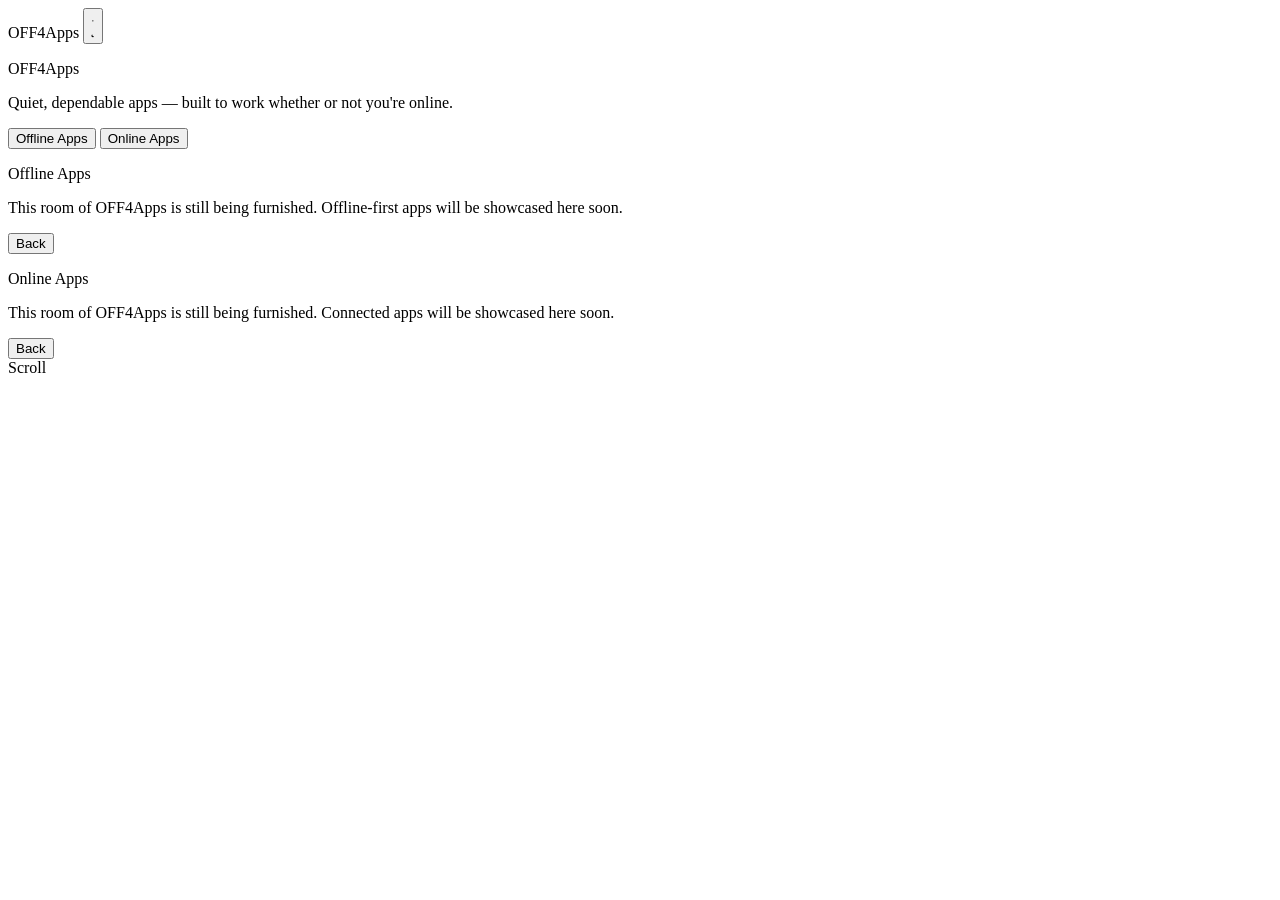
==== index.html @ ea591c7d "Claude 1 Updated HTML structure and styles for OFF4Apps, including theme toggle and cinematic scroll" ====
<!DOCTYPE html>
<html lang="en" data-theme="day">
<head>
<meta charset="UTF-8">
<meta name="viewport" content="width=device-width, initial-scale=1, viewport-fit=cover">
<title>OFF4Apps</title>
<meta name="description" content="OFF4Apps — a calm home for offline-first and online applications.">
<link rel="stylesheet" href="styles.css">
</head>
<body>

  <!-- Persistent minimal chrome: brand mark + day/night toggle -->
  <div class="chrome" aria-hidden="false">
    <span class="chrome-mark">OFF4Apps</span>
    <button id="theme-toggle" class="theme-toggle" type="button" aria-pressed="false" aria-label="Switch to night mode">
      <svg class="icon icon-sun" viewBox="0 0 24 24" aria-hidden="true">
        <circle cx="12" cy="12" r="4.2"></circle>
        <g class="sun-rays">
          <line x1="12" y1="1.5" x2="12" y2="4.2"></line>
          <line x1="12" y1="19.8" x2="12" y2="22.5"></line>
          <line x1="1.5" y1="12" x2="4.2" y2="12"></line>
          <line x1="19.8" y1="12" x2="22.5" y2="12"></line>
          <line x1="4.3" y1="4.3" x2="6.2" y2="6.2"></line>
          <line x1="17.8" y1="17.8" x2="19.7" y2="19.7"></line>
          <line x1="4.3" y1="19.7" x2="6.2" y2="17.8"></line>
          <line x1="17.8" y1="6.2" x2="19.7" y2="4.3"></line>
        </g>
      </svg>
      <svg class="icon icon-moon" viewBox="0 0 24 24" aria-hidden="true">
        <path d="M20.2 14.6A8.6 8.6 0 0 1 9.4 3.8a8.8 8.8 0 1 0 10.8 10.8Z"></path>
      </svg>
    </button>
  </div>

  <!-- The scroll track that drives the cinematic camera-move-in effect -->
  <section class="hero-track" id="hero-track">
    <div class="hero-stage">

      <div class="ambient-layer" aria-hidden="true">
        <span class="blob blob-blue"></span>
        <span class="blob blob-pink"></span>
        <span class="floor-glow"></span>
      </div>

      <div class="laptop-scene">
        <div class="laptop-rig" id="laptop-rig">

          <div class="laptop">
            <div class="laptop-lid">
              <span class="camera-dot" aria-hidden="true"></span>

              <div class="screen-inner" id="screen-inner">

                <div class="screen-panel is-active" id="panel-choices">
                  <p class="wordmark">OFF4Apps</p>
                  <p class="tagline">Quiet, dependable apps &mdash; built to work whether or not you're online.</p>
                  <div class="choice-row">
                    <button class="choice-btn" type="button" data-target="offline">Offline Apps</button>
                    <button class="choice-btn" type="button" data-target="online">Online Apps</button>
                  </div>
                </div>

                <div class="screen-panel" id="panel-offline">
                  <p class="panel-eyebrow">Offline Apps</p>
                  <p class="panel-copy">This room of OFF4Apps is still being furnished. Offline-first apps will be showcased here soon.</p>
                  <button class="back-btn" type="button" data-target="choices">Back</button>
                </div>

                <div class="screen-panel" id="panel-online">
                  <p class="panel-eyebrow">Online Apps</p>
                  <p class="panel-copy">This room of OFF4Apps is still being furnished. Connected apps will be showcased here soon.</p>
                  <button class="back-btn" type="button" data-target="choices">Back</button>
                </div>

              </div>

              <span class="screen-glow" aria-hidden="true"></span>
            </div>

            <div class="laptop-hinge" aria-hidden="true"></div>

            <div class="laptop-base" aria-hidden="true">
              <span class="trackpad"></span>
            </div>
          </div>

          <div class="laptop-shadow" id="laptop-shadow" aria-hidden="true"></div>
        </div>
      </div>

      <div class="scroll-cue" id="scroll-cue" aria-hidden="true">
        <span>Scroll</span>
        <span class="scroll-cue-track"><span class="scroll-cue-dot"></span></span>
      </div>

    </div>
  </section>

  <!-- Placeholder so the page has a natural resting point after the cinematic entry -->
  <section class="rest-note" aria-hidden="true"></section>

  <script src="script.js"></script>
</body>
</html>
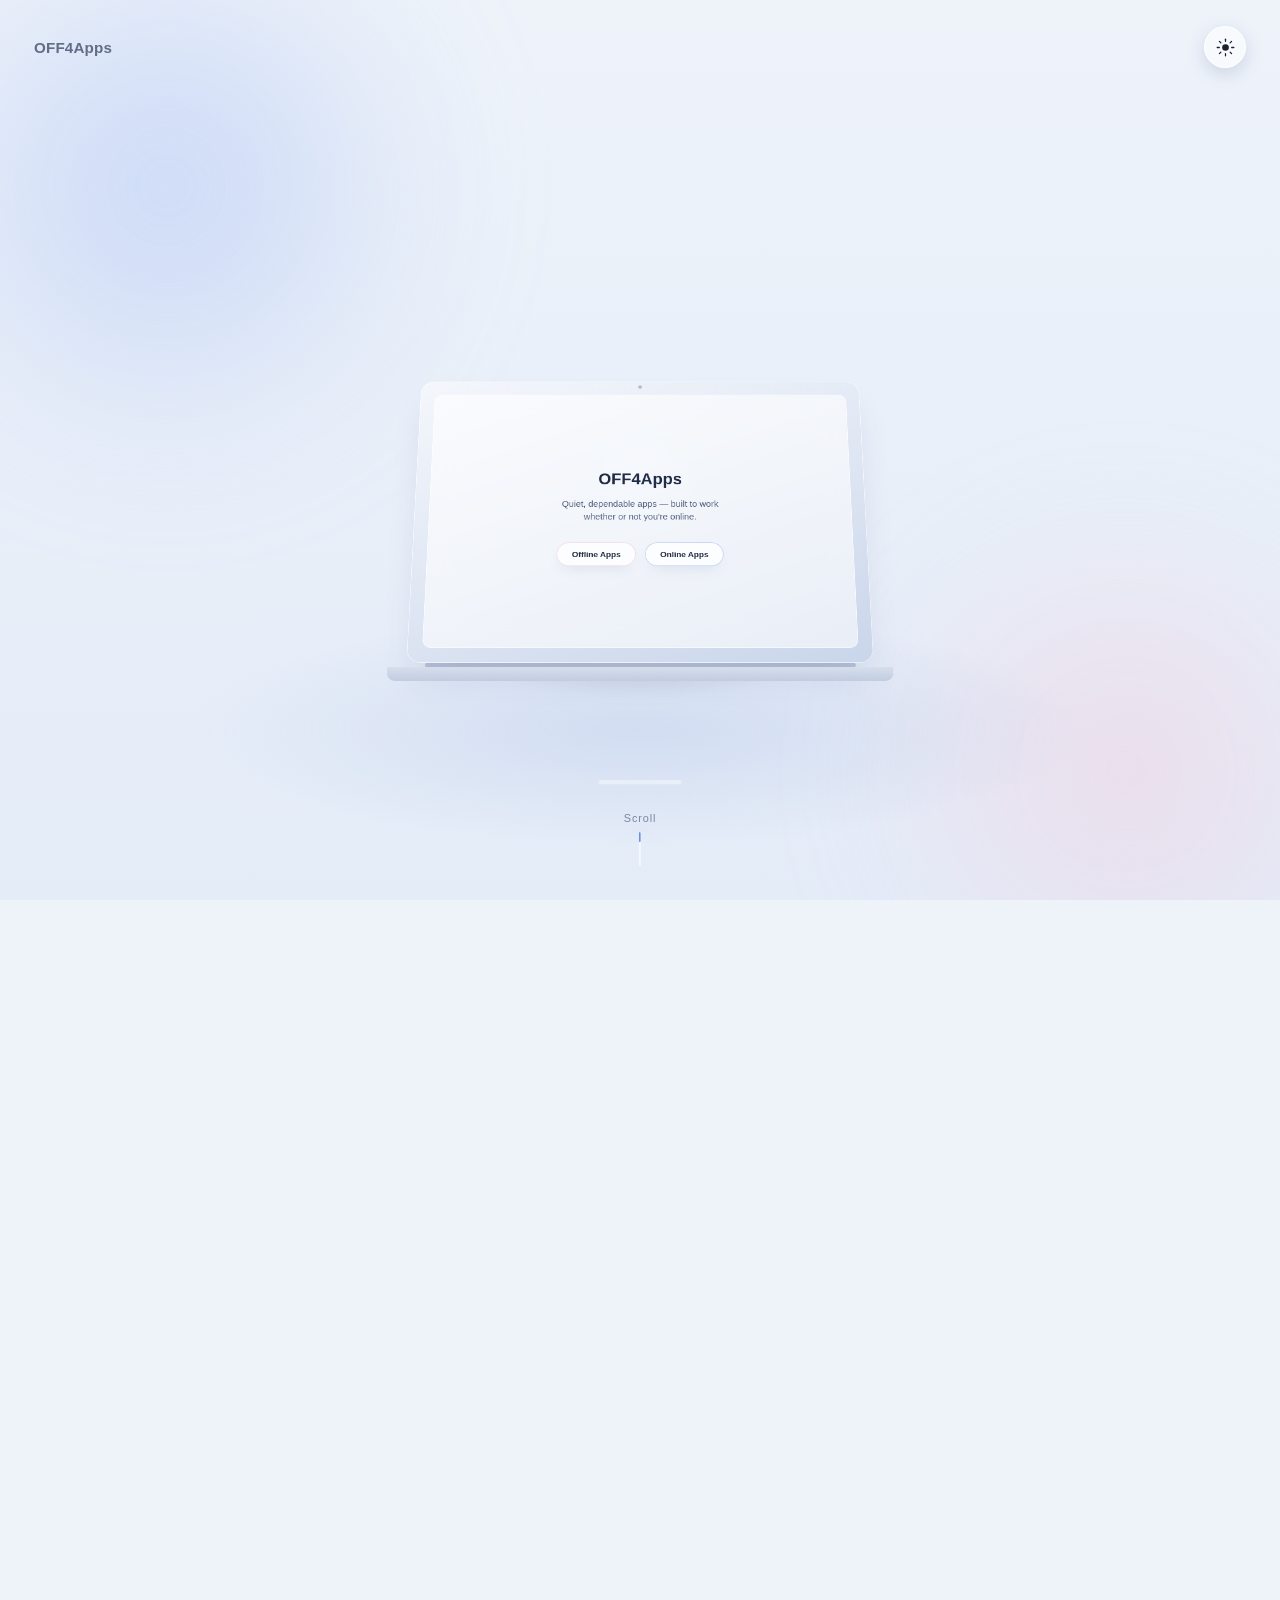
==== commit f1daa294: "claude 2 index Updated HTML structure with new IDs for elements and improved comments." ====
--- a/index.html
+++ b/index.html
@@ -10,7 +10,7 @@
 <body>
 
   <!-- Persistent minimal chrome: brand mark + day/night toggle -->
-  <div class="chrome" aria-hidden="false">
+  <div class="chrome">
     <span class="chrome-mark">OFF4Apps</span>
     <button id="theme-toggle" class="theme-toggle" type="button" aria-pressed="false" aria-label="Switch to night mode">
       <svg class="icon icon-sun" viewBox="0 0 24 24" aria-hidden="true">
@@ -32,17 +32,23 @@
     </button>
   </div>
 
-  <!-- The scroll track that drives the cinematic camera-move-in effect -->
+  <!-- The scroll track that drives the cinematic camera-move-in effect.
+       Its height determines how much physical scrolling maps to the
+       full 0 -> 1 camera journey. Everything visual is a function of
+       scroll position, computed and applied in script.js. -->
   <section class="hero-track" id="hero-track">
-    <div class="hero-stage">
+    <div class="hero-stage" id="hero-stage">
+
+      <!-- Darkens toward the edges as the camera pushes in, to sell depth -->
+      <div class="depth-vignette" id="depth-vignette" aria-hidden="true"></div>
 
       <div class="ambient-layer" aria-hidden="true">
-        <span class="blob blob-blue"></span>
-        <span class="blob blob-pink"></span>
+        <span class="blob blob-blue" id="blob-blue"></span>
+        <span class="blob blob-pink" id="blob-pink"></span>
         <span class="floor-glow"></span>
       </div>
 
-      <div class="laptop-scene">
+      <div class="laptop-scene" id="laptop-scene">
         <div class="laptop-rig" id="laptop-rig">
 
           <div class="laptop">
@@ -74,7 +80,7 @@
 
               </div>
 
-              <span class="screen-glow" aria-hidden="true"></span>
+              <span class="screen-glow" id="screen-glow" aria-hidden="true"></span>
             </div>
 
             <div class="laptop-hinge" aria-hidden="true"></div>
@@ -96,7 +102,7 @@
     </div>
   </section>
 
-  <!-- Placeholder so the page has a natural resting point after the cinematic entry -->
+  <!-- Natural resting point after the cinematic entry; content lands here in a later phase -->
   <section class="rest-note" aria-hidden="true"></section>
 
   <script src="script.js"></script>
--- a/styles.css
+++ b/styles.css
@@ -0,0 +1,452 @@
+/* ============================================================
+   OFF4Apps — Core cinematic landing experience
+   Plain CSS, no build step. Animations use transform/opacity only.
+   ============================================================ */
+
+:root{
+  --ease: cubic-bezier(.22,.61,.36,1);
+  --track-length: 260vh;
+
+  --font: -apple-system, BlinkMacSystemFont, "Segoe UI", Roboto, "Helvetica Neue", Arial, sans-serif;
+
+  --radius-lg: 22px;
+  --radius-md: 14px;
+  --radius-sm: 9px;
+}
+
+/* ---------- Day theme (default) ---------- */
+:root,
+html[data-theme="day"]{
+  --bg-0: #EEF3FA;
+  --bg-1: #E4ECF8;
+  --ink-1: #1B2333;
+  --ink-2: #4C5872;
+  --ink-3: #7A879E;
+
+  --glass-fill: rgba(255,255,255,.58);
+  --glass-fill-strong: rgba(255,255,255,.78);
+  --glass-border: rgba(255,255,255,.65);
+  --glass-shadow: rgba(60,80,130,.18);
+
+  --blue: #6E8FE8;
+  --blue-soft: #A9C0F4;
+  --pink: #E7A8C4;
+  --pink-soft: #F3CBDD;
+
+  --lid-fill: linear-gradient(160deg, #F4F7FC 0%, #DCE4F2 60%, #C9D5EA 100%);
+  --base-fill: linear-gradient(180deg, #D6DEEC 0%, #C2CCE0 100%);
+  --hinge-fill: #B7C2D9;
+
+  --floor-glow: radial-gradient(ellipse at center, rgba(140,165,220,.28), rgba(140,165,220,0) 70%);
+}
+
+/* ---------- Night theme ---------- */
+html[data-theme="night"]{
+  --bg-0: #0B0F19;
+  --bg-1: #060911;
+  --ink-1: #EAF0FF;
+  --ink-2: #A9B6D2;
+  --ink-3: #6E7996;
+
+  --glass-fill: rgba(24,30,46,.55);
+  --glass-fill-strong: rgba(24,30,46,.78);
+  --glass-border: rgba(140,160,210,.22);
+  --glass-shadow: rgba(0,0,0,.45);
+
+  --blue: #7FA2FF;
+  --blue-soft: #4A5FA8;
+  --pink: #E39BC0;
+  --pink-soft: #7A4F68;
+
+  --lid-fill: linear-gradient(160deg, #232B3E 0%, #171D2C 60%, #10141F 100%);
+  --base-fill: linear-gradient(180deg, #1B2233 0%, #12172400 100%), #12172233;
+  --base-fill: linear-gradient(180deg, #1B2233 0%, #121724 100%);
+  --hinge-fill: #2A3348;
+
+  --floor-glow: radial-gradient(ellipse at center, rgba(90,120,220,.22), rgba(90,120,220,0) 70%);
+}
+
+*, *::before, *::after{ box-sizing: border-box; }
+
+html, body{
+  margin: 0;
+  height: 100%;
+  overflow-x: hidden;
+  background: var(--bg-0);
+}
+
+body{
+  font-family: var(--font);
+  color: var(--ink-1);
+  background: linear-gradient(180deg, var(--bg-0), var(--bg-1));
+  transition: background .6s var(--ease);
+  -webkit-font-smoothing: antialiased;
+}
+
+button{ font-family: inherit; }
+
+/* ---------- Persistent chrome ---------- */
+.chrome{
+  position: fixed;
+  top: 0; left: 0; right: 0;
+  display: flex;
+  align-items: center;
+  justify-content: space-between;
+  padding: clamp(14px, 2.4vw, 26px) clamp(16px, 3vw, 34px);
+  z-index: 40;
+  pointer-events: none;
+}
+.chrome-mark{
+  font-size: .95rem;
+  font-weight: 600;
+  letter-spacing: .01em;
+  color: var(--ink-2);
+  opacity: .85;
+}
+.theme-toggle{
+  pointer-events: auto;
+  width: 42px;
+  height: 42px;
+  border-radius: 50%;
+  border: 1px solid var(--glass-border);
+  background: var(--glass-fill);
+  backdrop-filter: blur(14px);
+  -webkit-backdrop-filter: blur(14px);
+  box-shadow: 0 6px 18px var(--glass-shadow);
+  display: flex;
+  align-items: center;
+  justify-content: center;
+  cursor: pointer;
+  transition: background .5s var(--ease), border-color .5s var(--ease), transform .2s var(--ease);
+}
+.theme-toggle:hover{ transform: translateY(-1px); }
+.theme-toggle:focus-visible{ outline: 2px solid var(--blue); outline-offset: 2px; }
+.icon{ width: 19px; height: 19px; fill: none; stroke: var(--ink-1); stroke-width: 1.6; stroke-linecap: round; }
+.icon-sun circle{ fill: var(--ink-1); stroke: none; }
+.icon-moon{ fill: var(--ink-1); stroke: none; }
+.icon-moon{ display: none; }
+html[data-theme="night"] .icon-sun{ display: none; }
+html[data-theme="night"] .icon-moon{ display: block; }
+
+/* ---------- Scroll track ---------- */
+.hero-track{
+  position: relative;
+  height: var(--track-length);
+}
+.hero-stage{
+  position: sticky;
+  top: 0;
+  height: 100svh;
+  overflow: hidden;
+  display: flex;
+  align-items: center;
+  justify-content: center;
+}
+
+/* ---------- Ambient background ---------- */
+.ambient-layer{
+  position: absolute;
+  inset: 0;
+  pointer-events: none;
+  z-index: 0;
+}
+.blob{
+  position: absolute;
+  border-radius: 50%;
+  filter: blur(70px);
+  opacity: .55;
+  will-change: transform;
+}
+.blob-blue{
+  width: 46vw; height: 46vw;
+  max-width: 620px; max-height: 620px;
+  background: radial-gradient(circle, var(--blue-soft), transparent 70%);
+  top: -12%; left: -10%;
+}
+.blob-pink{
+  width: 40vw; height: 40vw;
+  max-width: 560px; max-height: 560px;
+  background: radial-gradient(circle, var(--pink-soft), transparent 70%);
+  bottom: -14%; right: -8%;
+}
+.floor-glow{
+  position: absolute;
+  left: 50%; bottom: 6%;
+  width: 70vw; height: 26vh;
+  transform: translateX(-50%);
+  background: var(--floor-glow);
+  opacity: .8;
+}
+
+/* ---------- Laptop scene ---------- */
+.laptop-scene{
+  position: relative;
+  z-index: 1;
+  width: 100%;
+  height: 100%;
+  display: flex;
+  align-items: center;
+  justify-content: center;
+  perspective: 1500px;
+}
+.laptop-rig{
+  transform-origin: 50% 78%;
+  will-change: transform;
+  transform: rotateX(20deg) scale(.62) translateY(30px);
+}
+
+.laptop{
+  position: relative;
+  width: min(58vw, 780px);
+}
+
+.laptop-lid{
+  position: relative;
+  width: 100%;
+  aspect-ratio: 16 / 10.4;
+  border-radius: var(--radius-lg);
+  background: var(--lid-fill);
+  box-shadow:
+    0 30px 60px -20px var(--glass-shadow),
+    inset 0 0 0 1px var(--glass-border);
+  padding: 3.2%;
+  transition: background 1s var(--ease);
+}
+.camera-dot{
+  position: absolute;
+  top: 1.4%;
+  left: 50%;
+  transform: translateX(-50%);
+  width: 6px; height: 6px;
+  border-radius: 50%;
+  background: var(--ink-3);
+  opacity: .5;
+}
+
+.screen-inner{
+  position: relative;
+  width: 100%;
+  height: 100%;
+  border-radius: var(--radius-md);
+  background: var(--glass-fill);
+  border: 1px solid var(--glass-border);
+  backdrop-filter: blur(18px);
+  -webkit-backdrop-filter: blur(18px);
+  overflow: hidden;
+  transition: background .6s var(--ease), border-color .6s var(--ease);
+}
+
+.screen-glow{
+  position: absolute;
+  inset: 6%;
+  border-radius: var(--radius-md);
+  background: radial-gradient(ellipse at 50% 30%, var(--blue-soft), transparent 65%);
+  opacity: .35;
+  pointer-events: none;
+  mix-blend-mode: soft-light;
+  transition: opacity .8s var(--ease);
+}
+#screen-inner.tint-offline ~ .screen-glow{ background: radial-gradient(ellipse at 50% 30%, var(--pink-soft), transparent 65%); }
+
+.screen-panel{
+  position: absolute;
+  inset: 0;
+  display: flex;
+  flex-direction: column;
+  align-items: center;
+  justify-content: center;
+  gap: clamp(.5rem, 1.6vw, 1rem);
+  padding: clamp(1rem, 4vw, 2.4rem);
+  text-align: center;
+  opacity: 0;
+  visibility: hidden;
+  transform: scale(.96);
+  pointer-events: none;
+  transition: opacity .5s var(--ease), transform .5s var(--ease), visibility .5s;
+}
+.screen-panel.is-active{
+  opacity: 1;
+  visibility: visible;
+  transform: scale(1);
+  pointer-events: auto;
+}
+
+.wordmark{
+  margin: 0;
+  font-size: clamp(1.1rem, 2.6vw, 1.7rem);
+  font-weight: 650;
+  letter-spacing: .005em;
+  color: var(--ink-1);
+}
+.tagline{
+  margin: 0;
+  max-width: 34ch;
+  font-size: clamp(.72rem, 1.3vw, .92rem);
+  line-height: 1.5;
+  color: var(--ink-2);
+}
+.choice-row{
+  margin-top: clamp(.6rem, 1.6vw, 1.1rem);
+  display: flex;
+  gap: clamp(.5rem, 1.4vw, .9rem);
+  flex-wrap: wrap;
+  justify-content: center;
+}
+.choice-btn, .back-btn{
+  cursor: pointer;
+  border: 1px solid var(--glass-border);
+  background: var(--glass-fill-strong);
+  color: var(--ink-1);
+  font-size: clamp(.68rem, 1.15vw, .84rem);
+  font-weight: 550;
+  padding: clamp(.5rem, 1.4vw, .7rem) clamp(1rem, 2.6vw, 1.5rem);
+  border-radius: 999px;
+  box-shadow: 0 10px 24px -10px var(--glass-shadow);
+  transition: transform .2s var(--ease), box-shadow .2s var(--ease), background .5s var(--ease);
+}
+.choice-btn:hover, .back-btn:hover{
+  transform: translateY(-2px);
+  box-shadow: 0 14px 28px -10px var(--glass-shadow);
+}
+.choice-btn:focus-visible, .back-btn:focus-visible{
+  outline: 2px solid var(--blue);
+  outline-offset: 2px;
+}
+.choice-btn[data-target="offline"]{ border-color: color-mix(in srgb, var(--pink) 45%, var(--glass-border)); }
+.choice-btn[data-target="online"]{ border-color: color-mix(in srgb, var(--blue) 45%, var(--glass-border)); }
+
+.panel-eyebrow{
+  margin: 0;
+  font-size: clamp(.95rem, 2.2vw, 1.3rem);
+  font-weight: 650;
+  color: var(--ink-1);
+}
+.panel-copy{
+  margin: 0;
+  max-width: 32ch;
+  font-size: clamp(.7rem, 1.2vw, .86rem);
+  line-height: 1.55;
+  color: var(--ink-2);
+}
+.back-btn{ margin-top: .3rem; }
+
+/* ---------- Laptop base ---------- */
+.laptop-hinge{
+  height: clamp(4px, .6vw, 7px);
+  width: 92%;
+  margin: 0 auto;
+  background: var(--hinge-fill);
+  border-radius: 3px;
+  transition: background 1s var(--ease);
+}
+.laptop-base{
+  position: relative;
+  width: 108%;
+  margin-left: -4%;
+  height: clamp(10px, 2.2vw, 22px);
+  background: var(--base-fill);
+  border-radius: 0 0 var(--radius-md) var(--radius-md);
+  box-shadow: 0 18px 30px -12px var(--glass-shadow);
+  display: flex;
+  align-items: flex-start;
+  justify-content: center;
+  transition: background 1s var(--ease);
+}
+.trackpad{
+  margin-top: 22%;
+  width: 16%;
+  height: 30%;
+  border-radius: 3px;
+  background: var(--glass-border);
+  opacity: .6;
+}
+
+.laptop-shadow{
+  position: absolute;
+  left: 50%;
+  bottom: -6%;
+  width: 70%;
+  height: 22%;
+  transform: translateX(-50%);
+  background: radial-gradient(ellipse at center, rgba(20,30,50,.35), transparent 72%);
+  filter: blur(6px);
+  z-index: -1;
+  opacity: .5;
+  transition: opacity .6s var(--ease);
+}
+html[data-theme="night"] .laptop-shadow{
+  background: radial-gradient(ellipse at center, rgba(0,0,0,.6), transparent 72%);
+}
+
+/* ---------- Scroll cue ---------- */
+.scroll-cue{
+  position: absolute;
+  bottom: clamp(18px, 4vh, 34px);
+  left: 50%;
+  transform: translateX(-50%);
+  display: flex;
+  flex-direction: column;
+  align-items: center;
+  gap: .5rem;
+  z-index: 2;
+  transition: opacity .5s var(--ease);
+}
+.scroll-cue span:first-child{
+  font-size: .68rem;
+  letter-spacing: .08em;
+  color: var(--ink-3);
+}
+.scroll-cue-track{
+  position: relative;
+  width: 2px;
+  height: 34px;
+  border-radius: 2px;
+  background: var(--glass-border);
+  overflow: hidden;
+}
+.scroll-cue-dot{
+  position: absolute;
+  left: 0; top: 0;
+  width: 2px;
+  height: 10px;
+  border-radius: 2px;
+  background: var(--blue);
+  animation: cue-drift 1.8s ease-in-out infinite;
+}
+@keyframes cue-drift{
+  0%   { transform: translateY(-2px); opacity: 0; }
+  20%  { opacity: 1; }
+  80%  { opacity: 1; }
+  100% { transform: translateY(26px); opacity: 0; }
+}
+.scroll-cue.is-hidden{ opacity: 0; pointer-events: none; }
+
+.rest-note{ height: 1px; }
+
+/* ---------- Reduced motion ---------- */
+@media (prefers-reduced-motion: reduce){
+  .laptop-rig{ transition: none; }
+  .scroll-cue-dot{ animation: none; opacity: 1; top: 12px; }
+  .choice-btn, .back-btn, .theme-toggle{ transition: none; }
+}
+
+/* ---------- Responsive ---------- */
+@media (max-width: 860px){
+  :root{ --track-length: 230vh; }
+  .laptop{ width: min(84vw, 560px); }
+  .chrome-mark{ font-size: .82rem; }
+}
+
+@media (max-width: 520px){
+  :root{ --track-length: 200vh; }
+  .laptop{ width: 90vw; }
+  .laptop-lid{ padding: 4.4%; border-radius: 18px; }
+  .choice-row{ flex-direction: column; width: 100%; }
+  .choice-btn{ width: 100%; }
+  .tagline{ max-width: 26ch; }
+}
+
+@media (max-height: 560px) and (orientation: landscape){
+  .laptop{ width: min(48vw, 480px); }
+  .chrome{ padding-top: 8px; padding-bottom: 8px; }
+}
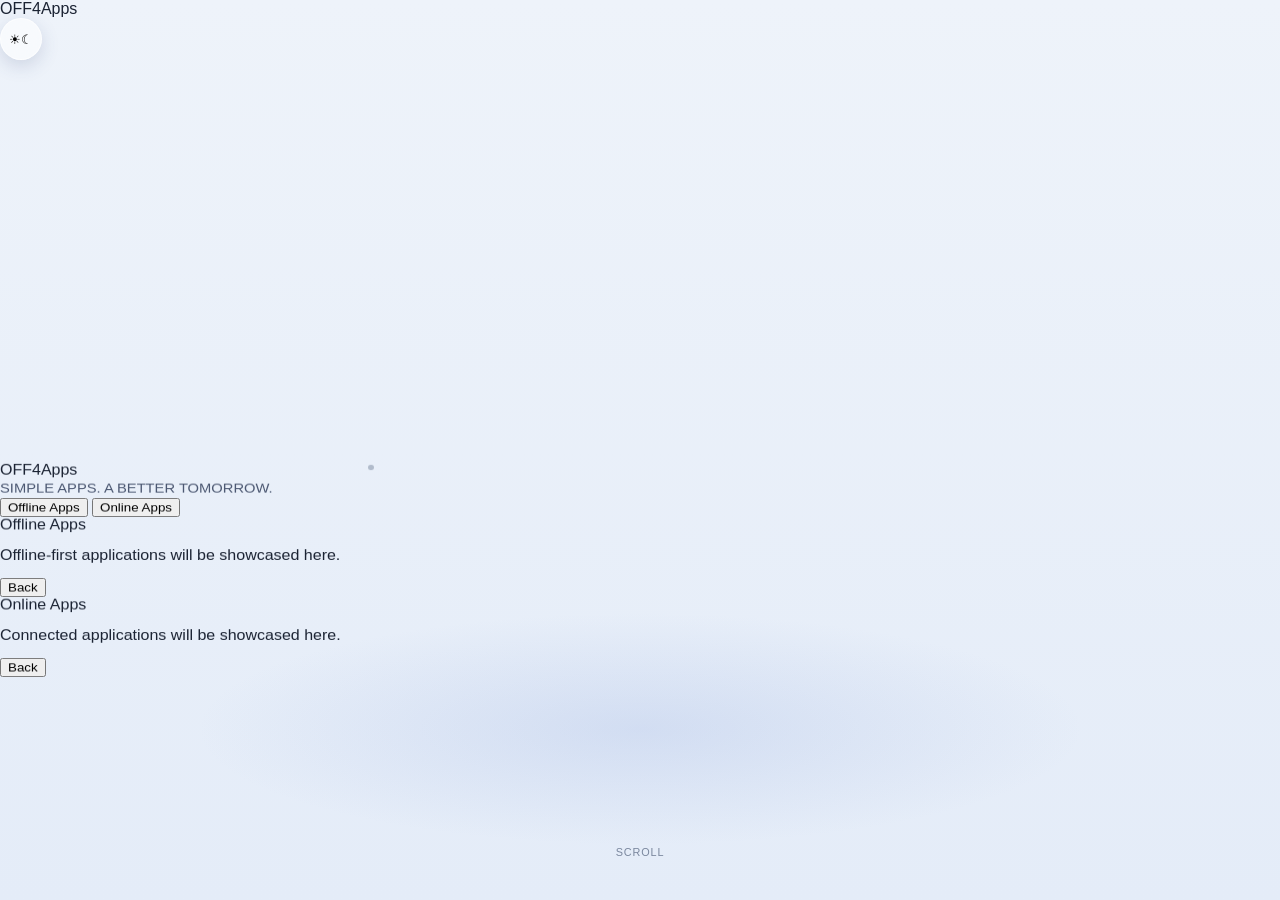
==== commit fd250b7f: "ChatGPT index 1" ====
--- a/index.html
+++ b/index.html
@@ -1,110 +1,74 @@
 <!DOCTYPE html>
 <html lang="en" data-theme="day">
 <head>
-<meta charset="UTF-8">
-<meta name="viewport" content="width=device-width, initial-scale=1, viewport-fit=cover">
-<title>OFF4Apps</title>
-<meta name="description" content="OFF4Apps — a calm home for offline-first and online applications.">
-<link rel="stylesheet" href="styles.css">
+  <meta charset="UTF-8">
+  <meta name="viewport" content="width=device-width, initial-scale=1, viewport-fit=cover">
+  <meta name="description" content="OFF4Apps — simple apps for a better tomorrow.">
+  <title>OFF4Apps</title>
+  <link rel="stylesheet" href="styles.css">
 </head>
 <body>
+<header class="topbar">
+  <div class="brand">OFF4Apps</div>
+  <button id="themeToggle" class="theme-toggle" type="button" aria-label="Switch to night mode">
+    <span class="sun">☀</span><span class="moon">☾</span>
+  </button>
+</header>
 
-  <!-- Persistent minimal chrome: brand mark + day/night toggle -->
-  <div class="chrome">
-    <span class="chrome-mark">OFF4Apps</span>
-    <button id="theme-toggle" class="theme-toggle" type="button" aria-pressed="false" aria-label="Switch to night mode">
-      <svg class="icon icon-sun" viewBox="0 0 24 24" aria-hidden="true">
-        <circle cx="12" cy="12" r="4.2"></circle>
-        <g class="sun-rays">
-          <line x1="12" y1="1.5" x2="12" y2="4.2"></line>
-          <line x1="12" y1="19.8" x2="12" y2="22.5"></line>
-          <line x1="1.5" y1="12" x2="4.2" y2="12"></line>
-          <line x1="19.8" y1="12" x2="22.5" y2="12"></line>
-          <line x1="4.3" y1="4.3" x2="6.2" y2="6.2"></line>
-          <line x1="17.8" y1="17.8" x2="19.7" y2="19.7"></line>
-          <line x1="4.3" y1="19.7" x2="6.2" y2="17.8"></line>
-          <line x1="17.8" y1="6.2" x2="19.7" y2="4.3"></line>
-        </g>
-      </svg>
-      <svg class="icon icon-moon" viewBox="0 0 24 24" aria-hidden="true">
-        <path d="M20.2 14.6A8.6 8.6 0 0 1 9.4 3.8a8.8 8.8 0 1 0 10.8 10.8Z"></path>
-      </svg>
-    </button>
-  </div>
+<main>
+  <section class="cinematic-track" id="cinematicTrack">
+    <div class="cinematic-stage">
+      <div class="ambient ambient-blue"></div>
+      <div class="ambient ambient-pink"></div>
+      <div class="floor-glow"></div>
+      <div class="vignette" id="vignette"></div>
 
-  <!-- The scroll track that drives the cinematic camera-move-in effect.
-       Its height determines how much physical scrolling maps to the
-       full 0 -> 1 camera journey. Everything visual is a function of
-       scroll position, computed and applied in script.js. -->
-  <section class="hero-track" id="hero-track">
-    <div class="hero-stage" id="hero-stage">
+      <div class="camera-space">
+        <div class="laptop-rig" id="laptopRig">
+          <div class="laptop">
+            <div class="lid">
+              <div class="camera-dot"></div>
+              <div class="screen">
+                <div class="screen-content">
+                  <section class="panel active" data-panel="home">
+                    <div class="screen-brand">OFF4Apps</div>
+                    <div class="tagline">SIMPLE APPS. A BETTER TOMORROW.</div>
+                    <div class="choices">
+                      <button class="choice offline" data-open="offline">Offline Apps</button>
+                      <button class="choice online" data-open="online">Online Apps</button>
+                    </div>
+                  </section>
 
-      <!-- Darkens toward the edges as the camera pushes in, to sell depth -->
-      <div class="depth-vignette" id="depth-vignette" aria-hidden="true"></div>
+                  <section class="panel" data-panel="offline">
+                    <div class="panel-title">Offline Apps</div>
+                    <p>Offline-first applications will be showcased here.</p>
+                    <button class="back" data-open="home">Back</button>
+                  </section>
 
-      <div class="ambient-layer" aria-hidden="true">
-        <span class="blob blob-blue" id="blob-blue"></span>
-        <span class="blob blob-pink" id="blob-pink"></span>
-        <span class="floor-glow"></span>
-      </div>
-
-      <div class="laptop-scene" id="laptop-scene">
-        <div class="laptop-rig" id="laptop-rig">
-
-          <div class="laptop">
-            <div class="laptop-lid">
-              <span class="camera-dot" aria-hidden="true"></span>
-
-              <div class="screen-inner" id="screen-inner">
-
-                <div class="screen-panel is-active" id="panel-choices">
-                  <p class="wordmark">OFF4Apps</p>
-                  <p class="tagline">Quiet, dependable apps &mdash; built to work whether or not you're online.</p>
-                  <div class="choice-row">
-                    <button class="choice-btn" type="button" data-target="offline">Offline Apps</button>
-                    <button class="choice-btn" type="button" data-target="online">Online Apps</button>
-                  </div>
+                  <section class="panel" data-panel="online">
+                    <div class="panel-title">Online Apps</div>
+                    <p>Connected applications will be showcased here.</p>
+                    <button class="back" data-open="home">Back</button>
+                  </section>
                 </div>
-
-                <div class="screen-panel" id="panel-offline">
-                  <p class="panel-eyebrow">Offline Apps</p>
-                  <p class="panel-copy">This room of OFF4Apps is still being furnished. Offline-first apps will be showcased here soon.</p>
-                  <button class="back-btn" type="button" data-target="choices">Back</button>
-                </div>
-
-                <div class="screen-panel" id="panel-online">
-                  <p class="panel-eyebrow">Online Apps</p>
-                  <p class="panel-copy">This room of OFF4Apps is still being furnished. Connected apps will be showcased here soon.</p>
-                  <button class="back-btn" type="button" data-target="choices">Back</button>
-                </div>
-
+                <div class="reflection"></div>
               </div>
-
-              <span class="screen-glow" id="screen-glow" aria-hidden="true"></span>
             </div>
-
-            <div class="laptop-hinge" aria-hidden="true"></div>
-
-            <div class="laptop-base" aria-hidden="true">
-              <span class="trackpad"></span>
-            </div>
+            <div class="hinge"></div>
+            <div class="base"><div class="trackpad"></div></div>
           </div>
-
-          <div class="laptop-shadow" id="laptop-shadow" aria-hidden="true"></div>
+          <div class="shadow"></div>
         </div>
       </div>
 
-      <div class="scroll-cue" id="scroll-cue" aria-hidden="true">
-        <span>Scroll</span>
-        <span class="scroll-cue-track"><span class="scroll-cue-dot"></span></span>
+      <div class="scroll-cue" id="scrollCue">
+        <span>SCROLL</span>
+        <i></i>
       </div>
-
     </div>
   </section>
+</main>
 
-  <!-- Natural resting point after the cinematic entry; content lands here in a later phase -->
-  <section class="rest-note" aria-hidden="true"></section>
-
-  <script src="script.js"></script>
+<script src="script.js"></script>
 </body>
 </html>
--- a/styles.css
+++ b/styles.css
@@ -1,11 +1,13 @@
 /* ============================================================
    OFF4Apps — Core cinematic landing experience
-   Plain CSS, no build step. Animations use transform/opacity only.
+   Plain CSS, no build step. All scroll-driven motion is applied
+   as inline styles from script.js (transform / opacity only) —
+   this file defines the resting states and theme tokens.
    ============================================================ */
 
 :root{
   --ease: cubic-bezier(.22,.61,.36,1);
-  --track-length: 260vh;
+  --track-length: 340vh;
 
   --font: -apple-system, BlinkMacSystemFont, "Segoe UI", Roboto, "Helvetica Neue", Arial, sans-serif;
 
@@ -38,6 +40,7 @@
   --hinge-fill: #B7C2D9;
 
   --floor-glow: radial-gradient(ellipse at center, rgba(140,165,220,.28), rgba(140,165,220,0) 70%);
+  --vignette: radial-gradient(ellipse at 50% 45%, rgba(20,30,55,0) 40%, rgba(30,42,72,.5) 100%);
 }
 
 /* ---------- Night theme ---------- */
@@ -59,11 +62,11 @@
   --pink-soft: #7A4F68;
 
   --lid-fill: linear-gradient(160deg, #232B3E 0%, #171D2C 60%, #10141F 100%);
-  --base-fill: linear-gradient(180deg, #1B2233 0%, #12172400 100%), #12172233;
   --base-fill: linear-gradient(180deg, #1B2233 0%, #121724 100%);
   --hinge-fill: #2A3348;
 
   --floor-glow: radial-gradient(ellipse at center, rgba(90,120,220,.22), rgba(90,120,220,0) 70%);
+  --vignette: radial-gradient(ellipse at 50% 45%, rgba(0,0,0,0) 38%, rgba(0,0,0,.72) 100%);
 }
 
 *, *::before, *::after{ box-sizing: border-box; }
@@ -84,6 +87,11 @@
 }
 
 button{ font-family: inherit; }
+
+@keyframes scene-enter{
+  from{ opacity: 0; }
+  to{ opacity: 1; }
+}
 
 /* ---------- Persistent chrome ---------- */
 .chrome{
@@ -129,6 +137,9 @@
 html[data-theme="night"] .icon-moon{ display: block; }
 
 /* ---------- Scroll track ---------- */
+/* The track is tall; the stage inside it is sticky and fills the
+   viewport. Scrolling through the track's extra height is what
+   produces scroll "distance" for script.js to read as progress. */
 .hero-track{
   position: relative;
   height: var(--track-length);
@@ -136,11 +147,24 @@
 .hero-stage{
   position: sticky;
   top: 0;
+  height: 100vh;
   height: 100svh;
   overflow: hidden;
   display: flex;
   align-items: center;
   justify-content: center;
+  animation: scene-enter .8s var(--ease) both;
+}
+
+/* ---------- Depth vignette (lighting cue) ---------- */
+.depth-vignette{
+  position: absolute;
+  inset: 0;
+  z-index: 3;
+  pointer-events: none;
+  background: var(--vignette);
+  opacity: 0;
+  will-change: opacity;
 }
 
 /* ---------- Ambient background ---------- */
@@ -155,7 +179,7 @@
   border-radius: 50%;
   filter: blur(70px);
   opacity: .55;
-  will-change: transform;
+  will-change: transform, opacity;
 }
 .blob-blue{
   width: 46vw; height: 46vw;
@@ -179,6 +203,9 @@
 }
 
 /* ---------- Laptop scene ---------- */
+/* `perspective` here is also nudged by script.js on every frame
+   (a slightly tightening lens as the camera nears), which is why
+   it is not left purely to this fallback value. */
 .laptop-scene{
   position: relative;
   z-index: 1;
@@ -187,12 +214,19 @@
   display: flex;
   align-items: center;
   justify-content: center;
-  perspective: 1500px;
-}
+  perspective: 1600px;
+  perspective-origin: 50% 42%;
+}
+
+/* No CSS transition on transform: the rig's transform is written
+   every animation frame directly from scroll position, so it must
+   track 1:1 with no easing lag, or it would stop "catching up"
+   after the user stops scrolling instead of freezing instantly. */
 .laptop-rig{
-  transform-origin: 50% 78%;
+  transform-origin: 50% 85%;
   will-change: transform;
-  transform: rotateX(20deg) scale(.62) translateY(30px);
+  transform-style: preserve-3d;
+  transform: translateY(22px) rotateX(26deg) translateZ(-820px);
 }
 
 .laptop{
@@ -241,10 +275,10 @@
   inset: 6%;
   border-radius: var(--radius-md);
   background: radial-gradient(ellipse at 50% 30%, var(--blue-soft), transparent 65%);
-  opacity: .35;
+  opacity: .25;
   pointer-events: none;
   mix-blend-mode: soft-light;
-  transition: opacity .8s var(--ease);
+  will-change: opacity;
 }
 #screen-inner.tint-offline ~ .screen-glow{ background: radial-gradient(ellipse at 50% 30%, var(--pink-soft), transparent 65%); }
 
@@ -371,8 +405,8 @@
   background: radial-gradient(ellipse at center, rgba(20,30,50,.35), transparent 72%);
   filter: blur(6px);
   z-index: -1;
-  opacity: .5;
-  transition: opacity .6s var(--ease);
+  opacity: .22;
+  will-change: opacity, transform;
 }
 html[data-theme="night"] .laptop-shadow{
   background: radial-gradient(ellipse at center, rgba(0,0,0,.6), transparent 72%);
@@ -388,7 +422,7 @@
   flex-direction: column;
   align-items: center;
   gap: .5rem;
-  z-index: 2;
+  z-index: 4;
   transition: opacity .5s var(--ease);
 }
 .scroll-cue span:first-child{
@@ -425,20 +459,20 @@
 
 /* ---------- Reduced motion ---------- */
 @media (prefers-reduced-motion: reduce){
-  .laptop-rig{ transition: none; }
+  .hero-stage{ animation: none; }
   .scroll-cue-dot{ animation: none; opacity: 1; top: 12px; }
   .choice-btn, .back-btn, .theme-toggle{ transition: none; }
 }
 
 /* ---------- Responsive ---------- */
 @media (max-width: 860px){
-  :root{ --track-length: 230vh; }
+  :root{ --track-length: 280vh; }
   .laptop{ width: min(84vw, 560px); }
   .chrome-mark{ font-size: .82rem; }
 }
 
 @media (max-width: 520px){
-  :root{ --track-length: 200vh; }
+  :root{ --track-length: 240vh; }
   .laptop{ width: 90vw; }
   .laptop-lid{ padding: 4.4%; border-radius: 18px; }
   .choice-row{ flex-direction: column; width: 100%; }
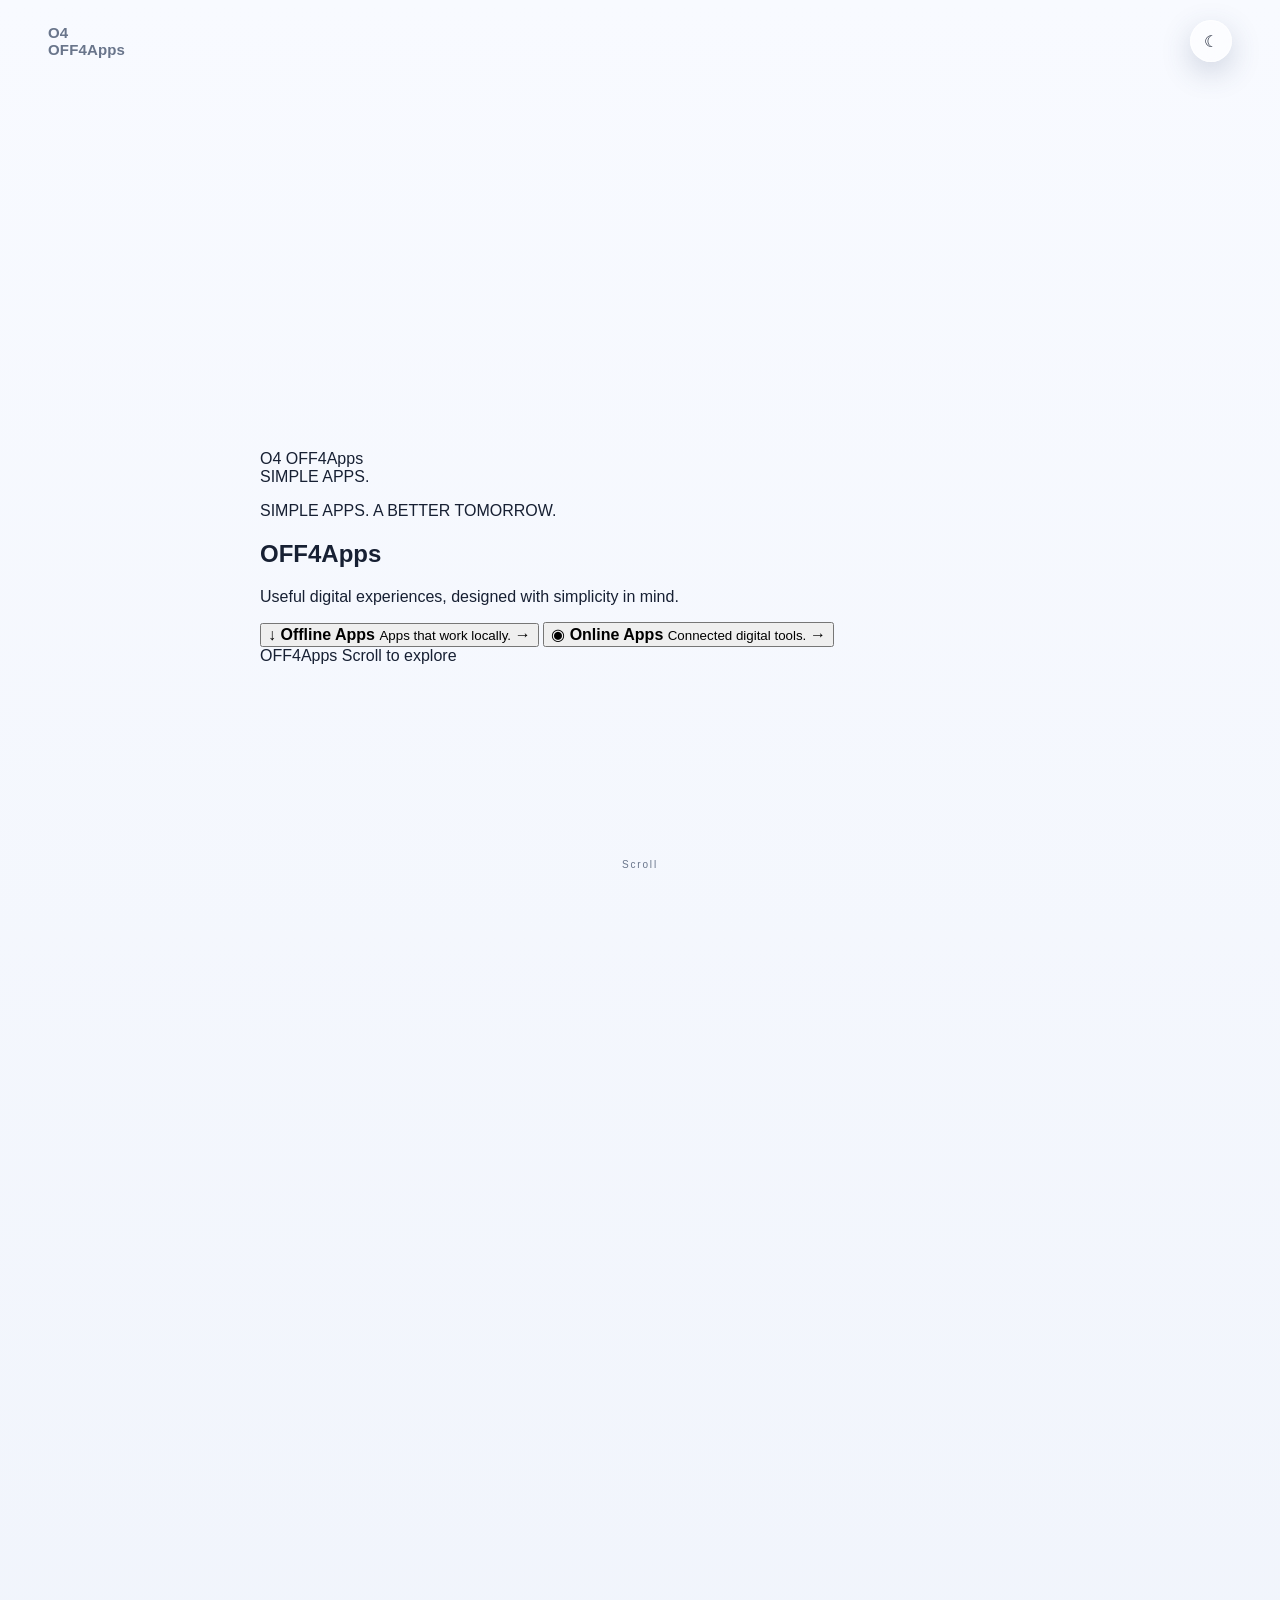
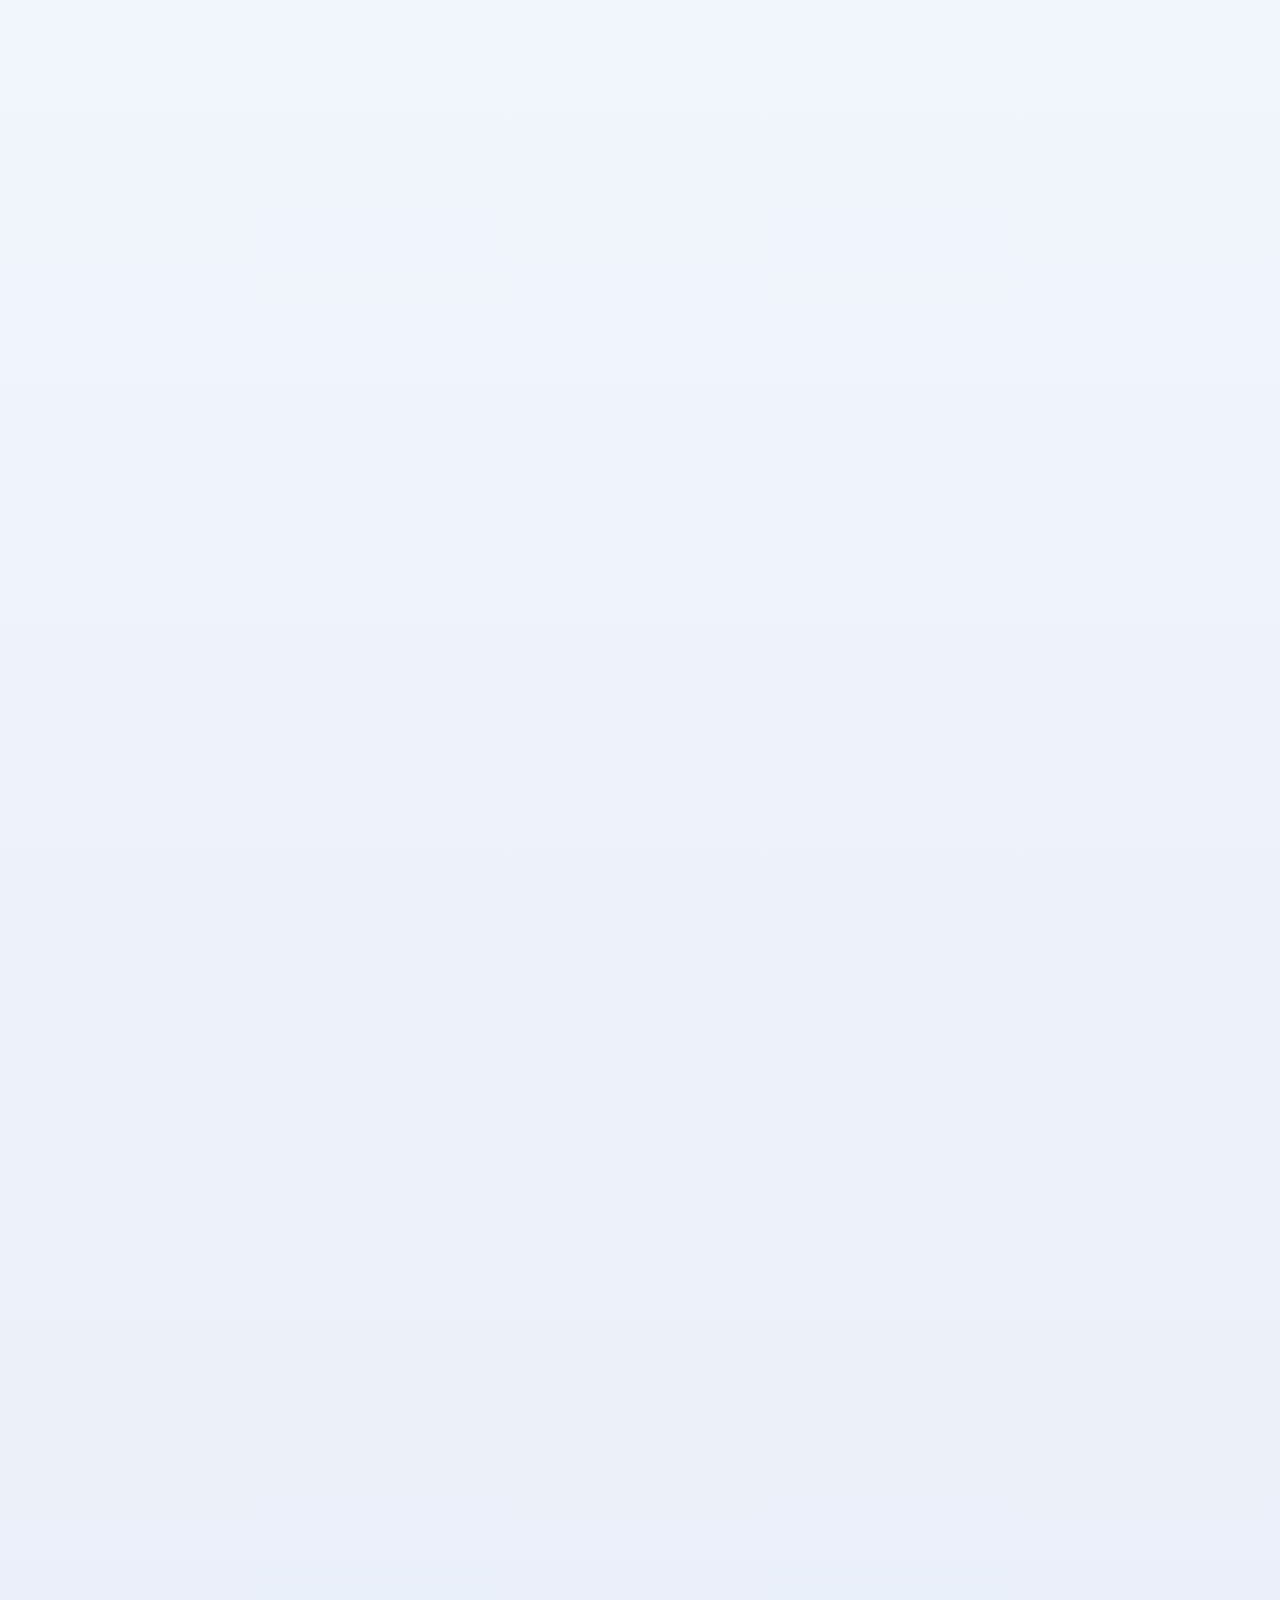
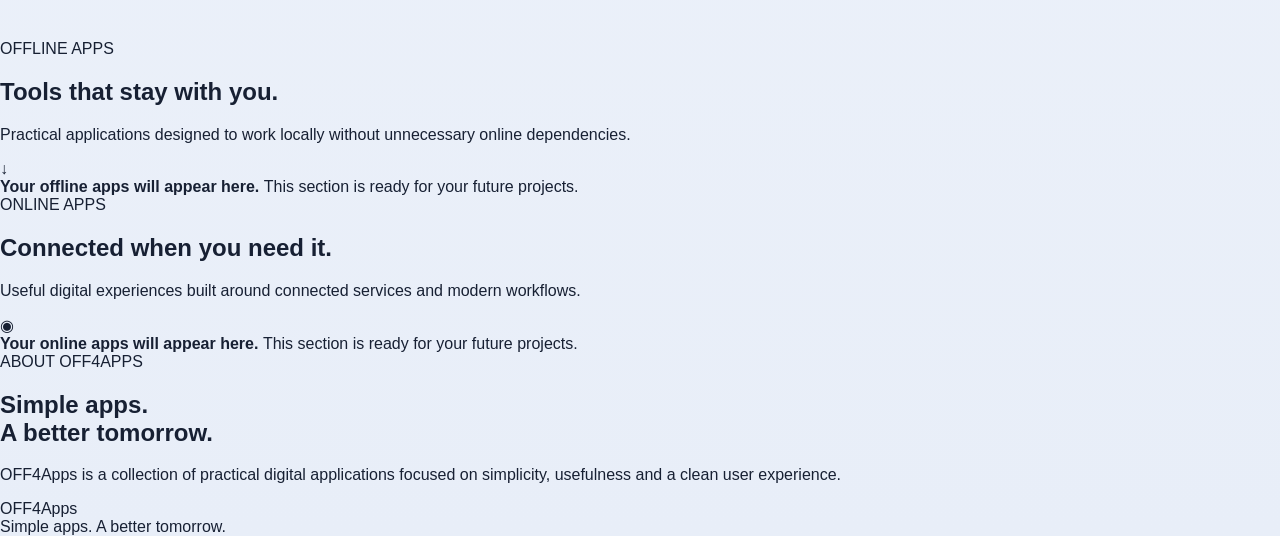
==== commit dbc9dd9b: "ChatGPT index 2" ====
--- a/index.html
+++ b/index.html
@@ -1,74 +1,409 @@
 <!DOCTYPE html>
-<html lang="en" data-theme="day">
+<html lang="en">
 <head>
   <meta charset="UTF-8">
-  <meta name="viewport" content="width=device-width, initial-scale=1, viewport-fit=cover">
-  <meta name="description" content="OFF4Apps — simple apps for a better tomorrow.">
+
+  <meta
+    name="viewport"
+    content="width=device-width, initial-scale=1.0"
+  >
+
+  <meta
+    name="description"
+    content="OFF4Apps — Simple apps. A better tomorrow."
+  >
+
   <title>OFF4Apps</title>
+
   <link rel="stylesheet" href="styles.css">
 </head>
+
 <body>
-<header class="topbar">
-  <div class="brand">OFF4Apps</div>
-  <button id="themeToggle" class="theme-toggle" type="button" aria-label="Switch to night mode">
-    <span class="sun">☀</span><span class="moon">☾</span>
-  </button>
-</header>
-
-<main>
-  <section class="cinematic-track" id="cinematicTrack">
-    <div class="cinematic-stage">
-      <div class="ambient ambient-blue"></div>
-      <div class="ambient ambient-pink"></div>
-      <div class="floor-glow"></div>
-      <div class="vignette" id="vignette"></div>
-
-      <div class="camera-space">
-        <div class="laptop-rig" id="laptopRig">
-          <div class="laptop">
-            <div class="lid">
-              <div class="camera-dot"></div>
-              <div class="screen">
-                <div class="screen-content">
-                  <section class="panel active" data-panel="home">
-                    <div class="screen-brand">OFF4Apps</div>
-                    <div class="tagline">SIMPLE APPS. A BETTER TOMORROW.</div>
-                    <div class="choices">
-                      <button class="choice offline" data-open="offline">Offline Apps</button>
-                      <button class="choice online" data-open="online">Online Apps</button>
+
+  <!-- =========================
+       TOP BAR
+  ========================== -->
+
+  <header class="topbar">
+
+    <div class="brand">
+      <div class="brand-mark">O4</div>
+      <span>OFF4Apps</span>
+    </div>
+
+    <button
+      id="themeToggle"
+      class="theme-toggle"
+      type="button"
+      aria-label="Toggle day and night mode"
+    >
+      <span id="themeIcon">☾</span>
+    </button>
+
+  </header>
+
+
+  <!-- =========================
+       CINEMATIC EXPERIENCE
+  ========================== -->
+
+  <main>
+
+    <section
+      id="cinematicTrack"
+      class="cinematic-track"
+    >
+
+      <div class="cinematic-stage">
+
+        <!-- Ambient background -->
+
+        <div class="ambient ambient-one"></div>
+        <div class="ambient ambient-two"></div>
+        <div class="ambient ambient-three"></div>
+
+        <div class="camera-space">
+
+          <!-- =========================
+               LAPTOP
+          ========================== -->
+
+          <div
+            id="laptopRig"
+            class="laptop-rig"
+          >
+
+            <div class="laptop">
+
+              <div class="laptop-lid">
+
+                <div class="laptop-screen">
+
+                  <div class="screen-content">
+
+                    <div class="screen-top">
+
+                      <div class="mini-brand">
+                        <span class="mini-mark">O4</span>
+                        <span>OFF4Apps</span>
+                      </div>
+
+                      <div class="screen-theme">
+                        SIMPLE APPS.
+                      </div>
+
                     </div>
-                  </section>
-
-                  <section class="panel" data-panel="offline">
-                    <div class="panel-title">Offline Apps</div>
-                    <p>Offline-first applications will be showcased here.</p>
-                    <button class="back" data-open="home">Back</button>
-                  </section>
-
-                  <section class="panel" data-panel="online">
-                    <div class="panel-title">Online Apps</div>
-                    <p>Connected applications will be showcased here.</p>
-                    <button class="back" data-open="home">Back</button>
-                  </section>
+
+
+                    <div class="screen-center">
+
+                      <p class="screen-eyebrow">
+                        SIMPLE APPS. A BETTER TOMORROW.
+                      </p>
+
+                      <h1>
+                        OFF4Apps
+                      </h1>
+
+                      <p class="screen-description">
+                        Useful digital experiences,
+                        designed with simplicity in mind.
+                      </p>
+
+
+                      <div class="choice-grid">
+
+                        <button
+                          class="choice-card"
+                          data-panel="offline"
+                          type="button"
+                        >
+
+                          <span class="choice-icon">
+                            ↓
+                          </span>
+
+                          <span class="choice-text">
+                            <strong>Offline Apps</strong>
+                            <small>
+                              Apps that work locally.
+                            </small>
+                          </span>
+
+                          <span class="choice-arrow">
+                            →
+                          </span>
+
+                        </button>
+
+
+                        <button
+                          class="choice-card"
+                          data-panel="online"
+                          type="button"
+                        >
+
+                          <span class="choice-icon">
+                            ◉
+                          </span>
+
+                          <span class="choice-text">
+                            <strong>Online Apps</strong>
+                            <small>
+                              Connected digital tools.
+                            </small>
+                          </span>
+
+                          <span class="choice-arrow">
+                            →
+                          </span>
+
+                        </button>
+
+                      </div>
+
+                    </div>
+
+
+                    <div class="screen-bottom">
+
+                      <span>
+                        OFF4Apps
+                      </span>
+
+                      <span>
+                        Scroll to explore
+                      </span>
+
+                    </div>
+
+                  </div>
+
                 </div>
-                <div class="reflection"></div>
+
               </div>
+
+
+              <div class="laptop-base">
+
+                <div class="keyboard">
+
+                  <span></span>
+                  <span></span>
+                  <span></span>
+                  <span></span>
+                  <span></span>
+                  <span></span>
+                  <span></span>
+                  <span></span>
+                  <span></span>
+                  <span></span>
+
+                  <span></span>
+                  <span></span>
+                  <span></span>
+                  <span></span>
+                  <span></span>
+                  <span></span>
+                  <span></span>
+                  <span></span>
+                  <span></span>
+                  <span></span>
+
+                  <span></span>
+                  <span></span>
+                  <span></span>
+                  <span></span>
+                  <span></span>
+                  <span></span>
+                  <span></span>
+                  <span></span>
+                  <span></span>
+                  <span></span>
+
+                </div>
+
+                <div class="trackpad"></div>
+
+              </div>
+
             </div>
-            <div class="hinge"></div>
-            <div class="base"><div class="trackpad"></div></div>
+
           </div>
-          <div class="shadow"></div>
+
         </div>
+
+
+        <!-- =========================
+             SCROLL INDICATOR
+        ========================== -->
+
+        <div
+          id="scrollCue"
+          class="scroll-cue"
+        >
+
+          <span class="scroll-line"></span>
+
+          <span>
+            Scroll
+          </span>
+
+        </div>
+
+
+        <!-- =========================
+             VIGNETTE
+        ========================== -->
+
+        <div class="vignette"></div>
+
       </div>
 
-      <div class="scroll-cue" id="scrollCue">
-        <span>SCROLL</span>
-        <i></i>
+    </section>
+
+
+    <!-- =========================
+         APP WORLDS
+    ========================== -->
+
+    <section
+      id="offline"
+      class="app-section offline-section"
+    >
+
+      <div class="section-inner">
+
+        <span class="section-label">
+          OFFLINE APPS
+        </span>
+
+        <h2>
+          Tools that stay with you.
+        </h2>
+
+        <p>
+          Practical applications designed to work locally
+          without unnecessary online dependencies.
+        </p>
+
+
+        <div class="app-placeholder">
+
+          <div class="placeholder-icon">
+            ↓
+          </div>
+
+          <div>
+            <strong>
+              Your offline apps will appear here.
+            </strong>
+
+            <span>
+              This section is ready for your future projects.
+            </span>
+          </div>
+
+        </div>
+
       </div>
+
+    </section>
+
+
+    <section
+      id="online"
+      class="app-section online-section"
+    >
+
+      <div class="section-inner">
+
+        <span class="section-label">
+          ONLINE APPS
+        </span>
+
+        <h2>
+          Connected when you need it.
+        </h2>
+
+        <p>
+          Useful digital experiences built around
+          connected services and modern workflows.
+        </p>
+
+
+        <div class="app-placeholder">
+
+          <div class="placeholder-icon">
+            ◉
+          </div>
+
+          <div>
+            <strong>
+              Your online apps will appear here.
+            </strong>
+
+            <span>
+              This section is ready for your future projects.
+            </span>
+          </div>
+
+        </div>
+
+      </div>
+
+    </section>
+
+
+    <!-- =========================
+         ABOUT
+    ========================== -->
+
+    <section class="about-section">
+
+      <div class="section-inner">
+
+        <span class="section-label">
+          ABOUT OFF4APPS
+        </span>
+
+        <h2>
+          Simple apps.
+          <br>
+          A better tomorrow.
+        </h2>
+
+        <p>
+          OFF4Apps is a collection of practical digital
+          applications focused on simplicity, usefulness
+          and a clean user experience.
+        </p>
+
+      </div>
+
+    </section>
+
+  </main>
+
+
+  <!-- =========================
+       FOOTER
+  ========================== -->
+
+  <footer class="footer">
+
+    <div class="footer-brand">
+      OFF4Apps
     </div>
-  </section>
-</main>
-
-<script src="script.js"></script>
+
+    <span>
+      Simple apps. A better tomorrow.
+    </span>
+
+  </footer>
+
+
+  <script src="script.js"></script>
+
 </body>
 </html>
--- a/styles.css
+++ b/styles.css
@@ -1,486 +1,58 @@
-/* ============================================================
-   OFF4Apps — Core cinematic landing experience
-   Plain CSS, no build step. All scroll-driven motion is applied
-   as inline styles from script.js (transform / opacity only) —
-   this file defines the resting states and theme tokens.
-   ============================================================ */
-
+*{box-sizing:border-box}
 :root{
-  --ease: cubic-bezier(.22,.61,.36,1);
-  --track-length: 340vh;
-
-  --font: -apple-system, BlinkMacSystemFont, "Segoe UI", Roboto, "Helvetica Neue", Arial, sans-serif;
-
-  --radius-lg: 22px;
-  --radius-md: 14px;
-  --radius-sm: 9px;
+  --bg1:#f8faff;--bg2:#e8eef8;--text:#172033;--muted:#69758b;
+  --glass:rgba(255,255,255,.57);--glass2:rgba(255,255,255,.80);
+  --border:rgba(255,255,255,.72);--shadow:rgba(54,72,110,.22);
+  --blue:#91aef0;--pink:#e8b2cb;--track:360vh;
 }
-
-/* ---------- Day theme (default) ---------- */
-:root,
-html[data-theme="day"]{
-  --bg-0: #EEF3FA;
-  --bg-1: #E4ECF8;
-  --ink-1: #1B2333;
-  --ink-2: #4C5872;
-  --ink-3: #7A879E;
-
-  --glass-fill: rgba(255,255,255,.58);
-  --glass-fill-strong: rgba(255,255,255,.78);
-  --glass-border: rgba(255,255,255,.65);
-  --glass-shadow: rgba(60,80,130,.18);
-
-  --blue: #6E8FE8;
-  --blue-soft: #A9C0F4;
-  --pink: #E7A8C4;
-  --pink-soft: #F3CBDD;
-
-  --lid-fill: linear-gradient(160deg, #F4F7FC 0%, #DCE4F2 60%, #C9D5EA 100%);
-  --base-fill: linear-gradient(180deg, #D6DEEC 0%, #C2CCE0 100%);
-  --hinge-fill: #B7C2D9;
-
-  --floor-glow: radial-gradient(ellipse at center, rgba(140,165,220,.28), rgba(140,165,220,0) 70%);
-  --vignette: radial-gradient(ellipse at 50% 45%, rgba(20,30,55,0) 40%, rgba(30,42,72,.5) 100%);
+html[data-theme=night]{
+  --bg1:#0b101a;--bg2:#060912;--text:#edf2ff;--muted:#aab6cf;
+  --glass:rgba(25,31,47,.58);--glass2:rgba(25,31,47,.82);
+  --border:rgba(170,190,235,.21);--shadow:rgba(0,0,0,.50);
+  --blue:#789aff;--pink:#d995bc;
 }
-
-/* ---------- Night theme ---------- */
-html[data-theme="night"]{
-  --bg-0: #0B0F19;
-  --bg-1: #060911;
-  --ink-1: #EAF0FF;
-  --ink-2: #A9B6D2;
-  --ink-3: #6E7996;
-
-  --glass-fill: rgba(24,30,46,.55);
-  --glass-fill-strong: rgba(24,30,46,.78);
-  --glass-border: rgba(140,160,210,.22);
-  --glass-shadow: rgba(0,0,0,.45);
-
-  --blue: #7FA2FF;
-  --blue-soft: #4A5FA8;
-  --pink: #E39BC0;
-  --pink-soft: #7A4F68;
-
-  --lid-fill: linear-gradient(160deg, #232B3E 0%, #171D2C 60%, #10141F 100%);
-  --base-fill: linear-gradient(180deg, #1B2233 0%, #121724 100%);
-  --hinge-fill: #2A3348;
-
-  --floor-glow: radial-gradient(ellipse at center, rgba(90,120,220,.22), rgba(90,120,220,0) 70%);
-  --vignette: radial-gradient(ellipse at 50% 45%, rgba(0,0,0,0) 38%, rgba(0,0,0,.72) 100%);
-}
-
-*, *::before, *::after{ box-sizing: border-box; }
-
-html, body{
-  margin: 0;
-  height: 100%;
-  overflow-x: hidden;
-  background: var(--bg-0);
-}
-
-body{
-  font-family: var(--font);
-  color: var(--ink-1);
-  background: linear-gradient(180deg, var(--bg-0), var(--bg-1));
-  transition: background .6s var(--ease);
-  -webkit-font-smoothing: antialiased;
-}
-
-button{ font-family: inherit; }
-
-@keyframes scene-enter{
-  from{ opacity: 0; }
-  to{ opacity: 1; }
-}
-
-/* ---------- Persistent chrome ---------- */
-.chrome{
-  position: fixed;
-  top: 0; left: 0; right: 0;
-  display: flex;
-  align-items: center;
-  justify-content: space-between;
-  padding: clamp(14px, 2.4vw, 26px) clamp(16px, 3vw, 34px);
-  z-index: 40;
-  pointer-events: none;
-}
-.chrome-mark{
-  font-size: .95rem;
-  font-weight: 600;
-  letter-spacing: .01em;
-  color: var(--ink-2);
-  opacity: .85;
-}
-.theme-toggle{
-  pointer-events: auto;
-  width: 42px;
-  height: 42px;
-  border-radius: 50%;
-  border: 1px solid var(--glass-border);
-  background: var(--glass-fill);
-  backdrop-filter: blur(14px);
-  -webkit-backdrop-filter: blur(14px);
-  box-shadow: 0 6px 18px var(--glass-shadow);
-  display: flex;
-  align-items: center;
-  justify-content: center;
-  cursor: pointer;
-  transition: background .5s var(--ease), border-color .5s var(--ease), transform .2s var(--ease);
-}
-.theme-toggle:hover{ transform: translateY(-1px); }
-.theme-toggle:focus-visible{ outline: 2px solid var(--blue); outline-offset: 2px; }
-.icon{ width: 19px; height: 19px; fill: none; stroke: var(--ink-1); stroke-width: 1.6; stroke-linecap: round; }
-.icon-sun circle{ fill: var(--ink-1); stroke: none; }
-.icon-moon{ fill: var(--ink-1); stroke: none; }
-.icon-moon{ display: none; }
-html[data-theme="night"] .icon-sun{ display: none; }
-html[data-theme="night"] .icon-moon{ display: block; }
-
-/* ---------- Scroll track ---------- */
-/* The track is tall; the stage inside it is sticky and fills the
-   viewport. Scrolling through the track's extra height is what
-   produces scroll "distance" for script.js to read as progress. */
-.hero-track{
-  position: relative;
-  height: var(--track-length);
-}
-.hero-stage{
-  position: sticky;
-  top: 0;
-  height: 100vh;
-  height: 100svh;
-  overflow: hidden;
-  display: flex;
-  align-items: center;
-  justify-content: center;
-  animation: scene-enter .8s var(--ease) both;
-}
-
-/* ---------- Depth vignette (lighting cue) ---------- */
-.depth-vignette{
-  position: absolute;
-  inset: 0;
-  z-index: 3;
-  pointer-events: none;
-  background: var(--vignette);
-  opacity: 0;
-  will-change: opacity;
-}
-
-/* ---------- Ambient background ---------- */
-.ambient-layer{
-  position: absolute;
-  inset: 0;
-  pointer-events: none;
-  z-index: 0;
-}
-.blob{
-  position: absolute;
-  border-radius: 50%;
-  filter: blur(70px);
-  opacity: .55;
-  will-change: transform, opacity;
-}
-.blob-blue{
-  width: 46vw; height: 46vw;
-  max-width: 620px; max-height: 620px;
-  background: radial-gradient(circle, var(--blue-soft), transparent 70%);
-  top: -12%; left: -10%;
-}
-.blob-pink{
-  width: 40vw; height: 40vw;
-  max-width: 560px; max-height: 560px;
-  background: radial-gradient(circle, var(--pink-soft), transparent 70%);
-  bottom: -14%; right: -8%;
-}
-.floor-glow{
-  position: absolute;
-  left: 50%; bottom: 6%;
-  width: 70vw; height: 26vh;
-  transform: translateX(-50%);
-  background: var(--floor-glow);
-  opacity: .8;
-}
-
-/* ---------- Laptop scene ---------- */
-/* `perspective` here is also nudged by script.js on every frame
-   (a slightly tightening lens as the camera nears), which is why
-   it is not left purely to this fallback value. */
-.laptop-scene{
-  position: relative;
-  z-index: 1;
-  width: 100%;
-  height: 100%;
-  display: flex;
-  align-items: center;
-  justify-content: center;
-  perspective: 1600px;
-  perspective-origin: 50% 42%;
-}
-
-/* No CSS transition on transform: the rig's transform is written
-   every animation frame directly from scroll position, so it must
-   track 1:1 with no easing lag, or it would stop "catching up"
-   after the user stops scrolling instead of freezing instantly. */
-.laptop-rig{
-  transform-origin: 50% 85%;
-  will-change: transform;
-  transform-style: preserve-3d;
-  transform: translateY(22px) rotateX(26deg) translateZ(-820px);
-}
-
-.laptop{
-  position: relative;
-  width: min(58vw, 780px);
-}
-
-.laptop-lid{
-  position: relative;
-  width: 100%;
-  aspect-ratio: 16 / 10.4;
-  border-radius: var(--radius-lg);
-  background: var(--lid-fill);
-  box-shadow:
-    0 30px 60px -20px var(--glass-shadow),
-    inset 0 0 0 1px var(--glass-border);
-  padding: 3.2%;
-  transition: background 1s var(--ease);
-}
-.camera-dot{
-  position: absolute;
-  top: 1.4%;
-  left: 50%;
-  transform: translateX(-50%);
-  width: 6px; height: 6px;
-  border-radius: 50%;
-  background: var(--ink-3);
-  opacity: .5;
-}
-
-.screen-inner{
-  position: relative;
-  width: 100%;
-  height: 100%;
-  border-radius: var(--radius-md);
-  background: var(--glass-fill);
-  border: 1px solid var(--glass-border);
-  backdrop-filter: blur(18px);
-  -webkit-backdrop-filter: blur(18px);
-  overflow: hidden;
-  transition: background .6s var(--ease), border-color .6s var(--ease);
-}
-
-.screen-glow{
-  position: absolute;
-  inset: 6%;
-  border-radius: var(--radius-md);
-  background: radial-gradient(ellipse at 50% 30%, var(--blue-soft), transparent 65%);
-  opacity: .25;
-  pointer-events: none;
-  mix-blend-mode: soft-light;
-  will-change: opacity;
-}
-#screen-inner.tint-offline ~ .screen-glow{ background: radial-gradient(ellipse at 50% 30%, var(--pink-soft), transparent 65%); }
-
-.screen-panel{
-  position: absolute;
-  inset: 0;
-  display: flex;
-  flex-direction: column;
-  align-items: center;
-  justify-content: center;
-  gap: clamp(.5rem, 1.6vw, 1rem);
-  padding: clamp(1rem, 4vw, 2.4rem);
-  text-align: center;
-  opacity: 0;
-  visibility: hidden;
-  transform: scale(.96);
-  pointer-events: none;
-  transition: opacity .5s var(--ease), transform .5s var(--ease), visibility .5s;
-}
-.screen-panel.is-active{
-  opacity: 1;
-  visibility: visible;
-  transform: scale(1);
-  pointer-events: auto;
-}
-
-.wordmark{
-  margin: 0;
-  font-size: clamp(1.1rem, 2.6vw, 1.7rem);
-  font-weight: 650;
-  letter-spacing: .005em;
-  color: var(--ink-1);
-}
-.tagline{
-  margin: 0;
-  max-width: 34ch;
-  font-size: clamp(.72rem, 1.3vw, .92rem);
-  line-height: 1.5;
-  color: var(--ink-2);
-}
-.choice-row{
-  margin-top: clamp(.6rem, 1.6vw, 1.1rem);
-  display: flex;
-  gap: clamp(.5rem, 1.4vw, .9rem);
-  flex-wrap: wrap;
-  justify-content: center;
-}
-.choice-btn, .back-btn{
-  cursor: pointer;
-  border: 1px solid var(--glass-border);
-  background: var(--glass-fill-strong);
-  color: var(--ink-1);
-  font-size: clamp(.68rem, 1.15vw, .84rem);
-  font-weight: 550;
-  padding: clamp(.5rem, 1.4vw, .7rem) clamp(1rem, 2.6vw, 1.5rem);
-  border-radius: 999px;
-  box-shadow: 0 10px 24px -10px var(--glass-shadow);
-  transition: transform .2s var(--ease), box-shadow .2s var(--ease), background .5s var(--ease);
-}
-.choice-btn:hover, .back-btn:hover{
-  transform: translateY(-2px);
-  box-shadow: 0 14px 28px -10px var(--glass-shadow);
-}
-.choice-btn:focus-visible, .back-btn:focus-visible{
-  outline: 2px solid var(--blue);
-  outline-offset: 2px;
-}
-.choice-btn[data-target="offline"]{ border-color: color-mix(in srgb, var(--pink) 45%, var(--glass-border)); }
-.choice-btn[data-target="online"]{ border-color: color-mix(in srgb, var(--blue) 45%, var(--glass-border)); }
-
-.panel-eyebrow{
-  margin: 0;
-  font-size: clamp(.95rem, 2.2vw, 1.3rem);
-  font-weight: 650;
-  color: var(--ink-1);
-}
-.panel-copy{
-  margin: 0;
-  max-width: 32ch;
-  font-size: clamp(.7rem, 1.2vw, .86rem);
-  line-height: 1.55;
-  color: var(--ink-2);
-}
-.back-btn{ margin-top: .3rem; }
-
-/* ---------- Laptop base ---------- */
-.laptop-hinge{
-  height: clamp(4px, .6vw, 7px);
-  width: 92%;
-  margin: 0 auto;
-  background: var(--hinge-fill);
-  border-radius: 3px;
-  transition: background 1s var(--ease);
-}
-.laptop-base{
-  position: relative;
-  width: 108%;
-  margin-left: -4%;
-  height: clamp(10px, 2.2vw, 22px);
-  background: var(--base-fill);
-  border-radius: 0 0 var(--radius-md) var(--radius-md);
-  box-shadow: 0 18px 30px -12px var(--glass-shadow);
-  display: flex;
-  align-items: flex-start;
-  justify-content: center;
-  transition: background 1s var(--ease);
-}
-.trackpad{
-  margin-top: 22%;
-  width: 16%;
-  height: 30%;
-  border-radius: 3px;
-  background: var(--glass-border);
-  opacity: .6;
-}
-
-.laptop-shadow{
-  position: absolute;
-  left: 50%;
-  bottom: -6%;
-  width: 70%;
-  height: 22%;
-  transform: translateX(-50%);
-  background: radial-gradient(ellipse at center, rgba(20,30,50,.35), transparent 72%);
-  filter: blur(6px);
-  z-index: -1;
-  opacity: .22;
-  will-change: opacity, transform;
-}
-html[data-theme="night"] .laptop-shadow{
-  background: radial-gradient(ellipse at center, rgba(0,0,0,.6), transparent 72%);
-}
-
-/* ---------- Scroll cue ---------- */
-.scroll-cue{
-  position: absolute;
-  bottom: clamp(18px, 4vh, 34px);
-  left: 50%;
-  transform: translateX(-50%);
-  display: flex;
-  flex-direction: column;
-  align-items: center;
-  gap: .5rem;
-  z-index: 4;
-  transition: opacity .5s var(--ease);
-}
-.scroll-cue span:first-child{
-  font-size: .68rem;
-  letter-spacing: .08em;
-  color: var(--ink-3);
-}
-.scroll-cue-track{
-  position: relative;
-  width: 2px;
-  height: 34px;
-  border-radius: 2px;
-  background: var(--glass-border);
-  overflow: hidden;
-}
-.scroll-cue-dot{
-  position: absolute;
-  left: 0; top: 0;
-  width: 2px;
-  height: 10px;
-  border-radius: 2px;
-  background: var(--blue);
-  animation: cue-drift 1.8s ease-in-out infinite;
-}
-@keyframes cue-drift{
-  0%   { transform: translateY(-2px); opacity: 0; }
-  20%  { opacity: 1; }
-  80%  { opacity: 1; }
-  100% { transform: translateY(26px); opacity: 0; }
-}
-.scroll-cue.is-hidden{ opacity: 0; pointer-events: none; }
-
-.rest-note{ height: 1px; }
-
-/* ---------- Reduced motion ---------- */
-@media (prefers-reduced-motion: reduce){
-  .hero-stage{ animation: none; }
-  .scroll-cue-dot{ animation: none; opacity: 1; top: 12px; }
-  .choice-btn, .back-btn, .theme-toggle{ transition: none; }
-}
-
-/* ---------- Responsive ---------- */
-@media (max-width: 860px){
-  :root{ --track-length: 280vh; }
-  .laptop{ width: min(84vw, 560px); }
-  .chrome-mark{ font-size: .82rem; }
-}
-
-@media (max-width: 520px){
-  :root{ --track-length: 240vh; }
-  .laptop{ width: 90vw; }
-  .laptop-lid{ padding: 4.4%; border-radius: 18px; }
-  .choice-row{ flex-direction: column; width: 100%; }
-  .choice-btn{ width: 100%; }
-  .tagline{ max-width: 26ch; }
-}
-
-@media (max-height: 560px) and (orientation: landscape){
-  .laptop{ width: min(48vw, 480px); }
-  .chrome{ padding-top: 8px; padding-bottom: 8px; }
-}
+html,body{margin:0;min-height:100%;overflow-x:hidden;background:linear-gradient(180deg,var(--bg1),var(--bg2));color:var(--text);font-family:-apple-system,BlinkMacSystemFont,"Segoe UI",Roboto,Arial,sans-serif;-webkit-font-smoothing:antialiased}
+button{font:inherit}
+.topbar{position:fixed;top:0;left:0;right:0;height:82px;padding:0 clamp(18px,4vw,48px);display:flex;align-items:center;justify-content:space-between;z-index:50;pointer-events:none}
+.brand{font-size:15px;font-weight:650;color:var(--muted);letter-spacing:.01em}
+.theme-toggle{pointer-events:auto;width:42px;height:42px;border-radius:50%;border:1px solid var(--border);background:var(--glass);color:var(--text);backdrop-filter:blur(16px);-webkit-backdrop-filter:blur(16px);box-shadow:0 10px 30px var(--shadow);cursor:pointer}
+.moon{display:none}html[data-theme=night] .sun{display:none}html[data-theme=night] .moon{display:inline}
+.cinematic-track{position:relative;height:var(--track)}
+.cinematic-stage{position:sticky;top:0;height:100svh;min-height:500px;overflow:hidden;display:grid;place-items:center;isolation:isolate;perspective:1200px}
+.ambient{position:absolute;width:min(52vw,650px);aspect-ratio:1;border-radius:50%;filter:blur(82px);opacity:.48;pointer-events:none;z-index:-3;will-change:transform,opacity}
+.ambient-blue{left:-15vw;top:-18vh;background:radial-gradient(circle,var(--blue),transparent 68%)}
+.ambient-pink{right:-13vw;bottom:-18vh;background:radial-gradient(circle,var(--pink),transparent 68%)}
+.floor-glow{position:absolute;width:76vw;height:30vh;bottom:-7vh;border-radius:50%;background:radial-gradient(ellipse,rgba(125,155,220,.24),transparent 70%);filter:blur(12px);z-index:-2}
+.vignette{position:absolute;inset:0;background:radial-gradient(ellipse at center,transparent 30%,rgba(8,16,32,.64) 100%);opacity:0;pointer-events:none;z-index:10;will-change:opacity}
+.camera-space{position:absolute;inset:0;display:grid;place-items:center;transform-style:preserve-3d}
+.laptop-rig{position:relative;width:min(760px,60vw);transform-origin:50% 55%;transform-style:preserve-3d;will-change:transform}
+.laptop{position:relative;width:100%;transform-style:preserve-3d}
+.lid{position:relative;width:100%;aspect-ratio:16/10.25;padding:3.1%;border-radius:24px 24px 12px 12px;background:linear-gradient(145deg,#f8faff,#dce5f4 62%,#c8d4e8);box-shadow:0 35px 70px -25px var(--shadow),inset 0 0 0 1px rgba(255,255,255,.78)}
+html[data-theme=night] .lid{background:linear-gradient(145deg,#293247,#171e2d 62%,#101521)}
+.camera-dot{position:absolute;left:50%;top:1.4%;width:6px;height:6px;border-radius:50%;transform:translateX(-50%);background:#5d6677;opacity:.45}
+.screen{position:relative;width:100%;height:100%;overflow:hidden;border-radius:14px;border:1px solid var(--border);background:var(--glass);backdrop-filter:blur(18px);-webkit-backdrop-filter:blur(18px);box-shadow:inset 0 0 50px rgba(255,255,255,.10)}
+.screen-content{position:absolute;inset:0}
+.panel{position:absolute;inset:0;display:flex;flex-direction:column;align-items:center;justify-content:center;padding:8%;text-align:center;opacity:0;visibility:hidden;transform:scale(.97);transition:opacity .35s ease,transform .35s ease;pointer-events:none}
+.panel.active{opacity:1;visibility:visible;transform:scale(1);pointer-events:auto}
+.screen-brand{font-size:clamp(20px,3vw,34px);font-weight:650;letter-spacing:-.025em}
+.tagline{margin-top:10px;max-width:430px;font-size:clamp(9px,1.2vw,14px);letter-spacing:.12em;color:var(--muted)}
+.choices{display:flex;gap:14px;margin-top:28px}
+.choice,.back{border:1px solid var(--border);background:var(--glass2);color:var(--text);padding:12px 22px;border-radius:999px;cursor:pointer;box-shadow:0 12px 28px -14px var(--shadow);transition:transform .2s ease,box-shadow .2s ease}
+.choice:hover,.back:hover{transform:translateY(-2px);box-shadow:0 16px 32px -14px var(--shadow)}
+.offline{border-color:color-mix(in srgb,var(--pink) 55%,var(--border))}
+.online{border-color:color-mix(in srgb,var(--blue) 55%,var(--border))}
+.panel-title{font-size:clamp(22px,3vw,38px);font-weight:650}.panel p{max-width:420px;line-height:1.6;color:var(--muted)}
+.reflection{position:absolute;inset:0;pointer-events:none;background:linear-gradient(115deg,rgba(255,255,255,.23),transparent 28%,transparent 70%,rgba(255,255,255,.08)),radial-gradient(circle at 50% 15%,rgba(150,180,255,.20),transparent 55%);mix-blend-mode:screen}
+.hinge{width:92%;height:clamp(5px,.65vw,8px);margin:0 auto;border-radius:0 0 5px 5px;background:#aebbd0}
+html[data-theme=night] .hinge{background:#293348}
+.base{position:relative;width:108%;margin-left:-4%;height:clamp(14px,2.3vw,25px);border-radius:0 0 18px 18px;background:linear-gradient(180deg,#d8e1ef,#bdc9dd);box-shadow:0 22px 35px -14px var(--shadow)}
+html[data-theme=night] .base{background:linear-gradient(180deg,#1e2738,#111723)}
+.trackpad{position:absolute;left:50%;top:18%;width:15%;height:48%;transform:translateX(-50%);border-radius:4px;background:rgba(255,255,255,.28)}
+.shadow{position:absolute;left:50%;bottom:-13%;width:75%;height:18%;transform:translateX(-50%);border-radius:50%;background:rgba(20,30,50,.34);filter:blur(12px);opacity:.25;z-index:-1;will-change:opacity,transform}
+.scroll-cue{position:absolute;left:50%;bottom:30px;transform:translateX(-50%);display:flex;flex-direction:column;align-items:center;gap:9px;color:var(--muted);font-size:10px;letter-spacing:.18em;transition:opacity .25s ease}
+.scroll-cue i{width:2px;height:34px;border-radius:2px;background:linear-gradient(var(--blue),transparent);animation:cue 1.4s ease-in-out infinite}
+.scroll-cue.hidden{opacity:0}
+@keyframes cue{from{transform:translateY(-5px);opacity:0}25%{opacity:1}80%{opacity:1}to{transform:translateY(13px);opacity:0}}
+@media(max-width:800px){:root{--track:300vh}.laptop-rig{width:82vw}.screen-choices{gap:9px;margin-top:18px}.choice,.back{padding:10px 16px;font-size:12px}}
+@media(max-width:520px){:root{--track:270vh}.laptop-rig{width:92vw}.lid{border-radius:18px 18px 10px 10px;padding:4%}.screen{border-radius:11px}.choices{flex-direction:column;width:min(230px,80%)}.choice{width:100%}.tagline{max-width:270px;line-height:1.5}.scroll-cue{bottom:20px}}
+@media(prefers-reduced-motion:reduce){.scroll-cue i{animation:none}.choice,.back{transition:none}}
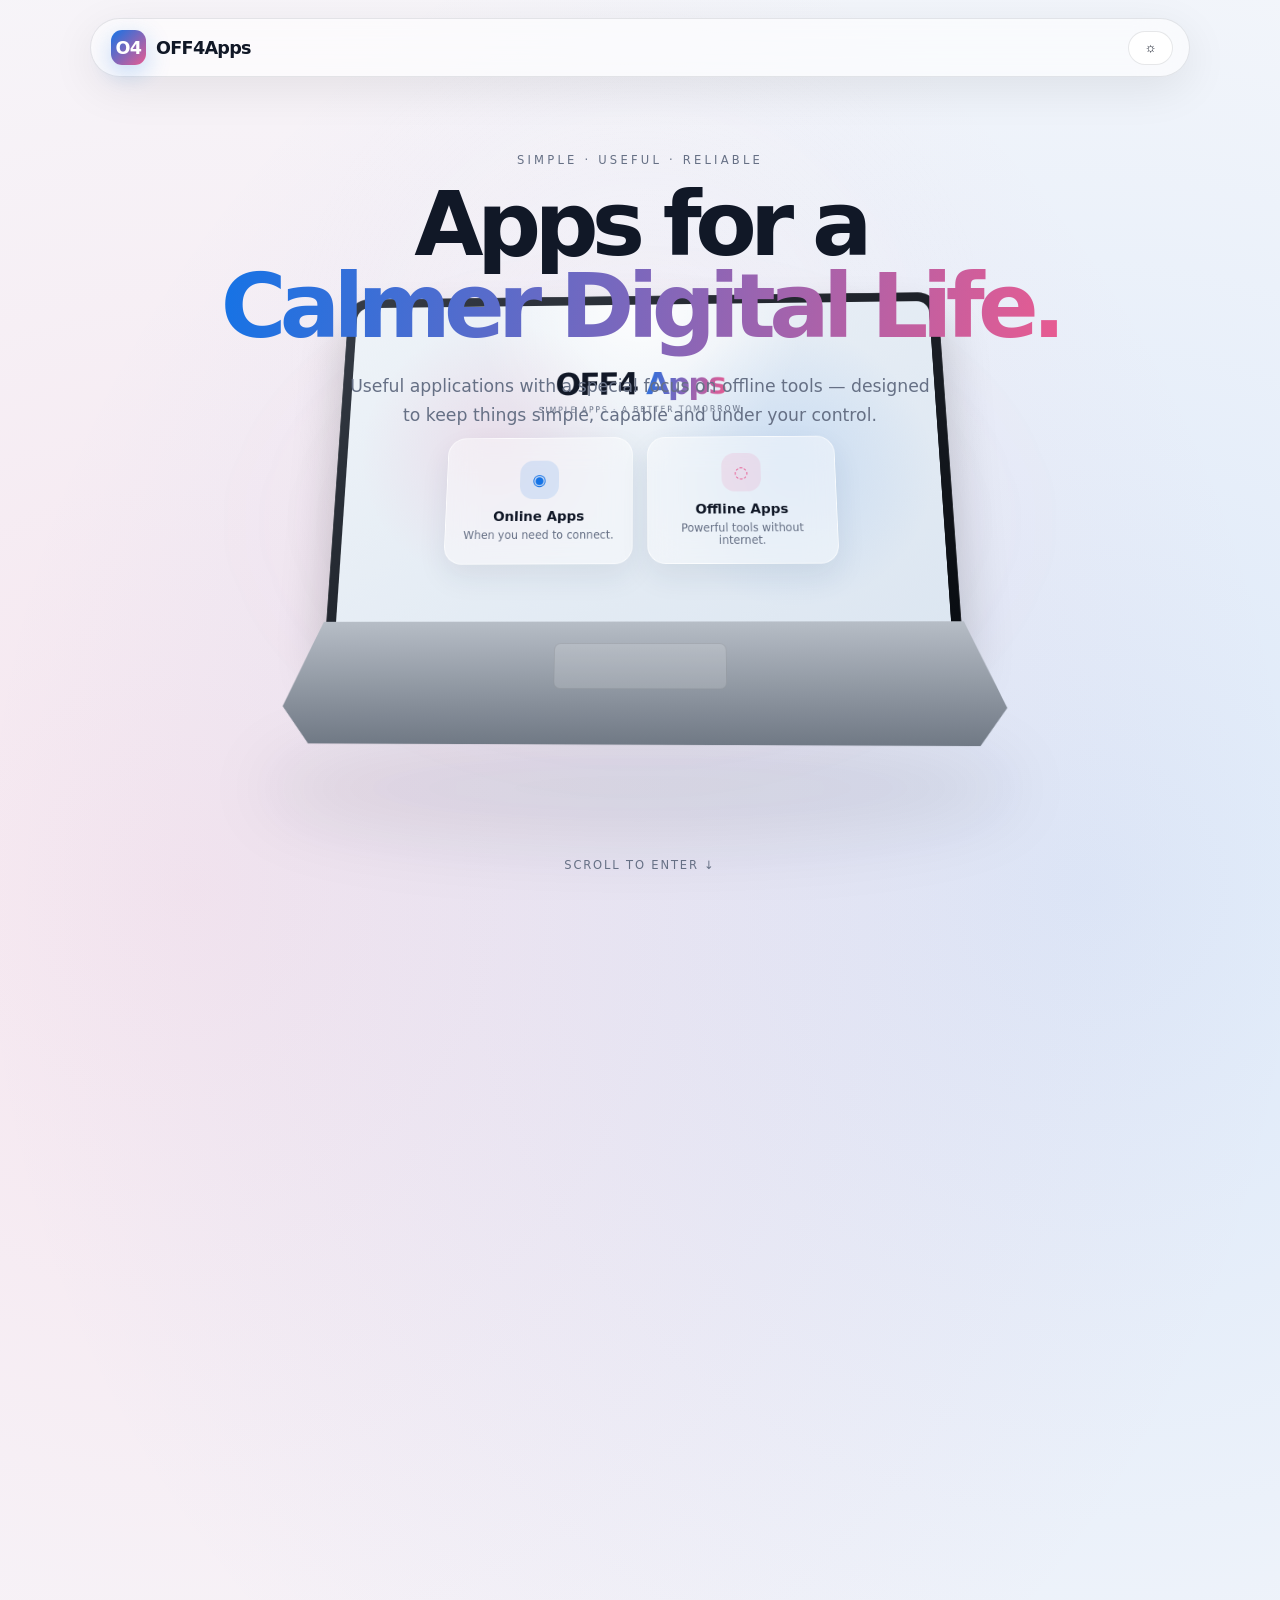
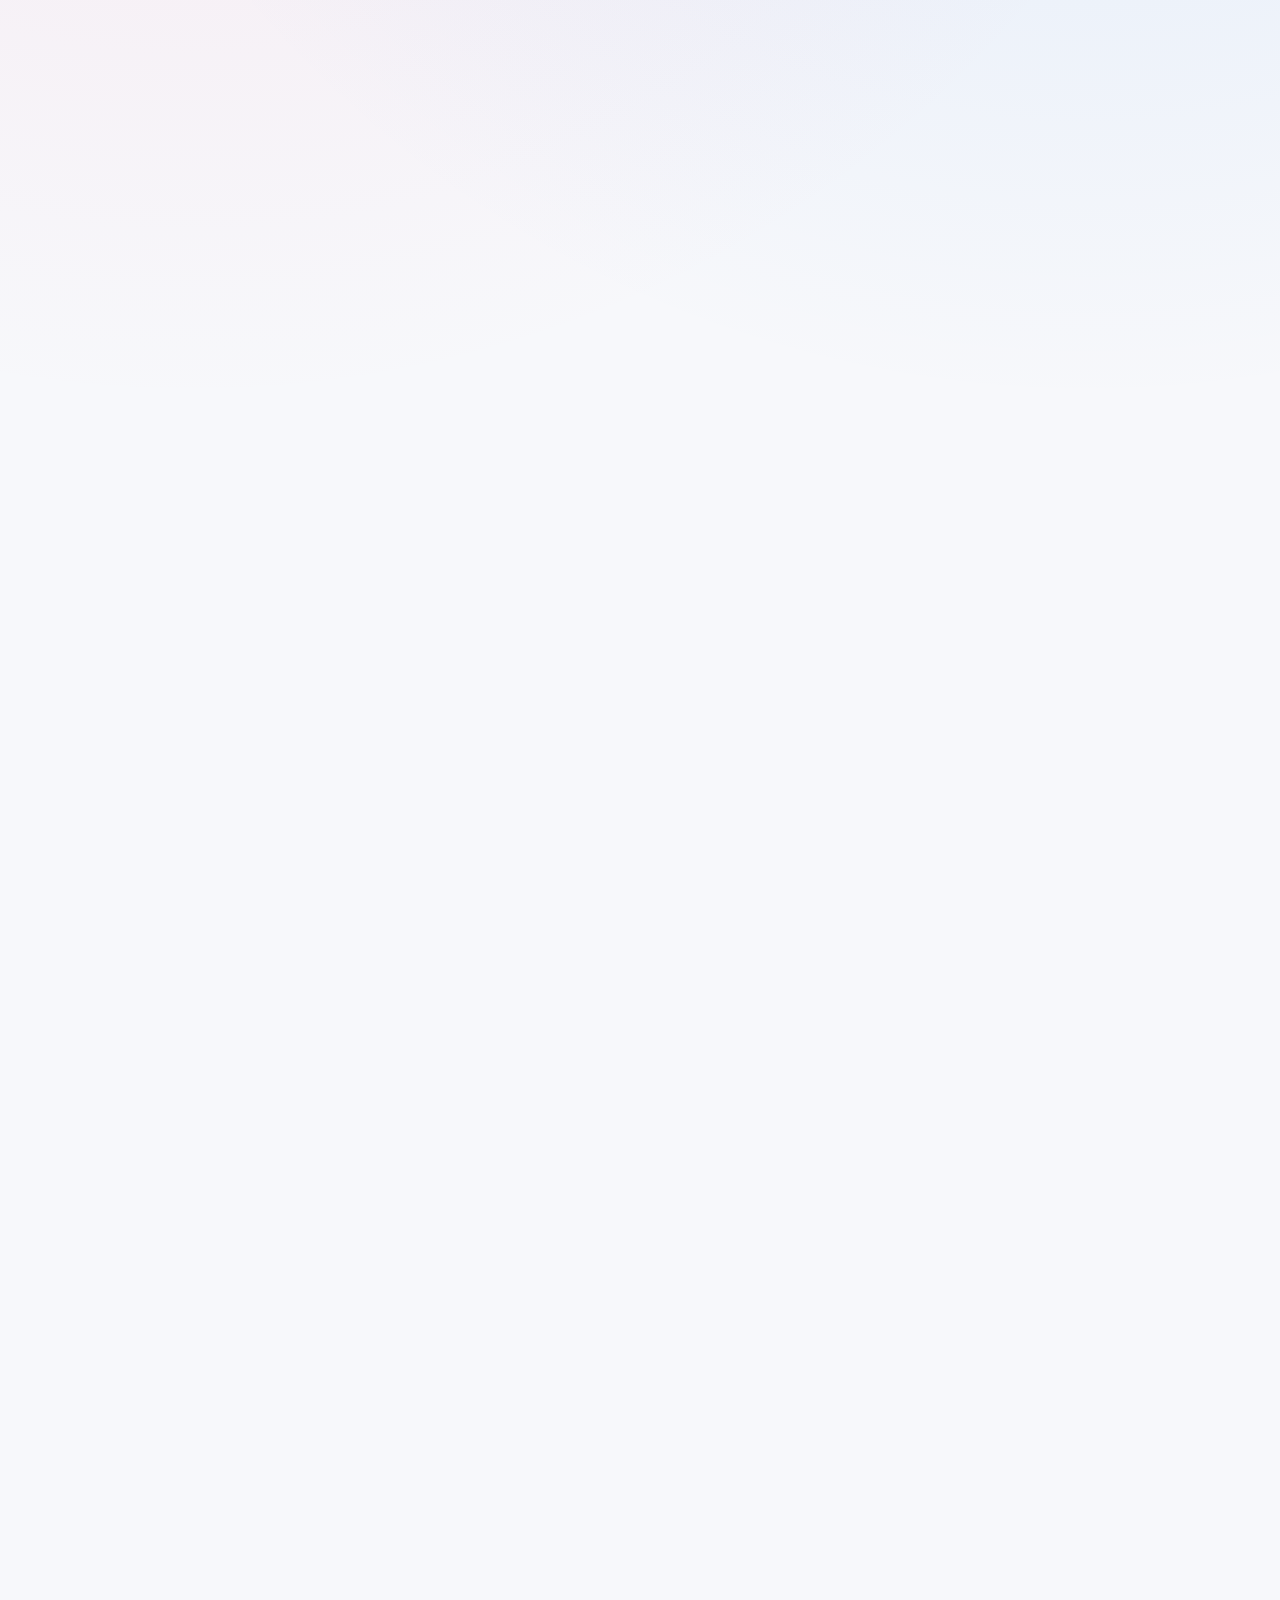
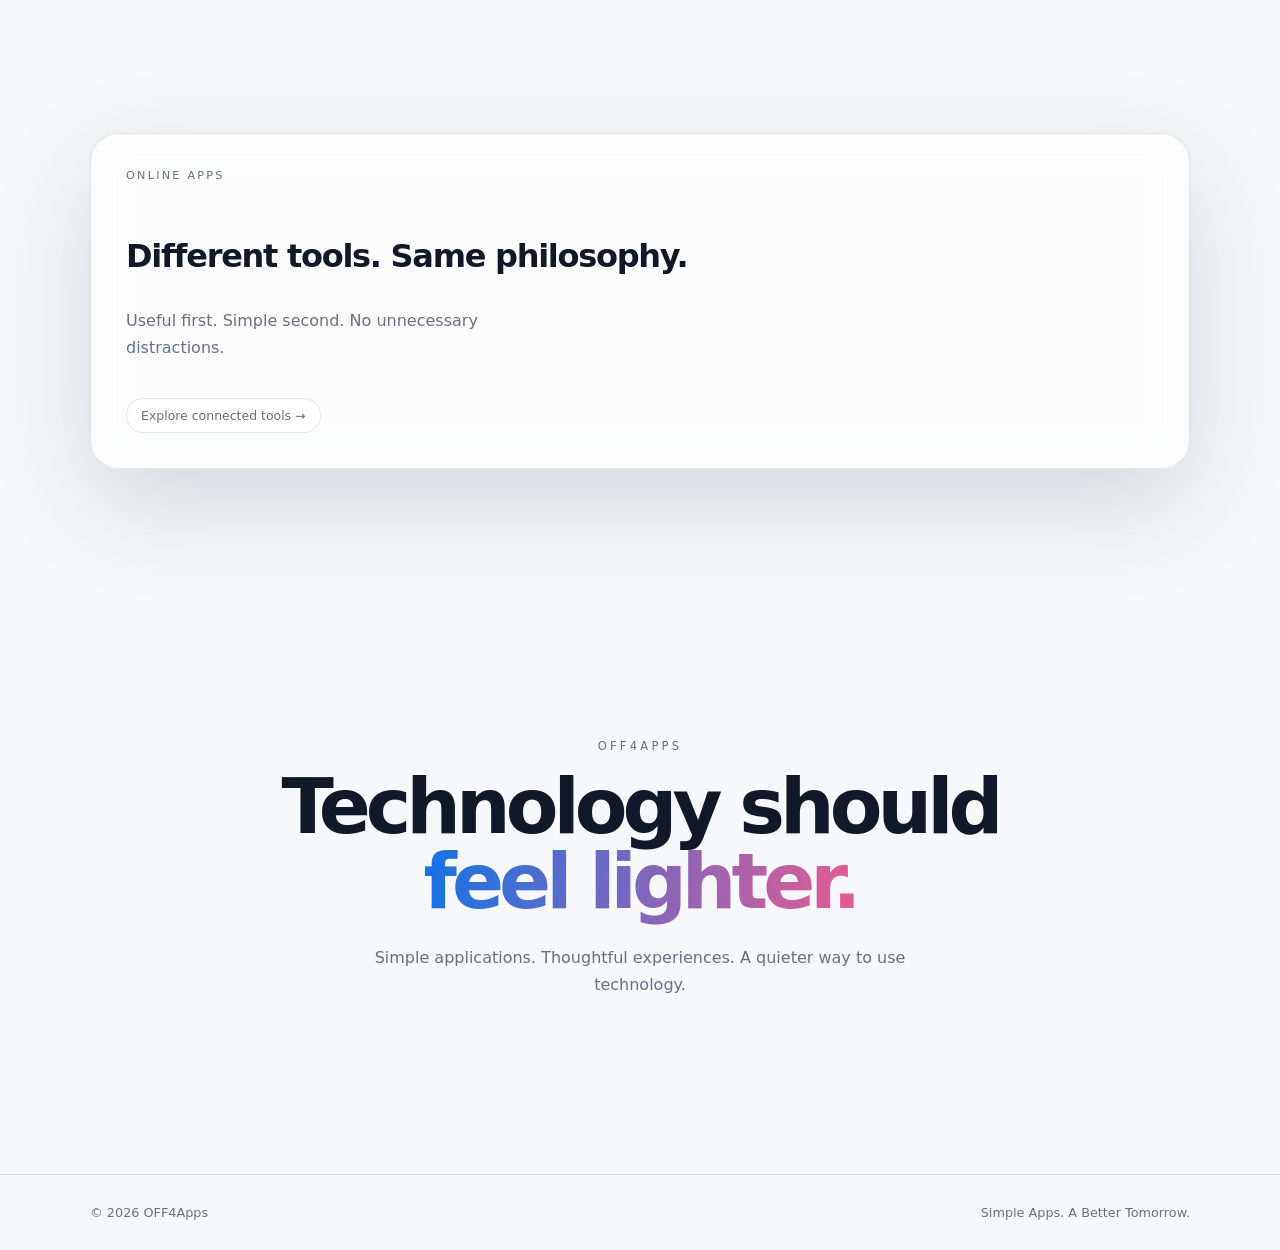
==== commit 96b471c1: "ChatGPT Index 1" ====
--- a/index.html
+++ b/index.html
@@ -1,409 +1,2748 @@
 <!DOCTYPE html>
 <html lang="en">
 <head>
-  <meta charset="UTF-8">
-
-  <meta
-    name="viewport"
-    content="width=device-width, initial-scale=1.0"
-  >
-
-  <meta
-    name="description"
-    content="OFF4Apps — Simple apps. A better tomorrow."
-  >
-
-  <title>OFF4Apps</title>
-
-  <link rel="stylesheet" href="styles.css">
+<meta charset="UTF-8">
+
+<meta name="viewport" content="width=device-width, initial-scale=1.0">
+
+<meta name="description"
+content="OFF4Apps — Simple applications with a focus on useful offline tools.">
+
+<meta name="theme-color" content="#f7f8fb">
+
+<title>OFF4Apps — Simple Apps. A Better Tomorrow.</title>
+
+<style>
+
+/* =========================================================
+   OFF4Apps — PHASE 2.1
+   Cinematic Landing Experience
+========================================================= */
+
+:root {
+
+    --bg: #f7f8fb;
+
+    --surface:
+        rgba(255,255,255,.58);
+
+    --surface-solid:
+        rgba(255,255,255,.90);
+
+    --text:
+        #111827;
+
+    --muted:
+        #667085;
+
+    --border:
+        rgba(17,24,39,.10);
+
+    --blue:
+        #1473e6;
+
+    --pink:
+        #e85b91;
+
+    --blue-soft:
+        rgba(20,115,230,.12);
+
+    --pink-soft:
+        rgba(232,91,145,.12);
+
+    --shadow:
+        0 35px 100px rgba(20,30,50,.15);
+
+    --cinematic-ease:
+        cubic-bezier(.16,1,.3,1);
+}
+
+
+body.dark {
+
+    --bg: #0b1017;
+
+    --surface:
+        rgba(20,27,38,.60);
+
+    --surface-solid:
+        rgba(20,27,38,.92);
+
+    --text:
+        #f4f7fb;
+
+    --muted:
+        #9ba8ba;
+
+    --border:
+        rgba(255,255,255,.10);
+
+    --blue:
+        #62a8ff;
+
+    --pink:
+        #ff78aa;
+
+    --blue-soft:
+        rgba(98,168,255,.12);
+
+    --pink-soft:
+        rgba(255,120,170,.12);
+
+    --shadow:
+        0 35px 100px rgba(0,0,0,.40);
+}
+
+
+/* =========================================================
+   RESET
+========================================================= */
+
+* {
+    box-sizing: border-box;
+}
+
+
+html {
+    scroll-behavior: smooth;
+}
+
+
+body {
+
+    margin: 0;
+
+    color:
+        var(--text);
+
+    font-family:
+        Inter,
+        system-ui,
+        -apple-system,
+        BlinkMacSystemFont,
+        "Segoe UI",
+        sans-serif;
+
+    background:
+
+        radial-gradient(
+            circle at 15% 20%,
+            var(--pink-soft),
+            transparent 30%
+        ),
+
+        radial-gradient(
+            circle at 85% 20%,
+            var(--blue-soft),
+            transparent 30%
+        ),
+
+        var(--bg);
+
+    overflow-x: hidden;
+
+    transition:
+        background .6s ease,
+        color .6s ease;
+}
+
+
+body::before {
+
+    content: "";
+
+    position: fixed;
+
+    inset: 0;
+
+    pointer-events: none;
+
+    z-index: -1;
+
+    background:
+
+        radial-gradient(
+            circle at 50% 40%,
+            rgba(255,255,255,.30),
+            transparent 42%
+        );
+
+    opacity: .8;
+}
+
+
+body.dark::before {
+
+    background:
+
+        radial-gradient(
+            circle at 50% 40%,
+            rgba(100,150,255,.07),
+            transparent 45%
+        );
+}
+
+
+a {
+
+    color: inherit;
+
+    text-decoration: none;
+}
+
+
+/* =========================================================
+   NAVIGATION
+========================================================= */
+
+.nav {
+
+    position: fixed;
+
+    z-index: 100;
+
+    top: 18px;
+
+    left: 50%;
+
+    transform:
+        translateX(-50%);
+
+    width:
+        min(1100px, calc(100% - 32px));
+
+    padding:
+        11px 16px 11px 20px;
+
+    display: flex;
+
+    align-items: center;
+
+    justify-content: space-between;
+
+    border:
+        1px solid
+        var(--border);
+
+    border-radius:
+        999px;
+
+    background:
+        var(--surface);
+
+    backdrop-filter:
+        blur(24px);
+
+    -webkit-backdrop-filter:
+        blur(24px);
+
+    box-shadow:
+        0 12px 45px
+        rgba(0,0,0,.08);
+}
+
+
+.logo {
+
+    display: flex;
+
+    align-items: center;
+
+    gap: 10px;
+
+    font-size:
+        1.1rem;
+
+    font-weight:
+        800;
+
+    letter-spacing:
+        -.04em;
+}
+
+
+.logo-box {
+
+    width: 35px;
+
+    height: 35px;
+
+    display: grid;
+
+    place-items: center;
+
+    border-radius:
+        11px;
+
+    color:
+        white;
+
+    background:
+
+        linear-gradient(
+            135deg,
+            var(--blue),
+            var(--pink)
+        );
+
+    box-shadow:
+
+        0 8px 25px
+        rgba(20,115,230,.25);
+}
+
+
+.theme {
+
+    width: 45px;
+
+    height: 34px;
+
+    border:
+        1px solid
+        var(--border);
+
+    border-radius:
+        999px;
+
+    background:
+        var(--surface-solid);
+
+    color:
+        var(--text);
+
+    cursor:
+        pointer;
+
+    transition:
+        transform .25s ease;
+}
+
+
+.theme:hover {
+
+    transform:
+        translateY(-2px);
+}
+
+
+/* =========================================================
+   CINEMATIC HERO
+========================================================= */
+
+.cinematic {
+
+    height:
+        230vh;
+
+    position:
+        relative;
+}
+
+
+.cinematic-sticky {
+
+    position:
+        sticky;
+
+    top:
+        0;
+
+    height:
+        100svh;
+
+    overflow:
+        hidden;
+
+    display:
+        flex;
+
+    align-items:
+        center;
+
+    justify-content:
+        center;
+
+    perspective:
+        1800px;
+}
+
+
+/* =========================================================
+   HERO TEXT
+========================================================= */
+
+.hero-content {
+
+    position:
+        absolute;
+
+    z-index:
+        5;
+
+    top:
+        17%;
+
+    left:
+        50%;
+
+    transform:
+        translateX(-50%);
+
+    width:
+        min(900px,90%);
+
+    text-align:
+        center;
+
+    pointer-events:
+        none;
+
+    will-change:
+        opacity,
+        transform,
+        filter;
+}
+
+
+.eyebrow {
+
+    margin-bottom:
+        16px;
+
+    color:
+        var(--muted);
+
+    font-size:
+        .72rem;
+
+    letter-spacing:
+        .28em;
+
+    text-transform:
+        uppercase;
+}
+
+
+.hero-content h1 {
+
+    margin:
+        0;
+
+    font-size:
+        clamp(3rem,7vw,6.5rem);
+
+    line-height:
+        .92;
+
+    letter-spacing:
+        -.075em;
+
+    font-weight:
+        850;
+}
+
+
+.gradient {
+
+    background:
+
+        linear-gradient(
+            100deg,
+            var(--blue),
+            var(--pink)
+        );
+
+    -webkit-background-clip:
+        text;
+
+    background-clip:
+        text;
+
+    color:
+        transparent;
+}
+
+
+.hero-text {
+
+    max-width:
+        600px;
+
+    margin:
+        24px auto;
+
+    color:
+        var(--muted);
+
+    line-height:
+        1.7;
+
+    font-size:
+        clamp(.95rem,2vw,1.08rem);
+}
+
+
+/* =========================================================
+   LAPTOP WORLD
+========================================================= */
+
+.laptop-world {
+
+    position:
+        absolute;
+
+    inset:
+        0;
+
+    display:
+        flex;
+
+    align-items:
+        center;
+
+    justify-content:
+        center;
+
+    perspective:
+        1800px;
+
+    transform-style:
+        preserve-3d;
+}
+
+
+/* =========================================================
+   AMBIENT GLOW
+========================================================= */
+
+.ambient-glow {
+
+    position:
+        absolute;
+
+    width:
+        70vw;
+
+    height:
+        45vw;
+
+    max-width:
+        1100px;
+
+    max-height:
+        650px;
+
+    border-radius:
+        50%;
+
+    background:
+
+        radial-gradient(
+            ellipse,
+            var(--pink-soft),
+            transparent 68%
+        );
+
+    filter:
+        blur(35px);
+
+    transform:
+        translateY(8vh)
+        scale(1);
+
+    opacity:
+        .65;
+
+    transition:
+        transform .12s linear,
+        opacity .12s linear;
+
+    pointer-events:
+        none;
+}
+
+
+/* =========================================================
+   FLOOR SHADOW
+========================================================= */
+
+.laptop-world::after {
+
+    content:
+        "";
+
+    position:
+        absolute;
+
+    width:
+        min(760px,70vw);
+
+    height:
+        120px;
+
+    left:
+        50%;
+
+    bottom:
+        8%;
+
+    transform:
+        translateX(-50%)
+        translateY(20px)
+        scaleX(1);
+
+    border-radius:
+        50%;
+
+    background:
+        rgba(20,30,50,.15);
+
+    filter:
+        blur(35px);
+
+    opacity:
+        .55;
+
+    pointer-events:
+        none;
+
+    transition:
+        transform .12s linear,
+        opacity .12s linear;
+}
+
+
+body.dark .laptop-world::after {
+
+    background:
+        rgba(0,0,0,.55);
+}
+
+
+/* =========================================================
+   LAPTOP
+========================================================= */
+
+.laptop {
+
+    position:
+        relative;
+
+    width:
+        min(900px,92vw);
+
+    aspect-ratio:
+        16 / 10;
+
+    transform-style:
+        preserve-3d;
+
+    transform:
+
+        translate3d(
+            0,
+            var(--moveY,6vh),
+            var(--depth,0px)
+        )
+
+        rotateX(var(--rx,0deg))
+
+        rotateY(var(--ry,0deg))
+
+        scale(var(--scale,1));
+
+    will-change:
+        transform;
+
+    transition:
+        transform .06s linear;
+}
+
+
+/* =========================================================
+   SCREEN SHELL
+========================================================= */
+
+.screen-shell {
+
+    position:
+        absolute;
+
+    top:
+        0;
+
+    left:
+        8%;
+
+    right:
+        8%;
+
+    height:
+        78%;
+
+    padding:
+        12px;
+
+    border-radius:
+        25px 25px 10px 10px;
+
+    background:
+
+        linear-gradient(
+            145deg,
+            #363c46,
+            #080b10
+        );
+
+    box-shadow:
+
+        inset
+        0 0 0 1px
+        rgba(255,255,255,.13),
+
+        0 35px 60px
+        rgba(0,0,0,.20);
+
+    transform:
+        translateZ(0);
+
+    transform-style:
+        preserve-3d;
+}
+
+
+/* =========================================================
+   SCREEN
+========================================================= */
+
+.screen {
+
+    position:
+        relative;
+
+    height:
+        100%;
+
+    overflow:
+        hidden;
+
+    border-radius:
+        15px 15px 5px 5px;
+
+    background:
+
+        radial-gradient(
+            circle at 50% 0%,
+            rgba(255,255,255,.95),
+            transparent 38%
+        ),
+
+        linear-gradient(
+            145deg,
+            #eef3f8,
+            #dce6f1
+        );
+}
+
+
+body.dark .screen {
+
+    background:
+
+        radial-gradient(
+            circle at 50% 0%,
+            rgba(98,168,255,.15),
+            transparent 38%
+        ),
+
+        linear-gradient(
+            145deg,
+            #151c27,
+            #090e15
+        );
+}
+
+
+.screen::after {
+
+    content:
+        "";
+
+    position:
+        absolute;
+
+    inset:
+        0;
+
+    pointer-events:
+        none;
+
+    background:
+
+        radial-gradient(
+            circle at 25% 45%,
+            var(--pink-soft),
+            transparent 28%
+        ),
+
+        radial-gradient(
+            circle at 75% 50%,
+            var(--blue-soft),
+            transparent 30%
+        );
+}
+
+
+/* =========================================================
+   SCREEN CONTENT
+========================================================= */
+
+.screen-content {
+
+    position:
+        relative;
+
+    z-index:
+        2;
+
+    height:
+        100%;
+
+    display:
+        flex;
+
+    flex-direction:
+        column;
+
+    align-items:
+        center;
+
+    justify-content:
+        center;
+}
+
+
+.screen-logo {
+
+    font-size:
+        clamp(1.4rem,3vw,2.5rem);
+
+    font-weight:
+        850;
+
+    letter-spacing:
+        -.055em;
+}
+
+
+.tagline {
+
+    margin-top:
+        5px;
+
+    margin-bottom:
+        30px;
+
+    color:
+        var(--muted);
+
+    font-size:
+        .6rem;
+
+    letter-spacing:
+        .25em;
+
+    text-transform:
+        uppercase;
+}
+
+
+/* =========================================================
+   CHOICES
+========================================================= */
+
+.choices {
+
+    display:
+        grid;
+
+    grid-template-columns:
+        repeat(2,minmax(170px,230px));
+
+    gap:
+        18px;
+}
+
+
+.choice {
+
+    min-height:
+        150px;
+
+    padding:
+        20px;
+
+    display:
+        flex;
+
+    flex-direction:
+        column;
+
+    align-items:
+        center;
+
+    justify-content:
+        center;
+
+    border:
+        1px solid
+        rgba(255,255,255,.72);
+
+    border-radius:
+        22px;
+
+    background:
+        rgba(255,255,255,.45);
+
+    backdrop-filter:
+        blur(18px);
+
+    -webkit-backdrop-filter:
+        blur(18px);
+
+    box-shadow:
+        0 15px 35px
+        rgba(30,50,80,.08);
+
+    transition:
+        transform .4s var(--cinematic-ease),
+        box-shadow .4s ease,
+        border-color .4s ease;
+}
+
+
+body.dark .choice {
+
+    background:
+        rgba(20,27,38,.48);
+
+    border-color:
+        rgba(255,255,255,.10);
+}
+
+
+.choice:hover {
+
+    transform:
+        translateY(-12px)
+        scale(1.035);
+
+    box-shadow:
+        0 28px 55px
+        rgba(20,30,50,.18);
+}
+
+
+.choice-icon {
+
+    width:
+        48px;
+
+    height:
+        48px;
+
+    margin-bottom:
+        12px;
+
+    display:
+        grid;
+
+    place-items:
+        center;
+
+    border-radius:
+        16px;
+
+    font-size:
+        1.25rem;
+}
+
+
+.online .choice-icon {
+
+    color:
+        var(--blue);
+
+    background:
+        var(--blue-soft);
+}
+
+
+.offline .choice-icon {
+
+    color:
+        var(--pink);
+
+    background:
+        var(--pink-soft);
+}
+
+
+.choice strong {
+
+    font-size:
+        1.03rem;
+}
+
+
+.choice small {
+
+    margin-top:
+        6px;
+
+    color:
+        var(--muted);
+
+    text-align:
+        center;
+}
+
+
+/* =========================================================
+   LAPTOP BASE
+========================================================= */
+
+.base {
+
+    position:
+        absolute;
+
+    left:
+        3%;
+
+    right:
+        3%;
+
+    bottom:
+        2%;
+
+    height:
+        25%;
+
+    background:
+
+        linear-gradient(
+            180deg,
+            #b6bdc6,
+            #707985
+        );
+
+    clip-path:
+
+        polygon(
+            5% 0,
+            95% 0,
+            100% 70%,
+            96% 100%,
+            4% 100%,
+            0 70%
+        );
+
+    border-radius:
+        5px 5px 28px 28px;
+
+    box-shadow:
+        0 25px 25px
+        rgba(0,0,0,.18);
+}
+
+
+.trackpad {
+
+    position:
+        absolute;
+
+    width:
+        24%;
+
+    height:
+        38%;
+
+    left:
+        38%;
+
+    top:
+        18%;
+
+    border-radius:
+        8px;
+
+    background:
+        rgba(255,255,255,.15);
+
+    border:
+        1px solid
+        rgba(0,0,0,.10);
+}
+
+
+/* =========================================================
+   CINEMATIC OVERLAY
+========================================================= */
+
+.cinematic-overlay {
+
+    position:
+        absolute;
+
+    inset:
+        0;
+
+    z-index:
+        4;
+
+    pointer-events:
+        none;
+
+    background:
+
+        radial-gradient(
+            circle at center,
+            transparent 18%,
+            rgba(0,0,0,.16)
+        );
+
+    opacity:
+        var(--vignette,0);
+
+    transition:
+        opacity .1s linear;
+}
+
+
+/* =========================================================
+   SCROLL INDICATOR
+========================================================= */
+
+.scroll-indicator {
+
+    position:
+        absolute;
+
+    z-index:
+        8;
+
+    bottom:
+        28px;
+
+    left:
+        50%;
+
+    transform:
+        translateX(-50%);
+
+    color:
+        var(--muted);
+
+    font-size:
+        .72rem;
+
+    letter-spacing:
+        .16em;
+
+    text-transform:
+        uppercase;
+
+    transition:
+        opacity .15s linear;
+}
+
+
+/* =========================================================
+   NORMAL SECTIONS
+========================================================= */
+
+.section {
+
+    min-height:
+        80svh;
+
+    padding:
+        120px 24px;
+
+    display:
+        grid;
+
+    place-items:
+        center;
+}
+
+
+.section-inner {
+
+    width:
+        min(1100px,100%);
+}
+
+
+.reveal {
+
+    opacity:
+        0;
+
+    transform:
+        translateY(55px)
+        scale(.97);
+
+    transition:
+        opacity .8s ease,
+        transform .8s ease;
+}
+
+
+.reveal.visible {
+
+    opacity:
+        1;
+
+    transform:
+        translateY(0)
+        scale(1);
+}
+
+
+.section h2 {
+
+    margin:
+        0;
+
+    font-size:
+        clamp(2.5rem,6vw,5rem);
+
+    line-height:
+        .98;
+
+    letter-spacing:
+        -.065em;
+}
+
+
+.section-description {
+
+    max-width:
+        620px;
+
+    color:
+        var(--muted);
+
+    line-height:
+        1.7;
+}
+
+
+.cards {
+
+    display:
+        grid;
+
+    grid-template-columns:
+        repeat(2,1fr);
+
+    gap:
+        24px;
+
+    margin-top:
+        50px;
+}
+
+
+.card {
+
+    min-height:
+        300px;
+
+    padding:
+        35px;
+
+    border:
+        1px solid
+        var(--border);
+
+    border-radius:
+        28px;
+
+    background:
+        var(--surface);
+
+    backdrop-filter:
+        blur(20px);
+
+    -webkit-backdrop-filter:
+        blur(20px);
+
+    box-shadow:
+        var(--shadow);
+
+    transition:
+        transform .45s ease,
+        border-color .45s ease;
+}
+
+
+.card:hover {
+
+    transform:
+        translateY(-8px);
+}
+
+
+.card-number {
+
+    color:
+        var(--muted);
+
+    font-size:
+        .7rem;
+
+    letter-spacing:
+        .2em;
+
+    text-transform:
+        uppercase;
+}
+
+
+.card h3 {
+
+    margin-top:
+        55px;
+
+    font-size:
+        2rem;
+
+    letter-spacing:
+        -.04em;
+}
+
+
+.card p {
+
+    max-width:
+        430px;
+
+    color:
+        var(--muted);
+
+    line-height:
+        1.7;
+}
+
+
+.pill {
+
+    display:
+        inline-block;
+
+    margin-top:
+        20px;
+
+    padding:
+        9px 14px;
+
+    border:
+        1px solid
+        var(--border);
+
+    border-radius:
+        999px;
+
+    background:
+        var(--surface-solid);
+
+    color:
+        var(--muted);
+
+    font-size:
+        .78rem;
+}
+
+
+/* =========================================================
+   FINAL
+========================================================= */
+
+.final {
+
+    min-height:
+        65svh;
+
+    text-align:
+        center;
+}
+
+
+.final p {
+
+    max-width:
+        550px;
+
+    margin:
+        25px auto;
+
+    color:
+        var(--muted);
+
+    line-height:
+        1.7;
+}
+
+
+/* =========================================================
+   FOOTER
+========================================================= */
+
+footer {
+
+    padding:
+        30px 24px;
+
+    border-top:
+        1px solid
+        var(--border);
+
+    color:
+        var(--muted);
+
+    font-size:
+        .8rem;
+}
+
+
+.footer-inner {
+
+    width:
+        min(1100px,100%);
+
+    margin:
+        auto;
+
+    display:
+        flex;
+
+    justify-content:
+        space-between;
+}
+
+
+/* =========================================================
+   MOBILE
+========================================================= */
+
+@media(max-width:760px) {
+
+    .nav {
+
+        top:
+            10px;
+
+        width:
+            calc(100% - 20px);
+    }
+
+
+    .cinematic {
+
+        height:
+            180vh;
+    }
+
+
+    .cinematic-sticky {
+
+        perspective:
+            1100px;
+    }
+
+
+    .hero-content {
+
+        top:
+            14%;
+    }
+
+
+    .hero-content h1 {
+
+        font-size:
+            clamp(3rem,14vw,5rem);
+    }
+
+
+    .hero-text {
+
+        font-size:
+            .92rem;
+
+        max-width:
+            500px;
+    }
+
+
+    .laptop {
+
+        width:
+            105vw;
+
+        transform:
+
+            translate3d(
+                0,
+                var(--moveY,5vh),
+                0
+            )
+
+            scale(var(--scale,1)) !important;
+    }
+
+
+    .screen-shell {
+
+        left:
+            2%;
+
+        right:
+            2%;
+
+        padding:
+            8px;
+
+        border-radius:
+            16px 16px 7px 7px;
+    }
+
+
+    .screen {
+
+        border-radius:
+            10px 10px 4px 4px;
+    }
+
+
+    .screen-logo {
+
+        font-size:
+            1.25rem;
+    }
+
+
+    .tagline {
+
+        font-size:
+            .42rem;
+
+        margin-bottom:
+            14px;
+    }
+
+
+    .choices {
+
+        width:
+            90%;
+
+        grid-template-columns:
+            repeat(2,1fr);
+
+        gap:
+            9px;
+    }
+
+
+    .choice {
+
+        min-height:
+            112px;
+
+        padding:
+            10px;
+
+        border-radius:
+            15px;
+    }
+
+
+    .choice-icon {
+
+        width:
+            34px;
+
+        height:
+            34px;
+
+        margin-bottom:
+            7px;
+
+        border-radius:
+            11px;
+
+        font-size:
+            .9rem;
+    }
+
+
+    .choice strong {
+
+        font-size:
+            .76rem;
+    }
+
+
+    .choice small {
+
+        font-size:
+            .55rem;
+    }
+
+
+    .section {
+
+        padding:
+            90px 20px;
+    }
+
+
+    .cards {
+
+        grid-template-columns:
+            1fr;
+    }
+
+
+    .card {
+
+        min-height:
+            260px;
+
+        padding:
+            28px;
+    }
+
+
+    .footer-inner {
+
+        flex-direction:
+            column;
+
+        gap:
+            10px;
+    }
+
+}
+
+
+/* =========================================================
+   ACCESSIBILITY
+========================================================= */
+
+@media(prefers-reduced-motion:reduce) {
+
+    html {
+
+        scroll-behavior:
+            auto;
+    }
+
+    *,
+    *::before,
+    *::after {
+
+        animation-duration:
+            .01ms !important;
+
+        transition-duration:
+            .01ms !important;
+    }
+}
+
+</style>
 </head>
 
+
 <body>
 
-  <!-- =========================
-       TOP BAR
-  ========================== -->
-
-  <header class="topbar">
-
-    <div class="brand">
-      <div class="brand-mark">O4</div>
-      <span>OFF4Apps</span>
+
+<!-- =======================================================
+     NAVIGATION
+======================================================= -->
+
+<header class="nav">
+
+    <a
+        href="#"
+        class="logo"
+        aria-label="OFF4Apps home">
+
+        <span class="logo-box">
+            O4
+        </span>
+
+        <span>
+            OFF4Apps
+        </span>
+
+    </a>
+
+
+    <button
+        class="theme"
+        id="themeButton"
+        type="button"
+        aria-label="Switch between light and dark mode">
+
+        ☼
+
+    </button>
+
+</header>
+
+
+
+<!-- =======================================================
+     CINEMATIC HERO
+======================================================= -->
+
+<section
+    class="cinematic"
+    id="home">
+
+
+    <div class="cinematic-sticky">
+
+
+        <!-- Ambient background -->
+
+        <div
+            class="ambient-glow"
+            id="ambientGlow">
+        </div>
+
+
+        <!-- Hero text -->
+
+        <div
+            class="hero-content"
+            id="heroContent">
+
+            <div class="eyebrow">
+
+                Simple · Useful · Reliable
+
+            </div>
+
+
+            <h1>
+
+                Apps for a<br>
+
+                <span class="gradient">
+                    Calmer Digital Life.
+                </span>
+
+            </h1>
+
+
+            <p class="hero-text">
+
+                Useful applications with a special focus
+                on offline tools — designed to keep things
+                simple, capable and under your control.
+
+            </p>
+
+        </div>
+
+
+
+        <!-- Laptop -->
+
+        <div
+            class="laptop-world"
+            id="laptopWorld">
+
+
+            <div
+                class="laptop"
+                id="laptop">
+
+
+                <!-- Laptop screen -->
+
+                <div class="screen-shell">
+
+                    <div class="screen">
+
+
+                        <div class="screen-content">
+
+
+                            <div class="screen-logo">
+
+                                OFF4<span class="gradient">
+                                    Apps
+                                </span>
+
+                            </div>
+
+
+                            <div class="tagline">
+
+                                Simple Apps · A Better Tomorrow
+
+                            </div>
+
+
+                            <!-- Choices -->
+
+                            <div class="choices">
+
+
+                                <a
+                                    href="#online"
+                                    class="choice online">
+
+                                    <div class="choice-icon">
+                                        ◉
+                                    </div>
+
+                                    <strong>
+                                        Online Apps
+                                    </strong>
+
+                                    <small>
+                                        When you need to connect.
+                                    </small>
+
+                                </a>
+
+
+                                <a
+                                    href="#offline"
+                                    class="choice offline">
+
+                                    <div class="choice-icon">
+                                        ◌
+                                    </div>
+
+                                    <strong>
+                                        Offline Apps
+                                    </strong>
+
+                                    <small>
+                                        Powerful tools without internet.
+                                    </small>
+
+                                </a>
+
+
+                            </div>
+
+                        </div>
+
+                    </div>
+
+                </div>
+
+
+
+                <!-- Laptop base -->
+
+                <div class="base">
+
+                    <div class="trackpad"></div>
+
+                </div>
+
+
+            </div>
+
+        </div>
+
+
+
+        <!-- Cinematic overlay -->
+
+        <div
+            class="cinematic-overlay"
+            id="cinematicOverlay">
+        </div>
+
+
+        <div
+            class="scroll-indicator"
+            id="scrollIndicator">
+
+            Scroll to enter ↓
+
+        </div>
+
+
     </div>
 
-    <button
-      id="themeToggle"
-      class="theme-toggle"
-      type="button"
-      aria-label="Toggle day and night mode"
-    >
-      <span id="themeIcon">☾</span>
-    </button>
-
-  </header>
-
-
-  <!-- =========================
-       CINEMATIC EXPERIENCE
-  ========================== -->
-
-  <main>
-
-    <section
-      id="cinematicTrack"
-      class="cinematic-track"
-    >
-
-      <div class="cinematic-stage">
-
-        <!-- Ambient background -->
-
-        <div class="ambient ambient-one"></div>
-        <div class="ambient ambient-two"></div>
-        <div class="ambient ambient-three"></div>
-
-        <div class="camera-space">
-
-          <!-- =========================
-               LAPTOP
-          ========================== -->
-
-          <div
-            id="laptopRig"
-            class="laptop-rig"
-          >
-
-            <div class="laptop">
-
-              <div class="laptop-lid">
-
-                <div class="laptop-screen">
-
-                  <div class="screen-content">
-
-                    <div class="screen-top">
-
-                      <div class="mini-brand">
-                        <span class="mini-mark">O4</span>
-                        <span>OFF4Apps</span>
-                      </div>
-
-                      <div class="screen-theme">
-                        SIMPLE APPS.
-                      </div>
-
-                    </div>
-
-
-                    <div class="screen-center">
-
-                      <p class="screen-eyebrow">
-                        SIMPLE APPS. A BETTER TOMORROW.
-                      </p>
-
-                      <h1>
-                        OFF4Apps
-                      </h1>
-
-                      <p class="screen-description">
-                        Useful digital experiences,
-                        designed with simplicity in mind.
-                      </p>
-
-
-                      <div class="choice-grid">
-
-                        <button
-                          class="choice-card"
-                          data-panel="offline"
-                          type="button"
-                        >
-
-                          <span class="choice-icon">
-                            ↓
-                          </span>
-
-                          <span class="choice-text">
-                            <strong>Offline Apps</strong>
-                            <small>
-                              Apps that work locally.
-                            </small>
-                          </span>
-
-                          <span class="choice-arrow">
-                            →
-                          </span>
-
-                        </button>
-
-
-                        <button
-                          class="choice-card"
-                          data-panel="online"
-                          type="button"
-                        >
-
-                          <span class="choice-icon">
-                            ◉
-                          </span>
-
-                          <span class="choice-text">
-                            <strong>Online Apps</strong>
-                            <small>
-                              Connected digital tools.
-                            </small>
-                          </span>
-
-                          <span class="choice-arrow">
-                            →
-                          </span>
-
-                        </button>
-
-                      </div>
-
-                    </div>
-
-
-                    <div class="screen-bottom">
-
-                      <span>
-                        OFF4Apps
-                      </span>
-
-                      <span>
-                        Scroll to explore
-                      </span>
-
-                    </div>
-
-                  </div>
-
+</section>
+
+
+
+<!-- =======================================================
+     OFFLINE
+======================================================= -->
+
+<section
+    class="section"
+    id="offline">
+
+
+    <div class="section-inner">
+
+
+        <div class="reveal">
+
+            <div class="eyebrow">
+                01 · Offline First
+            </div>
+
+
+            <h2>
+
+                More control.<br>
+
+                <span class="gradient">
+                    Less dependency.
+                </span>
+
+            </h2>
+
+
+            <p class="section-description">
+
+                Applications designed to remain useful
+                when you're disconnected, travelling,
+                conserving data or simply choosing to
+                work without the internet.
+
+            </p>
+
+        </div>
+
+
+
+        <div class="cards">
+
+
+            <article class="card reveal">
+
+                <div class="card-number">
+                    Offline Apps
                 </div>
 
-              </div>
-
-
-              <div class="laptop-base">
-
-                <div class="keyboard">
-
-                  <span></span>
-                  <span></span>
-                  <span></span>
-                  <span></span>
-                  <span></span>
-                  <span></span>
-                  <span></span>
-                  <span></span>
-                  <span></span>
-                  <span></span>
-
-                  <span></span>
-                  <span></span>
-                  <span></span>
-                  <span></span>
-                  <span></span>
-                  <span></span>
-                  <span></span>
-                  <span></span>
-                  <span></span>
-                  <span></span>
-
-                  <span></span>
-                  <span></span>
-                  <span></span>
-                  <span></span>
-                  <span></span>
-                  <span></span>
-                  <span></span>
-                  <span></span>
-                  <span></span>
-                  <span></span>
-
+
+                <h3>
+                    Work without the web.
+                </h3>
+
+
+                <p>
+
+                    Tools designed to perform their core
+                    purpose without requiring an internet
+                    connection.
+
+                </p>
+
+
+                <span class="pill">
+                    No internet required
+                </span>
+
+            </article>
+
+
+
+            <article class="card reveal">
+
+                <div class="card-number">
+                    OFF4Apps approach
                 </div>
 
-                <div class="trackpad"></div>
-
-              </div>
-
+
+                <h3>
+                    Simple by design.
+                </h3>
+
+
+                <p>
+
+                    Useful applications without unnecessary
+                    complexity or distractions.
+
+                </p>
+
+
+                <span class="pill">
+                    Useful · Lightweight · Focused
+                </span>
+
+            </article>
+
+
+        </div>
+
+    </div>
+
+</section>
+
+
+
+<!-- =======================================================
+     ONLINE
+======================================================= -->
+
+<section
+    class="section"
+    id="online">
+
+
+    <div class="section-inner">
+
+
+        <div class="reveal">
+
+            <div class="eyebrow">
+                02 · Online Apps
             </div>
 
-          </div>
+
+            <h2>
+
+                Connected<br>
+
+                <span class="gradient">
+                    when needed.
+                </span>
+
+            </h2>
+
+
+            <p class="section-description">
+
+                Online applications have their place too.
+                Useful connected tools when an internet
+                connection is actually part of the experience.
+
+            </p>
 
         </div>
 
 
-        <!-- =========================
-             SCROLL INDICATOR
-        ========================== -->
-
-        <div
-          id="scrollCue"
-          class="scroll-cue"
-        >
-
-          <span class="scroll-line"></span>
-
-          <span>
-            Scroll
-          </span>
+
+        <div class="card reveal">
+
+            <div class="card-number">
+                Online Apps
+            </div>
+
+
+            <h3>
+                Different tools. Same philosophy.
+            </h3>
+
+
+            <p>
+
+                Useful first. Simple second.
+                No unnecessary distractions.
+
+            </p>
+
+
+            <span class="pill">
+                Explore connected tools →
+            </span>
 
         </div>
 
-
-        <!-- =========================
-             VIGNETTE
-        ========================== -->
-
-        <div class="vignette"></div>
-
-      </div>
-
-    </section>
-
-
-    <!-- =========================
-         APP WORLDS
-    ========================== -->
-
-    <section
-      id="offline"
-      class="app-section offline-section"
-    >
-
-      <div class="section-inner">
-
-        <span class="section-label">
-          OFFLINE APPS
+    </div>
+
+</section>
+
+
+
+<!-- =======================================================
+     FINAL
+======================================================= -->
+
+<section class="section final">
+
+    <div class="section-inner reveal">
+
+
+        <div class="eyebrow">
+            OFF4Apps
+        </div>
+
+
+        <h2>
+
+            Technology should<br>
+
+            <span class="gradient">
+                feel lighter.
+            </span>
+
+        </h2>
+
+
+        <p>
+
+            Simple applications.
+            Thoughtful experiences.
+            A quieter way to use technology.
+
+        </p>
+
+    </div>
+
+</section>
+
+
+
+<!-- =======================================================
+     FOOTER
+======================================================= -->
+
+<footer>
+
+    <div class="footer-inner">
+
+        <span>
+            © 2026 OFF4Apps
         </span>
 
-        <h2>
-          Tools that stay with you.
-        </h2>
-
-        <p>
-          Practical applications designed to work locally
-          without unnecessary online dependencies.
-        </p>
-
-
-        <div class="app-placeholder">
-
-          <div class="placeholder-icon">
-            ↓
-          </div>
-
-          <div>
-            <strong>
-              Your offline apps will appear here.
-            </strong>
-
-            <span>
-              This section is ready for your future projects.
-            </span>
-          </div>
-
-        </div>
-
-      </div>
-
-    </section>
-
-
-    <section
-      id="online"
-      class="app-section online-section"
-    >
-
-      <div class="section-inner">
-
-        <span class="section-label">
-          ONLINE APPS
+        <span>
+            Simple Apps. A Better Tomorrow.
         </span>
 
-        <h2>
-          Connected when you need it.
-        </h2>
-
-        <p>
-          Useful digital experiences built around
-          connected services and modern workflows.
-        </p>
-
-
-        <div class="app-placeholder">
-
-          <div class="placeholder-icon">
-            ◉
-          </div>
-
-          <div>
-            <strong>
-              Your online apps will appear here.
-            </strong>
-
-            <span>
-              This section is ready for your future projects.
-            </span>
-          </div>
-
-        </div>
-
-      </div>
-
-    </section>
-
-
-    <!-- =========================
-         ABOUT
-    ========================== -->
-
-    <section class="about-section">
-
-      <div class="section-inner">
-
-        <span class="section-label">
-          ABOUT OFF4APPS
-        </span>
-
-        <h2>
-          Simple apps.
-          <br>
-          A better tomorrow.
-        </h2>
-
-        <p>
-          OFF4Apps is a collection of practical digital
-          applications focused on simplicity, usefulness
-          and a clean user experience.
-        </p>
-
-      </div>
-
-    </section>
-
-  </main>
-
-
-  <!-- =========================
-       FOOTER
-  ========================== -->
-
-  <footer class="footer">
-
-    <div class="footer-brand">
-      OFF4Apps
     </div>
 
-    <span>
-      Simple apps. A better tomorrow.
-    </span>
-
-  </footer>
-
-
-  <script src="script.js"></script>
+</footer>
+
+
+
+<script>
+
+"use strict";
+
+
+/* =========================================================
+   THEME
+========================================================= */
+
+const themeButton =
+    document.getElementById(
+        "themeButton"
+    );
+
+
+const savedTheme =
+    localStorage.getItem(
+        "off4apps-theme"
+    );
+
+
+if (savedTheme === "dark") {
+
+    document.body.classList.add(
+        "dark"
+    );
+
+}
+
+
+function updateThemeButton() {
+
+    themeButton.textContent =
+        document.body.classList.contains("dark")
+            ? "☾"
+            : "☼";
+
+}
+
+
+updateThemeButton();
+
+
+themeButton.addEventListener(
+    "click",
+    () => {
+
+        document.body.classList.toggle(
+            "dark"
+        );
+
+
+        localStorage.setItem(
+            "off4apps-theme",
+
+            document.body.classList.contains("dark")
+                ? "dark"
+                : "light"
+        );
+
+
+        updateThemeButton();
+
+    }
+);
+
+
+/* =========================================================
+   CINEMATIC SCROLL ENGINE
+========================================================= */
+
+const cinematic =
+    document.getElementById(
+        "home"
+    );
+
+
+const laptop =
+    document.getElementById(
+        "laptop"
+    );
+
+
+const heroContent =
+    document.getElementById(
+        "heroContent"
+    );
+
+
+const ambientGlow =
+    document.getElementById(
+        "ambientGlow"
+    );
+
+
+const cinematicOverlay =
+    document.getElementById(
+        "cinematicOverlay"
+    );
+
+
+const scrollIndicator =
+    document.getElementById(
+        "scrollIndicator"
+    );
+
+
+const laptopWorld =
+    document.getElementById(
+        "laptopWorld"
+    );
+
+
+let animationFrame =
+    null;
+
+
+/* =========================================================
+   CLAMP
+========================================================= */
+
+function clamp(
+    value,
+    min,
+    max
+) {
+
+    return Math.max(
+        min,
+        Math.min(
+            max,
+            value
+        )
+    );
+
+}
+
+
+/* =========================================================
+   EASING
+========================================================= */
+
+function cinematicEase(value) {
+
+    return value < .5
+
+        ? 2 * value * value
+
+        : 1 -
+          Math.pow(
+              -2 * value + 2,
+              2
+          ) / 2;
+
+}
+
+
+/* =========================================================
+   UPDATE CINEMATIC
+========================================================= */
+
+function updateCinematic() {
+
+
+    const rect =
+        cinematic.getBoundingClientRect();
+
+
+    /*
+       Total physical distance
+       available for the cinematic.
+    */
+
+    const totalDistance =
+        cinematic.offsetHeight -
+        window.innerHeight;
+
+
+    if (totalDistance <= 0) {
+        return;
+    }
+
+
+    /*
+       How far the user has travelled
+       through the cinematic section.
+    */
+
+    const travelled =
+        -rect.top;
+
+
+    const progress =
+        clamp(
+            travelled /
+            totalDistance,
+
+            0,
+            1
+        );
+
+
+    /*
+       Cinematic easing.
+    */
+
+    const eased =
+        cinematicEase(
+            progress
+        );
+
+
+    /* =====================================================
+       CAMERA MOVEMENT
+    ===================================================== */
+
+
+    /*
+       Laptop starts smaller and farther away.
+       It progressively approaches the viewer.
+    */
+
+    const scale =
+        0.82 +
+        eased * 2.35;
+
+
+    /*
+       Positive Z brings the laptop
+       toward the camera.
+    */
+
+    const depth =
+        eased * 700;
+
+
+    /*
+       Small vertical camera movement.
+    */
+
+    const moveY =
+        7 -
+        eased * 12;
+
+
+    /*
+       Initial perspective angle.
+       Becomes almost flat near the end.
+    */
+
+    const rotateX =
+        12 -
+        eased * 10;
+
+
+    /*
+       Small natural horizontal angle.
+    */
+
+    const rotateY =
+        -2 +
+        eased * 2;
+
+
+    laptop.style.setProperty(
+        "--scale",
+        scale.toFixed(4)
+    );
+
+
+    laptop.style.setProperty(
+        "--depth",
+        `${depth.toFixed(1)}px`
+    );
+
+
+    laptop.style.setProperty(
+        "--moveY",
+        `${moveY.toFixed(2)}vh`
+    );
+
+
+    laptop.style.setProperty(
+        "--rx",
+        `${rotateX.toFixed(2)}deg`
+    );
+
+
+    laptop.style.setProperty(
+        "--ry",
+        `${rotateY.toFixed(2)}deg`
+    );
+
+
+    /* =====================================================
+       HERO TEXT
+    ===================================================== */
+
+
+    /*
+       Text disappears progressively
+       as the viewer enters the laptop.
+    */
+
+    const textOpacity =
+        clamp(
+            1 -
+            progress * 2.2,
+
+            0,
+            1
+        );
+
+
+    /*
+       Text also moves upward.
+    */
+
+    const textMove =
+        progress * -100;
+
+
+    /*
+       Slight blur while disappearing.
+    */
+
+    const textBlur =
+        progress * 5;
+
+
+    heroContent.style.opacity =
+        textOpacity;
+
+
+    heroContent.style.transform =
+        `translate(-50%, ${textMove}px)`;
+
+
+    heroContent.style.filter =
+        `blur(${textBlur}px)`;
+
+
+    /* =====================================================
+       AMBIENT LIGHT
+    ===================================================== */
+
+    const glowScale =
+        1 +
+        eased * 2;
+
+
+    const glowY =
+        8 -
+        eased * 18;
+
+
+    ambientGlow.style.transform =
+        `translateY(${glowY}vh)
+         scale(${glowScale})`;
+
+
+    ambientGlow.style.opacity =
+        .55 +
+        eased * .45;
+
+
+    /* =====================================================
+       FLOOR SHADOW
+    ===================================================== */
+
+    const shadowScale =
+        1 -
+        eased * .45;
+
+
+    const shadowOpacity =
+        .55 -
+        eased * .35;
+
+
+    laptopWorld.style.setProperty(
+        "--shadow-scale",
+        shadowScale
+    );
+
+
+    laptopWorld.style.setProperty(
+        "--shadow-opacity",
+        shadowOpacity
+    );
+
+
+    /* =====================================================
+       VIGNETTE
+    ===================================================== */
+
+    cinematicOverlay.style.setProperty(
+        "--vignette",
+        (eased * .30).toFixed(3)
+    );
+
+
+    /* =====================================================
+       SCROLL INDICATOR
+    ===================================================== */
+
+    scrollIndicator.style.opacity =
+        clamp(
+            1 -
+            progress * 5,
+
+            0,
+            1
+        );
+
+
+    animationFrame =
+        null;
+
+}
+
+
+/* =========================================================
+   REQUEST UPDATE
+========================================================= */
+
+function requestCinematicUpdate() {
+
+    if (!animationFrame) {
+
+        animationFrame =
+            requestAnimationFrame(
+                updateCinematic
+            );
+
+    }
+
+}
+
+
+/* =========================================================
+   SCROLL
+========================================================= */
+
+window.addEventListener(
+    "scroll",
+    requestCinematicUpdate,
+    {
+        passive: true
+    }
+);
+
+
+/* =========================================================
+   RESIZE
+========================================================= */
+
+window.addEventListener(
+    "resize",
+    requestCinematicUpdate
+);
+
+
+/* =========================================================
+   INITIAL
+========================================================= */
+
+updateCinematic();
+
+
+/* =========================================================
+   DESKTOP POINTER DEPTH
+========================================================= */
+
+const finePointer =
+    window.matchMedia(
+        "(pointer:fine)"
+    );
+
+
+if (finePointer.matches) {
+
+
+    laptopWorld.addEventListener(
+        "pointermove",
+        (event) => {
+
+
+            const rect =
+                laptopWorld.getBoundingClientRect();
+
+
+            const x =
+                (
+                    event.clientX -
+                    rect.left
+                )
+                /
+                rect.width
+                -
+                .5;
+
+
+            const y =
+                (
+                    event.clientY -
+                    rect.top
+                )
+                /
+                rect.height
+                -
+                .5;
+
+
+            /*
+               Pointer movement is intentionally
+               subtle so it doesn't fight the scroll.
+            */
+
+            laptop.style.setProperty(
+                "--ry",
+                `${x * 3}deg`
+            );
+
+
+            laptop.style.setProperty(
+                "--rx",
+                `${y * -2}deg`
+            );
+
+        }
+    );
+
+
+    laptopWorld.addEventListener(
+        "pointerleave",
+        () => {
+
+            laptop.style.setProperty(
+                "--ry",
+                "0deg"
+            );
+
+
+            laptop.style.setProperty(
+                "--rx",
+                "0deg"
+            );
+
+        }
+    );
+
+}
+
+
+/* =========================================================
+   SECTION REVEALS
+========================================================= */
+
+const observer =
+    new IntersectionObserver(
+
+        (entries) => {
+
+            entries.forEach(
+                (entry) => {
+
+                    if (
+                        entry.isIntersecting
+                    ) {
+
+                        entry.target
+                            .classList
+                            .add(
+                                "visible"
+                            );
+
+                    }
+
+                }
+            );
+
+        },
+
+        {
+            threshold:
+                .15
+        }
+
+    );
+
+
+document
+    .querySelectorAll(
+        ".reveal"
+    )
+    .forEach(
+        element =>
+            observer.observe(
+                element
+            )
+    );
+
+
+</script>
 
 </body>
 </html>
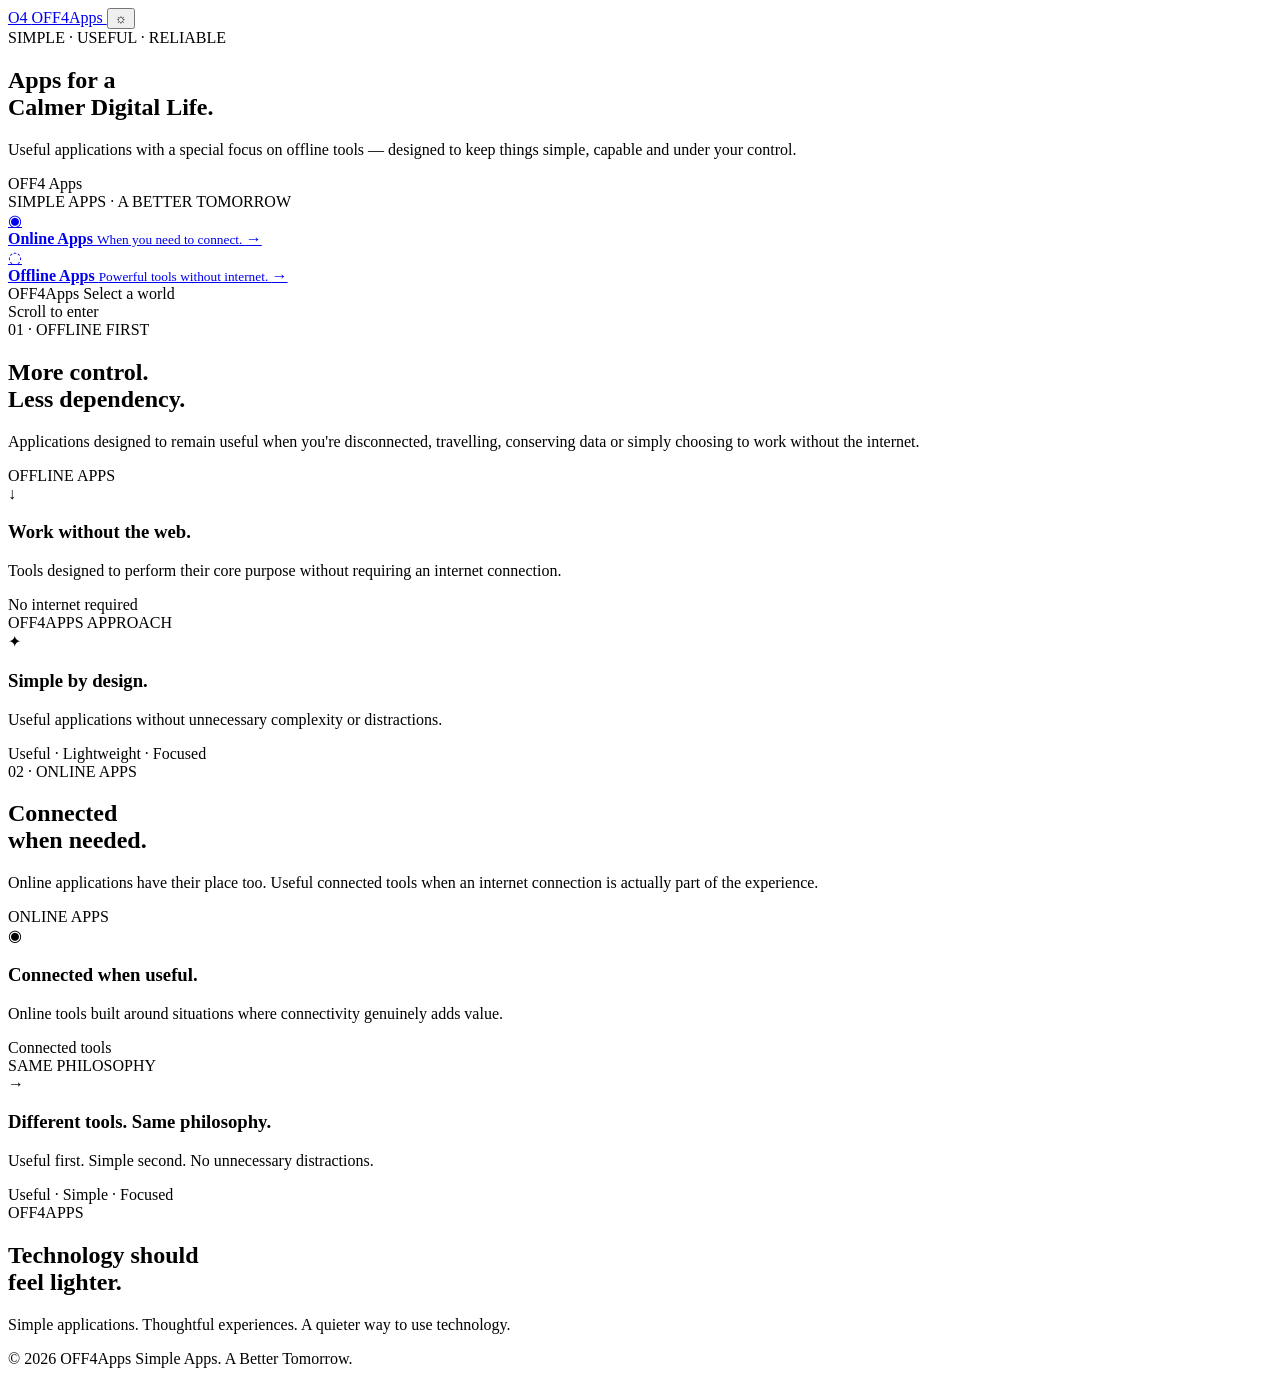
==== commit 17bd4d64: "ChatGPT index 2" ====
--- a/index.html
+++ b/index.html
@@ -1,1687 +1,46 @@
 <!DOCTYPE html>
 <html lang="en">
 <head>
-<meta charset="UTF-8">
-
-<meta name="viewport" content="width=device-width, initial-scale=1.0">
-
-<meta name="description"
-content="OFF4Apps — Simple applications with a focus on useful offline tools.">
-
-<meta name="theme-color" content="#f7f8fb">
-
-<title>OFF4Apps — Simple Apps. A Better Tomorrow.</title>
-
-<style>
-
-/* =========================================================
-   OFF4Apps — PHASE 2.1
-   Cinematic Landing Experience
-========================================================= */
-
-:root {
-
-    --bg: #f7f8fb;
-
-    --surface:
-        rgba(255,255,255,.58);
-
-    --surface-solid:
-        rgba(255,255,255,.90);
-
-    --text:
-        #111827;
-
-    --muted:
-        #667085;
-
-    --border:
-        rgba(17,24,39,.10);
-
-    --blue:
-        #1473e6;
-
-    --pink:
-        #e85b91;
-
-    --blue-soft:
-        rgba(20,115,230,.12);
-
-    --pink-soft:
-        rgba(232,91,145,.12);
-
-    --shadow:
-        0 35px 100px rgba(20,30,50,.15);
-
-    --cinematic-ease:
-        cubic-bezier(.16,1,.3,1);
-}
-
-
-body.dark {
-
-    --bg: #0b1017;
-
-    --surface:
-        rgba(20,27,38,.60);
-
-    --surface-solid:
-        rgba(20,27,38,.92);
-
-    --text:
-        #f4f7fb;
-
-    --muted:
-        #9ba8ba;
-
-    --border:
-        rgba(255,255,255,.10);
-
-    --blue:
-        #62a8ff;
-
-    --pink:
-        #ff78aa;
-
-    --blue-soft:
-        rgba(98,168,255,.12);
-
-    --pink-soft:
-        rgba(255,120,170,.12);
-
-    --shadow:
-        0 35px 100px rgba(0,0,0,.40);
-}
-
-
-/* =========================================================
-   RESET
-========================================================= */
-
-* {
-    box-sizing: border-box;
-}
-
-
-html {
-    scroll-behavior: smooth;
-}
-
-
-body {
-
-    margin: 0;
-
-    color:
-        var(--text);
-
-    font-family:
-        Inter,
-        system-ui,
-        -apple-system,
-        BlinkMacSystemFont,
-        "Segoe UI",
-        sans-serif;
-
-    background:
-
-        radial-gradient(
-            circle at 15% 20%,
-            var(--pink-soft),
-            transparent 30%
-        ),
-
-        radial-gradient(
-            circle at 85% 20%,
-            var(--blue-soft),
-            transparent 30%
-        ),
-
-        var(--bg);
-
-    overflow-x: hidden;
-
-    transition:
-        background .6s ease,
-        color .6s ease;
-}
-
-
-body::before {
-
-    content: "";
-
-    position: fixed;
-
-    inset: 0;
-
-    pointer-events: none;
-
-    z-index: -1;
-
-    background:
-
-        radial-gradient(
-            circle at 50% 40%,
-            rgba(255,255,255,.30),
-            transparent 42%
-        );
-
-    opacity: .8;
-}
-
-
-body.dark::before {
-
-    background:
-
-        radial-gradient(
-            circle at 50% 40%,
-            rgba(100,150,255,.07),
-            transparent 45%
-        );
-}
-
-
-a {
-
-    color: inherit;
-
-    text-decoration: none;
-}
-
-
-/* =========================================================
-   NAVIGATION
-========================================================= */
-
-.nav {
-
-    position: fixed;
-
-    z-index: 100;
-
-    top: 18px;
-
-    left: 50%;
-
-    transform:
-        translateX(-50%);
-
-    width:
-        min(1100px, calc(100% - 32px));
-
-    padding:
-        11px 16px 11px 20px;
-
-    display: flex;
-
-    align-items: center;
-
-    justify-content: space-between;
-
-    border:
-        1px solid
-        var(--border);
-
-    border-radius:
-        999px;
-
-    background:
-        var(--surface);
-
-    backdrop-filter:
-        blur(24px);
-
-    -webkit-backdrop-filter:
-        blur(24px);
-
-    box-shadow:
-        0 12px 45px
-        rgba(0,0,0,.08);
-}
-
-
-.logo {
-
-    display: flex;
-
-    align-items: center;
-
-    gap: 10px;
-
-    font-size:
-        1.1rem;
-
-    font-weight:
-        800;
-
-    letter-spacing:
-        -.04em;
-}
-
-
-.logo-box {
-
-    width: 35px;
-
-    height: 35px;
-
-    display: grid;
-
-    place-items: center;
-
-    border-radius:
-        11px;
-
-    color:
-        white;
-
-    background:
-
-        linear-gradient(
-            135deg,
-            var(--blue),
-            var(--pink)
-        );
-
-    box-shadow:
-
-        0 8px 25px
-        rgba(20,115,230,.25);
-}
-
-
-.theme {
-
-    width: 45px;
-
-    height: 34px;
-
-    border:
-        1px solid
-        var(--border);
-
-    border-radius:
-        999px;
-
-    background:
-        var(--surface-solid);
-
-    color:
-        var(--text);
-
-    cursor:
-        pointer;
-
-    transition:
-        transform .25s ease;
-}
-
-
-.theme:hover {
-
-    transform:
-        translateY(-2px);
-}
-
-
-/* =========================================================
-   CINEMATIC HERO
-========================================================= */
-
-.cinematic {
-
-    height:
-        230vh;
-
-    position:
-        relative;
-}
-
-
-.cinematic-sticky {
-
-    position:
-        sticky;
-
-    top:
-        0;
-
-    height:
-        100svh;
-
-    overflow:
-        hidden;
-
-    display:
-        flex;
-
-    align-items:
-        center;
-
-    justify-content:
-        center;
-
-    perspective:
-        1800px;
-}
-
-
-/* =========================================================
-   HERO TEXT
-========================================================= */
-
-.hero-content {
-
-    position:
-        absolute;
-
-    z-index:
-        5;
-
-    top:
-        17%;
-
-    left:
-        50%;
-
-    transform:
-        translateX(-50%);
-
-    width:
-        min(900px,90%);
-
-    text-align:
-        center;
-
-    pointer-events:
-        none;
-
-    will-change:
-        opacity,
-        transform,
-        filter;
-}
-
-
-.eyebrow {
-
-    margin-bottom:
-        16px;
-
-    color:
-        var(--muted);
-
-    font-size:
-        .72rem;
-
-    letter-spacing:
-        .28em;
-
-    text-transform:
-        uppercase;
-}
-
-
-.hero-content h1 {
-
-    margin:
-        0;
-
-    font-size:
-        clamp(3rem,7vw,6.5rem);
-
-    line-height:
-        .92;
-
-    letter-spacing:
-        -.075em;
-
-    font-weight:
-        850;
-}
-
-
-.gradient {
-
-    background:
-
-        linear-gradient(
-            100deg,
-            var(--blue),
-            var(--pink)
-        );
-
-    -webkit-background-clip:
-        text;
-
-    background-clip:
-        text;
-
-    color:
-        transparent;
-}
-
-
-.hero-text {
-
-    max-width:
-        600px;
-
-    margin:
-        24px auto;
-
-    color:
-        var(--muted);
-
-    line-height:
-        1.7;
-
-    font-size:
-        clamp(.95rem,2vw,1.08rem);
-}
-
-
-/* =========================================================
-   LAPTOP WORLD
-========================================================= */
-
-.laptop-world {
-
-    position:
-        absolute;
-
-    inset:
-        0;
-
-    display:
-        flex;
-
-    align-items:
-        center;
-
-    justify-content:
-        center;
-
-    perspective:
-        1800px;
-
-    transform-style:
-        preserve-3d;
-}
-
-
-/* =========================================================
-   AMBIENT GLOW
-========================================================= */
-
-.ambient-glow {
-
-    position:
-        absolute;
-
-    width:
-        70vw;
-
-    height:
-        45vw;
-
-    max-width:
-        1100px;
-
-    max-height:
-        650px;
-
-    border-radius:
-        50%;
-
-    background:
-
-        radial-gradient(
-            ellipse,
-            var(--pink-soft),
-            transparent 68%
-        );
-
-    filter:
-        blur(35px);
-
-    transform:
-        translateY(8vh)
-        scale(1);
-
-    opacity:
-        .65;
-
-    transition:
-        transform .12s linear,
-        opacity .12s linear;
-
-    pointer-events:
-        none;
-}
-
-
-/* =========================================================
-   FLOOR SHADOW
-========================================================= */
-
-.laptop-world::after {
-
-    content:
-        "";
-
-    position:
-        absolute;
-
-    width:
-        min(760px,70vw);
-
-    height:
-        120px;
-
-    left:
-        50%;
-
-    bottom:
-        8%;
-
-    transform:
-        translateX(-50%)
-        translateY(20px)
-        scaleX(1);
-
-    border-radius:
-        50%;
-
-    background:
-        rgba(20,30,50,.15);
-
-    filter:
-        blur(35px);
-
-    opacity:
-        .55;
-
-    pointer-events:
-        none;
-
-    transition:
-        transform .12s linear,
-        opacity .12s linear;
-}
-
-
-body.dark .laptop-world::after {
-
-    background:
-        rgba(0,0,0,.55);
-}
-
-
-/* =========================================================
-   LAPTOP
-========================================================= */
-
-.laptop {
-
-    position:
-        relative;
-
-    width:
-        min(900px,92vw);
-
-    aspect-ratio:
-        16 / 10;
-
-    transform-style:
-        preserve-3d;
-
-    transform:
-
-        translate3d(
-            0,
-            var(--moveY,6vh),
-            var(--depth,0px)
-        )
-
-        rotateX(var(--rx,0deg))
-
-        rotateY(var(--ry,0deg))
-
-        scale(var(--scale,1));
-
-    will-change:
-        transform;
-
-    transition:
-        transform .06s linear;
-}
-
-
-/* =========================================================
-   SCREEN SHELL
-========================================================= */
-
-.screen-shell {
-
-    position:
-        absolute;
-
-    top:
-        0;
-
-    left:
-        8%;
-
-    right:
-        8%;
-
-    height:
-        78%;
-
-    padding:
-        12px;
-
-    border-radius:
-        25px 25px 10px 10px;
-
-    background:
-
-        linear-gradient(
-            145deg,
-            #363c46,
-            #080b10
-        );
-
-    box-shadow:
-
-        inset
-        0 0 0 1px
-        rgba(255,255,255,.13),
-
-        0 35px 60px
-        rgba(0,0,0,.20);
-
-    transform:
-        translateZ(0);
-
-    transform-style:
-        preserve-3d;
-}
-
-
-/* =========================================================
-   SCREEN
-========================================================= */
-
-.screen {
-
-    position:
-        relative;
-
-    height:
-        100%;
-
-    overflow:
-        hidden;
-
-    border-radius:
-        15px 15px 5px 5px;
-
-    background:
-
-        radial-gradient(
-            circle at 50% 0%,
-            rgba(255,255,255,.95),
-            transparent 38%
-        ),
-
-        linear-gradient(
-            145deg,
-            #eef3f8,
-            #dce6f1
-        );
-}
-
-
-body.dark .screen {
-
-    background:
-
-        radial-gradient(
-            circle at 50% 0%,
-            rgba(98,168,255,.15),
-            transparent 38%
-        ),
-
-        linear-gradient(
-            145deg,
-            #151c27,
-            #090e15
-        );
-}
-
-
-.screen::after {
-
-    content:
-        "";
-
-    position:
-        absolute;
-
-    inset:
-        0;
-
-    pointer-events:
-        none;
-
-    background:
-
-        radial-gradient(
-            circle at 25% 45%,
-            var(--pink-soft),
-            transparent 28%
-        ),
-
-        radial-gradient(
-            circle at 75% 50%,
-            var(--blue-soft),
-            transparent 30%
-        );
-}
-
-
-/* =========================================================
-   SCREEN CONTENT
-========================================================= */
-
-.screen-content {
-
-    position:
-        relative;
-
-    z-index:
-        2;
-
-    height:
-        100%;
-
-    display:
-        flex;
-
-    flex-direction:
-        column;
-
-    align-items:
-        center;
-
-    justify-content:
-        center;
-}
-
-
-.screen-logo {
-
-    font-size:
-        clamp(1.4rem,3vw,2.5rem);
-
-    font-weight:
-        850;
-
-    letter-spacing:
-        -.055em;
-}
-
-
-.tagline {
-
-    margin-top:
-        5px;
-
-    margin-bottom:
-        30px;
-
-    color:
-        var(--muted);
-
-    font-size:
-        .6rem;
-
-    letter-spacing:
-        .25em;
-
-    text-transform:
-        uppercase;
-}
-
-
-/* =========================================================
-   CHOICES
-========================================================= */
-
-.choices {
-
-    display:
-        grid;
-
-    grid-template-columns:
-        repeat(2,minmax(170px,230px));
-
-    gap:
-        18px;
-}
-
-
-.choice {
-
-    min-height:
-        150px;
-
-    padding:
-        20px;
-
-    display:
-        flex;
-
-    flex-direction:
-        column;
-
-    align-items:
-        center;
-
-    justify-content:
-        center;
-
-    border:
-        1px solid
-        rgba(255,255,255,.72);
-
-    border-radius:
-        22px;
-
-    background:
-        rgba(255,255,255,.45);
-
-    backdrop-filter:
-        blur(18px);
-
-    -webkit-backdrop-filter:
-        blur(18px);
-
-    box-shadow:
-        0 15px 35px
-        rgba(30,50,80,.08);
-
-    transition:
-        transform .4s var(--cinematic-ease),
-        box-shadow .4s ease,
-        border-color .4s ease;
-}
-
-
-body.dark .choice {
-
-    background:
-        rgba(20,27,38,.48);
-
-    border-color:
-        rgba(255,255,255,.10);
-}
-
-
-.choice:hover {
-
-    transform:
-        translateY(-12px)
-        scale(1.035);
-
-    box-shadow:
-        0 28px 55px
-        rgba(20,30,50,.18);
-}
-
-
-.choice-icon {
-
-    width:
-        48px;
-
-    height:
-        48px;
-
-    margin-bottom:
-        12px;
-
-    display:
-        grid;
-
-    place-items:
-        center;
-
-    border-radius:
-        16px;
-
-    font-size:
-        1.25rem;
-}
-
-
-.online .choice-icon {
-
-    color:
-        var(--blue);
-
-    background:
-        var(--blue-soft);
-}
-
-
-.offline .choice-icon {
-
-    color:
-        var(--pink);
-
-    background:
-        var(--pink-soft);
-}
-
-
-.choice strong {
-
-    font-size:
-        1.03rem;
-}
-
-
-.choice small {
-
-    margin-top:
-        6px;
-
-    color:
-        var(--muted);
-
-    text-align:
-        center;
-}
-
-
-/* =========================================================
-   LAPTOP BASE
-========================================================= */
-
-.base {
-
-    position:
-        absolute;
-
-    left:
-        3%;
-
-    right:
-        3%;
-
-    bottom:
-        2%;
-
-    height:
-        25%;
-
-    background:
-
-        linear-gradient(
-            180deg,
-            #b6bdc6,
-            #707985
-        );
-
-    clip-path:
-
-        polygon(
-            5% 0,
-            95% 0,
-            100% 70%,
-            96% 100%,
-            4% 100%,
-            0 70%
-        );
-
-    border-radius:
-        5px 5px 28px 28px;
-
-    box-shadow:
-        0 25px 25px
-        rgba(0,0,0,.18);
-}
-
-
-.trackpad {
-
-    position:
-        absolute;
-
-    width:
-        24%;
-
-    height:
-        38%;
-
-    left:
-        38%;
-
-    top:
-        18%;
-
-    border-radius:
-        8px;
-
-    background:
-        rgba(255,255,255,.15);
-
-    border:
-        1px solid
-        rgba(0,0,0,.10);
-}
-
-
-/* =========================================================
-   CINEMATIC OVERLAY
-========================================================= */
-
-.cinematic-overlay {
-
-    position:
-        absolute;
-
-    inset:
-        0;
-
-    z-index:
-        4;
-
-    pointer-events:
-        none;
-
-    background:
-
-        radial-gradient(
-            circle at center,
-            transparent 18%,
-            rgba(0,0,0,.16)
-        );
-
-    opacity:
-        var(--vignette,0);
-
-    transition:
-        opacity .1s linear;
-}
-
-
-/* =========================================================
-   SCROLL INDICATOR
-========================================================= */
-
-.scroll-indicator {
-
-    position:
-        absolute;
-
-    z-index:
-        8;
-
-    bottom:
-        28px;
-
-    left:
-        50%;
-
-    transform:
-        translateX(-50%);
-
-    color:
-        var(--muted);
-
-    font-size:
-        .72rem;
-
-    letter-spacing:
-        .16em;
-
-    text-transform:
-        uppercase;
-
-    transition:
-        opacity .15s linear;
-}
-
-
-/* =========================================================
-   NORMAL SECTIONS
-========================================================= */
-
-.section {
-
-    min-height:
-        80svh;
-
-    padding:
-        120px 24px;
-
-    display:
-        grid;
-
-    place-items:
-        center;
-}
-
-
-.section-inner {
-
-    width:
-        min(1100px,100%);
-}
-
-
-.reveal {
-
-    opacity:
-        0;
-
-    transform:
-        translateY(55px)
-        scale(.97);
-
-    transition:
-        opacity .8s ease,
-        transform .8s ease;
-}
-
-
-.reveal.visible {
-
-    opacity:
-        1;
-
-    transform:
-        translateY(0)
-        scale(1);
-}
-
-
-.section h2 {
-
-    margin:
-        0;
-
-    font-size:
-        clamp(2.5rem,6vw,5rem);
-
-    line-height:
-        .98;
-
-    letter-spacing:
-        -.065em;
-}
-
-
-.section-description {
-
-    max-width:
-        620px;
-
-    color:
-        var(--muted);
-
-    line-height:
-        1.7;
-}
-
-
-.cards {
-
-    display:
-        grid;
-
-    grid-template-columns:
-        repeat(2,1fr);
-
-    gap:
-        24px;
-
-    margin-top:
-        50px;
-}
-
-
-.card {
-
-    min-height:
-        300px;
-
-    padding:
-        35px;
-
-    border:
-        1px solid
-        var(--border);
-
-    border-radius:
-        28px;
-
-    background:
-        var(--surface);
-
-    backdrop-filter:
-        blur(20px);
-
-    -webkit-backdrop-filter:
-        blur(20px);
-
-    box-shadow:
-        var(--shadow);
-
-    transition:
-        transform .45s ease,
-        border-color .45s ease;
-}
-
-
-.card:hover {
-
-    transform:
-        translateY(-8px);
-}
-
-
-.card-number {
-
-    color:
-        var(--muted);
-
-    font-size:
-        .7rem;
-
-    letter-spacing:
-        .2em;
-
-    text-transform:
-        uppercase;
-}
-
-
-.card h3 {
-
-    margin-top:
-        55px;
-
-    font-size:
-        2rem;
-
-    letter-spacing:
-        -.04em;
-}
-
-
-.card p {
-
-    max-width:
-        430px;
-
-    color:
-        var(--muted);
-
-    line-height:
-        1.7;
-}
-
-
-.pill {
-
-    display:
-        inline-block;
-
-    margin-top:
-        20px;
-
-    padding:
-        9px 14px;
-
-    border:
-        1px solid
-        var(--border);
-
-    border-radius:
-        999px;
-
-    background:
-        var(--surface-solid);
-
-    color:
-        var(--muted);
-
-    font-size:
-        .78rem;
-}
-
-
-/* =========================================================
-   FINAL
-========================================================= */
-
-.final {
-
-    min-height:
-        65svh;
-
-    text-align:
-        center;
-}
-
-
-.final p {
-
-    max-width:
-        550px;
-
-    margin:
-        25px auto;
-
-    color:
-        var(--muted);
-
-    line-height:
-        1.7;
-}
-
-
-/* =========================================================
-   FOOTER
-========================================================= */
-
-footer {
-
-    padding:
-        30px 24px;
-
-    border-top:
-        1px solid
-        var(--border);
-
-    color:
-        var(--muted);
-
-    font-size:
-        .8rem;
-}
-
-
-.footer-inner {
-
-    width:
-        min(1100px,100%);
-
-    margin:
-        auto;
-
-    display:
-        flex;
-
-    justify-content:
-        space-between;
-}
-
-
-/* =========================================================
-   MOBILE
-========================================================= */
-
-@media(max-width:760px) {
-
-    .nav {
-
-        top:
-            10px;
-
-        width:
-            calc(100% - 20px);
-    }
-
-
-    .cinematic {
-
-        height:
-            180vh;
-    }
-
-
-    .cinematic-sticky {
-
-        perspective:
-            1100px;
-    }
-
-
-    .hero-content {
-
-        top:
-            14%;
-    }
-
-
-    .hero-content h1 {
-
-        font-size:
-            clamp(3rem,14vw,5rem);
-    }
-
-
-    .hero-text {
-
-        font-size:
-            .92rem;
-
-        max-width:
-            500px;
-    }
-
-
-    .laptop {
-
-        width:
-            105vw;
-
-        transform:
-
-            translate3d(
-                0,
-                var(--moveY,5vh),
-                0
-            )
-
-            scale(var(--scale,1)) !important;
-    }
-
-
-    .screen-shell {
-
-        left:
-            2%;
-
-        right:
-            2%;
-
-        padding:
-            8px;
-
-        border-radius:
-            16px 16px 7px 7px;
-    }
-
-
-    .screen {
-
-        border-radius:
-            10px 10px 4px 4px;
-    }
-
-
-    .screen-logo {
-
-        font-size:
-            1.25rem;
-    }
-
-
-    .tagline {
-
-        font-size:
-            .42rem;
-
-        margin-bottom:
-            14px;
-    }
-
-
-    .choices {
-
-        width:
-            90%;
-
-        grid-template-columns:
-            repeat(2,1fr);
-
-        gap:
-            9px;
-    }
-
-
-    .choice {
-
-        min-height:
-            112px;
-
-        padding:
-            10px;
-
-        border-radius:
-            15px;
-    }
-
-
-    .choice-icon {
-
-        width:
-            34px;
-
-        height:
-            34px;
-
-        margin-bottom:
-            7px;
-
-        border-radius:
-            11px;
-
-        font-size:
-            .9rem;
-    }
-
-
-    .choice strong {
-
-        font-size:
-            .76rem;
-    }
-
-
-    .choice small {
-
-        font-size:
-            .55rem;
-    }
-
-
-    .section {
-
-        padding:
-            90px 20px;
-    }
-
-
-    .cards {
-
-        grid-template-columns:
-            1fr;
-    }
-
-
-    .card {
-
-        min-height:
-            260px;
-
-        padding:
-            28px;
-    }
-
-
-    .footer-inner {
-
-        flex-direction:
-            column;
-
-        gap:
-            10px;
-    }
-
-}
-
-
-/* =========================================================
-   ACCESSIBILITY
-========================================================= */
-
-@media(prefers-reduced-motion:reduce) {
-
-    html {
-
-        scroll-behavior:
-            auto;
-    }
-
-    *,
-    *::before,
-    *::after {
-
-        animation-duration:
-            .01ms !important;
-
-        transition-duration:
-            .01ms !important;
-    }
-}
-
-</style>
+    <meta charset="UTF-8">
+
+    <meta
+        name="viewport"
+        content="width=device-width, initial-scale=1.0"
+    >
+
+    <meta
+        name="description"
+        content="OFF4Apps — Simple Apps. A Better Tomorrow."
+    >
+
+    <meta
+        name="theme-color"
+        content="#f7f8fb"
+    >
+
+    <title>
+        OFF4Apps — Simple Apps. A Better Tomorrow.
+    </title>
+
+    <link
+        rel="stylesheet"
+        href="styles.css"
+    >
 </head>
 
-
 <body>
 
-
-<!-- =======================================================
+<!-- =====================================================
      NAVIGATION
-======================================================= -->
+===================================================== -->
 
 <header class="nav">
 
     <a
-        href="#"
+        href="#home"
         class="logo"
-        aria-label="OFF4Apps home">
+        aria-label="OFF4Apps Home"
+    >
 
         <span class="logo-box">
             O4
@@ -1698,118 +57,131 @@
         class="theme"
         id="themeButton"
         type="button"
-        aria-label="Switch between light and dark mode">
-
+        aria-label="Switch theme"
+    >
         ☼
-
     </button>
 
 </header>
 
 
-
-<!-- =======================================================
+<!-- =====================================================
      CINEMATIC HERO
-======================================================= -->
+===================================================== -->
 
 <section
     class="cinematic"
-    id="home">
-
+    id="home"
+>
 
     <div class="cinematic-sticky">
 
 
-        <!-- Ambient background -->
-
-        <div
-            class="ambient-glow"
-            id="ambientGlow">
-        </div>
+        <!-- Atmospheric background -->
+
+        <div
+            class="ambient ambient-pink"
+            id="ambientPink"
+        ></div>
+
+        <div
+            class="ambient ambient-blue"
+            id="ambientBlue"
+        ></div>
+
+        <div
+            class="ambient ambient-white"
+            id="ambientWhite"
+        ></div>
+
+
+        <!-- Background grid -->
+
+        <div class="background-grid"></div>
 
 
         <!-- Hero text -->
 
         <div
             class="hero-content"
-            id="heroContent">
+            id="heroContent"
+        >
 
             <div class="eyebrow">
-
-                Simple · Useful · Reliable
-
+                SIMPLE · USEFUL · RELIABLE
             </div>
 
-
             <h1>
-
-                Apps for a<br>
+                Apps for a
+                <br>
 
                 <span class="gradient">
                     Calmer Digital Life.
                 </span>
-
             </h1>
 
-
             <p class="hero-text">
-
                 Useful applications with a special focus
                 on offline tools — designed to keep things
                 simple, capable and under your control.
-
             </p>
 
         </div>
 
 
-
-        <!-- Laptop -->
+        <!-- =================================================
+             LAPTOP WORLD
+        ================================================== -->
 
         <div
             class="laptop-world"
-            id="laptopWorld">
+            id="laptopWorld"
+        >
+
+            <div
+                class="laptop-shadow"
+                id="laptopShadow"
+            ></div>
 
 
             <div
                 class="laptop"
-                id="laptop">
-
-
-                <!-- Laptop screen -->
+                id="laptop"
+            >
+
+                <!-- Screen -->
 
                 <div class="screen-shell">
 
                     <div class="screen">
 
+                        <div class="screen-glow"></div>
 
                         <div class="screen-content">
 
 
                             <div class="screen-logo">
-
                                 OFF4<span class="gradient">
                                     Apps
                                 </span>
-
                             </div>
 
 
                             <div class="tagline">
-
-                                Simple Apps · A Better Tomorrow
-
+                                SIMPLE APPS · A BETTER TOMORROW
                             </div>
 
 
-                            <!-- Choices -->
-
                             <div class="choices">
 
+
+                                <!-- Online -->
 
                                 <a
                                     href="#online"
-                                    class="choice online">
+                                    class="choice online"
+                                    data-choice="online"
+                                >
 
                                     <div class="choice-icon">
                                         ◉
@@ -1823,12 +195,20 @@
                                         When you need to connect.
                                     </small>
 
+                                    <span class="choice-arrow">
+                                        →
+                                    </span>
+
                                 </a>
 
+
+                                <!-- Offline -->
 
                                 <a
                                     href="#offline"
-                                    class="choice offline">
+                                    class="choice offline"
+                                    data-choice="offline"
+                                >
 
                                     <div class="choice-icon">
                                         ◌
@@ -1842,11 +222,29 @@
                                         Powerful tools without internet.
                                     </small>
 
+                                    <span class="choice-arrow">
+                                        →
+                                    </span>
+
                                 </a>
 
 
                             </div>
 
+
+                            <div class="screen-status">
+
+                                <span>
+                                    OFF4Apps
+                                </span>
+
+                                <span>
+                                    Select a world
+                                </span>
+
+                            </div>
+
+
                         </div>
 
                     </div>
@@ -1854,7 +252,6 @@
                 </div>
 
 
-
                 <!-- Laptop base -->
 
                 <div class="base">
@@ -1863,44 +260,47 @@
 
                 </div>
 
-
             </div>
 
         </div>
 
 
-
-        <!-- Cinematic overlay -->
+        <!-- Cinematic vignette -->
 
         <div
             class="cinematic-overlay"
-            id="cinematicOverlay">
-        </div>
-
+            id="cinematicOverlay"
+        ></div>
+
+
+        <!-- Scroll indicator -->
 
         <div
             class="scroll-indicator"
-            id="scrollIndicator">
-
-            Scroll to enter ↓
-
-        </div>
-
+            id="scrollIndicator"
+        >
+
+            <span class="scroll-line"></span>
+
+            <span>
+                Scroll to enter
+            </span>
+
+        </div>
 
     </div>
 
 </section>
 
 
-
-<!-- =======================================================
-     OFFLINE
-======================================================= -->
+<!-- =====================================================
+     OFFLINE APPS
+===================================================== -->
 
 <section
     class="section"
-    id="offline">
-
+    id="offline"
+>
 
     <div class="section-inner">
 
@@ -1908,57 +308,50 @@
         <div class="reveal">
 
             <div class="eyebrow">
-                01 · Offline First
+                01 · OFFLINE FIRST
             </div>
 
-
             <h2>
-
-                More control.<br>
+                More control.
+                <br>
 
                 <span class="gradient">
                     Less dependency.
                 </span>
-
             </h2>
 
-
             <p class="section-description">
-
                 Applications designed to remain useful
                 when you're disconnected, travelling,
                 conserving data or simply choosing to
                 work without the internet.
-
             </p>
 
         </div>
 
 
-
         <div class="cards">
 
 
             <article class="card reveal">
 
                 <div class="card-number">
-                    Offline Apps
-                </div>
-
+                    OFFLINE APPS
+                </div>
+
+                <div class="card-icon">
+                    ↓
+                </div>
 
                 <h3>
                     Work without the web.
                 </h3>
 
-
                 <p>
-
                     Tools designed to perform their core
                     purpose without requiring an internet
                     connection.
-
                 </p>
-
 
                 <span class="pill">
                     No internet required
@@ -1967,26 +360,24 @@
             </article>
 
 
-
             <article class="card reveal">
 
                 <div class="card-number">
-                    OFF4Apps approach
-                </div>
-
+                    OFF4APPS APPROACH
+                </div>
+
+                <div class="card-icon">
+                    ✦
+                </div>
 
                 <h3>
                     Simple by design.
                 </h3>
 
-
                 <p>
-
                     Useful applications without unnecessary
                     complexity or distractions.
-
                 </p>
-
 
                 <span class="pill">
                     Useful · Lightweight · Focused
@@ -2002,15 +393,14 @@
 </section>
 
 
-
-<!-- =======================================================
-     ONLINE
-======================================================= -->
+<!-- =====================================================
+     ONLINE APPS
+===================================================== -->
 
 <section
     class="section"
-    id="online">
-
+    id="online"
+>
 
     <div class="section-inner">
 
@@ -2018,56 +408,81 @@
         <div class="reveal">
 
             <div class="eyebrow">
-                02 · Online Apps
+                02 · ONLINE APPS
             </div>
 
-
             <h2>
-
-                Connected<br>
+                Connected
+                <br>
 
                 <span class="gradient">
                     when needed.
                 </span>
-
             </h2>
 
-
             <p class="section-description">
-
                 Online applications have their place too.
                 Useful connected tools when an internet
                 connection is actually part of the experience.
-
             </p>
 
         </div>
 
 
-
-        <div class="card reveal">
-
-            <div class="card-number">
-                Online Apps
-            </div>
-
-
-            <h3>
-                Different tools. Same philosophy.
-            </h3>
-
-
-            <p>
-
-                Useful first. Simple second.
-                No unnecessary distractions.
-
-            </p>
-
-
-            <span class="pill">
-                Explore connected tools →
-            </span>
+        <div class="cards">
+
+
+            <article class="card reveal">
+
+                <div class="card-number">
+                    ONLINE APPS
+                </div>
+
+                <div class="card-icon">
+                    ◉
+                </div>
+
+                <h3>
+                    Connected when useful.
+                </h3>
+
+                <p>
+                    Online tools built around situations
+                    where connectivity genuinely adds value.
+                </p>
+
+                <span class="pill">
+                    Connected tools
+                </span>
+
+            </article>
+
+
+            <article class="card reveal">
+
+                <div class="card-number">
+                    SAME PHILOSOPHY
+                </div>
+
+                <div class="card-icon">
+                    →
+                </div>
+
+                <h3>
+                    Different tools. Same philosophy.
+                </h3>
+
+                <p>
+                    Useful first. Simple second.
+                    No unnecessary distractions.
+                </p>
+
+                <span class="pill">
+                    Useful · Simple · Focused
+                </span>
+
+            </article>
+
 
         </div>
 
@@ -2076,38 +491,31 @@
 </section>
 
 
-
-<!-- =======================================================
+<!-- =====================================================
      FINAL
-======================================================= -->
+===================================================== -->
 
 <section class="section final">
 
     <div class="section-inner reveal">
 
-
         <div class="eyebrow">
-            OFF4Apps
-        </div>
-
+            OFF4APPS
+        </div>
 
         <h2>
-
-            Technology should<br>
+            Technology should
+            <br>
 
             <span class="gradient">
                 feel lighter.
             </span>
-
         </h2>
 
-
         <p>
-
             Simple applications.
             Thoughtful experiences.
             A quieter way to use technology.
-
         </p>
 
     </div>
@@ -2115,10 +523,9 @@
 </section>
 
 
-
-<!-- =======================================================
+<!-- =====================================================
      FOOTER
-======================================================= -->
+===================================================== -->
 
 <footer>
 
@@ -2137,612 +544,7 @@
 </footer>
 
 
-
-<script>
-
-"use strict";
-
-
-/* =========================================================
-   THEME
-========================================================= */
-
-const themeButton =
-    document.getElementById(
-        "themeButton"
-    );
-
-
-const savedTheme =
-    localStorage.getItem(
-        "off4apps-theme"
-    );
-
-
-if (savedTheme === "dark") {
-
-    document.body.classList.add(
-        "dark"
-    );
-
-}
-
-
-function updateThemeButton() {
-
-    themeButton.textContent =
-        document.body.classList.contains("dark")
-            ? "☾"
-            : "☼";
-
-}
-
-
-updateThemeButton();
-
-
-themeButton.addEventListener(
-    "click",
-    () => {
-
-        document.body.classList.toggle(
-            "dark"
-        );
-
-
-        localStorage.setItem(
-            "off4apps-theme",
-
-            document.body.classList.contains("dark")
-                ? "dark"
-                : "light"
-        );
-
-
-        updateThemeButton();
-
-    }
-);
-
-
-/* =========================================================
-   CINEMATIC SCROLL ENGINE
-========================================================= */
-
-const cinematic =
-    document.getElementById(
-        "home"
-    );
-
-
-const laptop =
-    document.getElementById(
-        "laptop"
-    );
-
-
-const heroContent =
-    document.getElementById(
-        "heroContent"
-    );
-
-
-const ambientGlow =
-    document.getElementById(
-        "ambientGlow"
-    );
-
-
-const cinematicOverlay =
-    document.getElementById(
-        "cinematicOverlay"
-    );
-
-
-const scrollIndicator =
-    document.getElementById(
-        "scrollIndicator"
-    );
-
-
-const laptopWorld =
-    document.getElementById(
-        "laptopWorld"
-    );
-
-
-let animationFrame =
-    null;
-
-
-/* =========================================================
-   CLAMP
-========================================================= */
-
-function clamp(
-    value,
-    min,
-    max
-) {
-
-    return Math.max(
-        min,
-        Math.min(
-            max,
-            value
-        )
-    );
-
-}
-
-
-/* =========================================================
-   EASING
-========================================================= */
-
-function cinematicEase(value) {
-
-    return value < .5
-
-        ? 2 * value * value
-
-        : 1 -
-          Math.pow(
-              -2 * value + 2,
-              2
-          ) / 2;
-
-}
-
-
-/* =========================================================
-   UPDATE CINEMATIC
-========================================================= */
-
-function updateCinematic() {
-
-
-    const rect =
-        cinematic.getBoundingClientRect();
-
-
-    /*
-       Total physical distance
-       available for the cinematic.
-    */
-
-    const totalDistance =
-        cinematic.offsetHeight -
-        window.innerHeight;
-
-
-    if (totalDistance <= 0) {
-        return;
-    }
-
-
-    /*
-       How far the user has travelled
-       through the cinematic section.
-    */
-
-    const travelled =
-        -rect.top;
-
-
-    const progress =
-        clamp(
-            travelled /
-            totalDistance,
-
-            0,
-            1
-        );
-
-
-    /*
-       Cinematic easing.
-    */
-
-    const eased =
-        cinematicEase(
-            progress
-        );
-
-
-    /* =====================================================
-       CAMERA MOVEMENT
-    ===================================================== */
-
-
-    /*
-       Laptop starts smaller and farther away.
-       It progressively approaches the viewer.
-    */
-
-    const scale =
-        0.82 +
-        eased * 2.35;
-
-
-    /*
-       Positive Z brings the laptop
-       toward the camera.
-    */
-
-    const depth =
-        eased * 700;
-
-
-    /*
-       Small vertical camera movement.
-    */
-
-    const moveY =
-        7 -
-        eased * 12;
-
-
-    /*
-       Initial perspective angle.
-       Becomes almost flat near the end.
-    */
-
-    const rotateX =
-        12 -
-        eased * 10;
-
-
-    /*
-       Small natural horizontal angle.
-    */
-
-    const rotateY =
-        -2 +
-        eased * 2;
-
-
-    laptop.style.setProperty(
-        "--scale",
-        scale.toFixed(4)
-    );
-
-
-    laptop.style.setProperty(
-        "--depth",
-        `${depth.toFixed(1)}px`
-    );
-
-
-    laptop.style.setProperty(
-        "--moveY",
-        `${moveY.toFixed(2)}vh`
-    );
-
-
-    laptop.style.setProperty(
-        "--rx",
-        `${rotateX.toFixed(2)}deg`
-    );
-
-
-    laptop.style.setProperty(
-        "--ry",
-        `${rotateY.toFixed(2)}deg`
-    );
-
-
-    /* =====================================================
-       HERO TEXT
-    ===================================================== */
-
-
-    /*
-       Text disappears progressively
-       as the viewer enters the laptop.
-    */
-
-    const textOpacity =
-        clamp(
-            1 -
-            progress * 2.2,
-
-            0,
-            1
-        );
-
-
-    /*
-       Text also moves upward.
-    */
-
-    const textMove =
-        progress * -100;
-
-
-    /*
-       Slight blur while disappearing.
-    */
-
-    const textBlur =
-        progress * 5;
-
-
-    heroContent.style.opacity =
-        textOpacity;
-
-
-    heroContent.style.transform =
-        `translate(-50%, ${textMove}px)`;
-
-
-    heroContent.style.filter =
-        `blur(${textBlur}px)`;
-
-
-    /* =====================================================
-       AMBIENT LIGHT
-    ===================================================== */
-
-    const glowScale =
-        1 +
-        eased * 2;
-
-
-    const glowY =
-        8 -
-        eased * 18;
-
-
-    ambientGlow.style.transform =
-        `translateY(${glowY}vh)
-         scale(${glowScale})`;
-
-
-    ambientGlow.style.opacity =
-        .55 +
-        eased * .45;
-
-
-    /* =====================================================
-       FLOOR SHADOW
-    ===================================================== */
-
-    const shadowScale =
-        1 -
-        eased * .45;
-
-
-    const shadowOpacity =
-        .55 -
-        eased * .35;
-
-
-    laptopWorld.style.setProperty(
-        "--shadow-scale",
-        shadowScale
-    );
-
-
-    laptopWorld.style.setProperty(
-        "--shadow-opacity",
-        shadowOpacity
-    );
-
-
-    /* =====================================================
-       VIGNETTE
-    ===================================================== */
-
-    cinematicOverlay.style.setProperty(
-        "--vignette",
-        (eased * .30).toFixed(3)
-    );
-
-
-    /* =====================================================
-       SCROLL INDICATOR
-    ===================================================== */
-
-    scrollIndicator.style.opacity =
-        clamp(
-            1 -
-            progress * 5,
-
-            0,
-            1
-        );
-
-
-    animationFrame =
-        null;
-
-}
-
-
-/* =========================================================
-   REQUEST UPDATE
-========================================================= */
-
-function requestCinematicUpdate() {
-
-    if (!animationFrame) {
-
-        animationFrame =
-            requestAnimationFrame(
-                updateCinematic
-            );
-
-    }
-
-}
-
-
-/* =========================================================
-   SCROLL
-========================================================= */
-
-window.addEventListener(
-    "scroll",
-    requestCinematicUpdate,
-    {
-        passive: true
-    }
-);
-
-
-/* =========================================================
-   RESIZE
-========================================================= */
-
-window.addEventListener(
-    "resize",
-    requestCinematicUpdate
-);
-
-
-/* =========================================================
-   INITIAL
-========================================================= */
-
-updateCinematic();
-
-
-/* =========================================================
-   DESKTOP POINTER DEPTH
-========================================================= */
-
-const finePointer =
-    window.matchMedia(
-        "(pointer:fine)"
-    );
-
-
-if (finePointer.matches) {
-
-
-    laptopWorld.addEventListener(
-        "pointermove",
-        (event) => {
-
-
-            const rect =
-                laptopWorld.getBoundingClientRect();
-
-
-            const x =
-                (
-                    event.clientX -
-                    rect.left
-                )
-                /
-                rect.width
-                -
-                .5;
-
-
-            const y =
-                (
-                    event.clientY -
-                    rect.top
-                )
-                /
-                rect.height
-                -
-                .5;
-
-
-            /*
-               Pointer movement is intentionally
-               subtle so it doesn't fight the scroll.
-            */
-
-            laptop.style.setProperty(
-                "--ry",
-                `${x * 3}deg`
-            );
-
-
-            laptop.style.setProperty(
-                "--rx",
-                `${y * -2}deg`
-            );
-
-        }
-    );
-
-
-    laptopWorld.addEventListener(
-        "pointerleave",
-        () => {
-
-            laptop.style.setProperty(
-                "--ry",
-                "0deg"
-            );
-
-
-            laptop.style.setProperty(
-                "--rx",
-                "0deg"
-            );
-
-        }
-    );
-
-}
-
-
-/* =========================================================
-   SECTION REVEALS
-========================================================= */
-
-const observer =
-    new IntersectionObserver(
-
-        (entries) => {
-
-            entries.forEach(
-                (entry) => {
-
-                    if (
-                        entry.isIntersecting
-                    ) {
-
-                        entry.target
-                            .classList
-                            .add(
-                                "visible"
-                            );
-
-                    }
-
-                }
-            );
-
-        },
-
-        {
-            threshold:
-                .15
-        }
-
-    );
-
-
-document
-    .querySelectorAll(
-        ".reveal"
-    )
-    .forEach(
-        element =>
-            observer.observe(
-                element
-            )
-    );
-
-
-</script>
+<script src="script.js"></script>
 
 </body>
 </html>
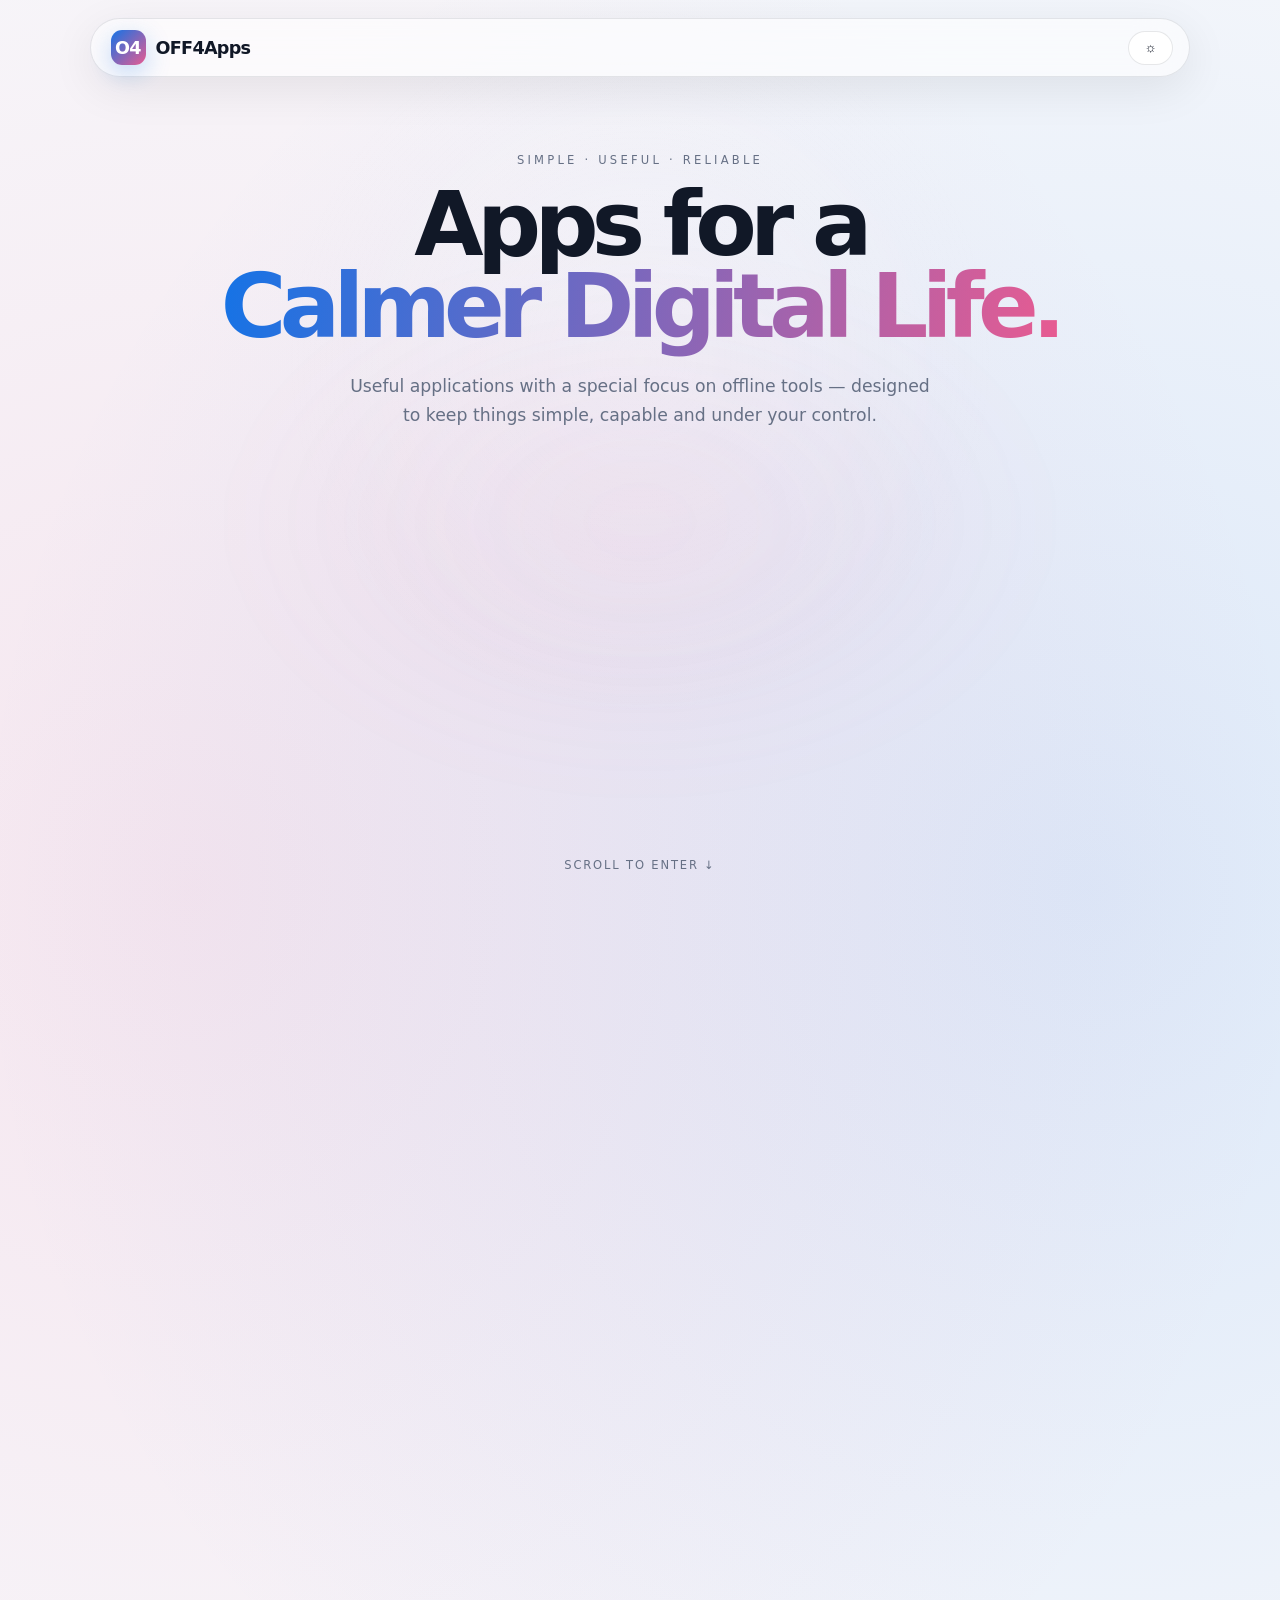
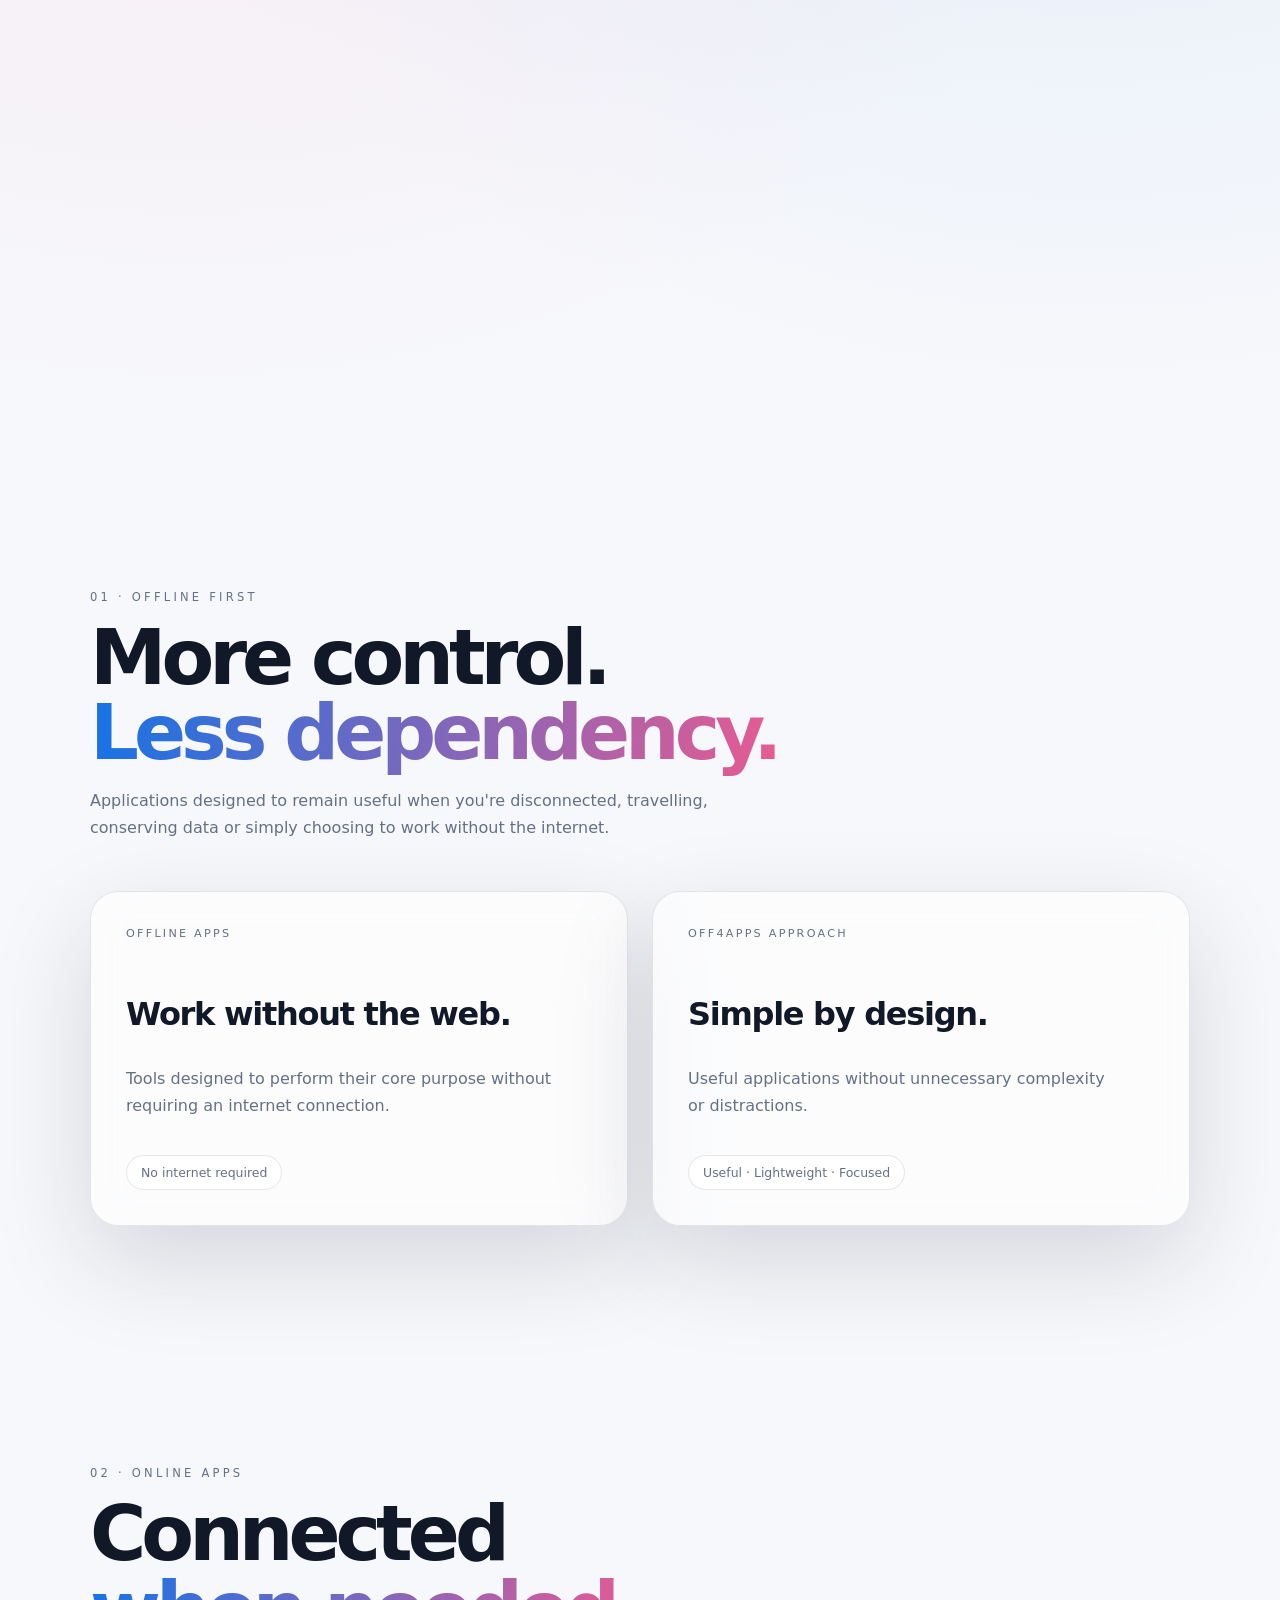
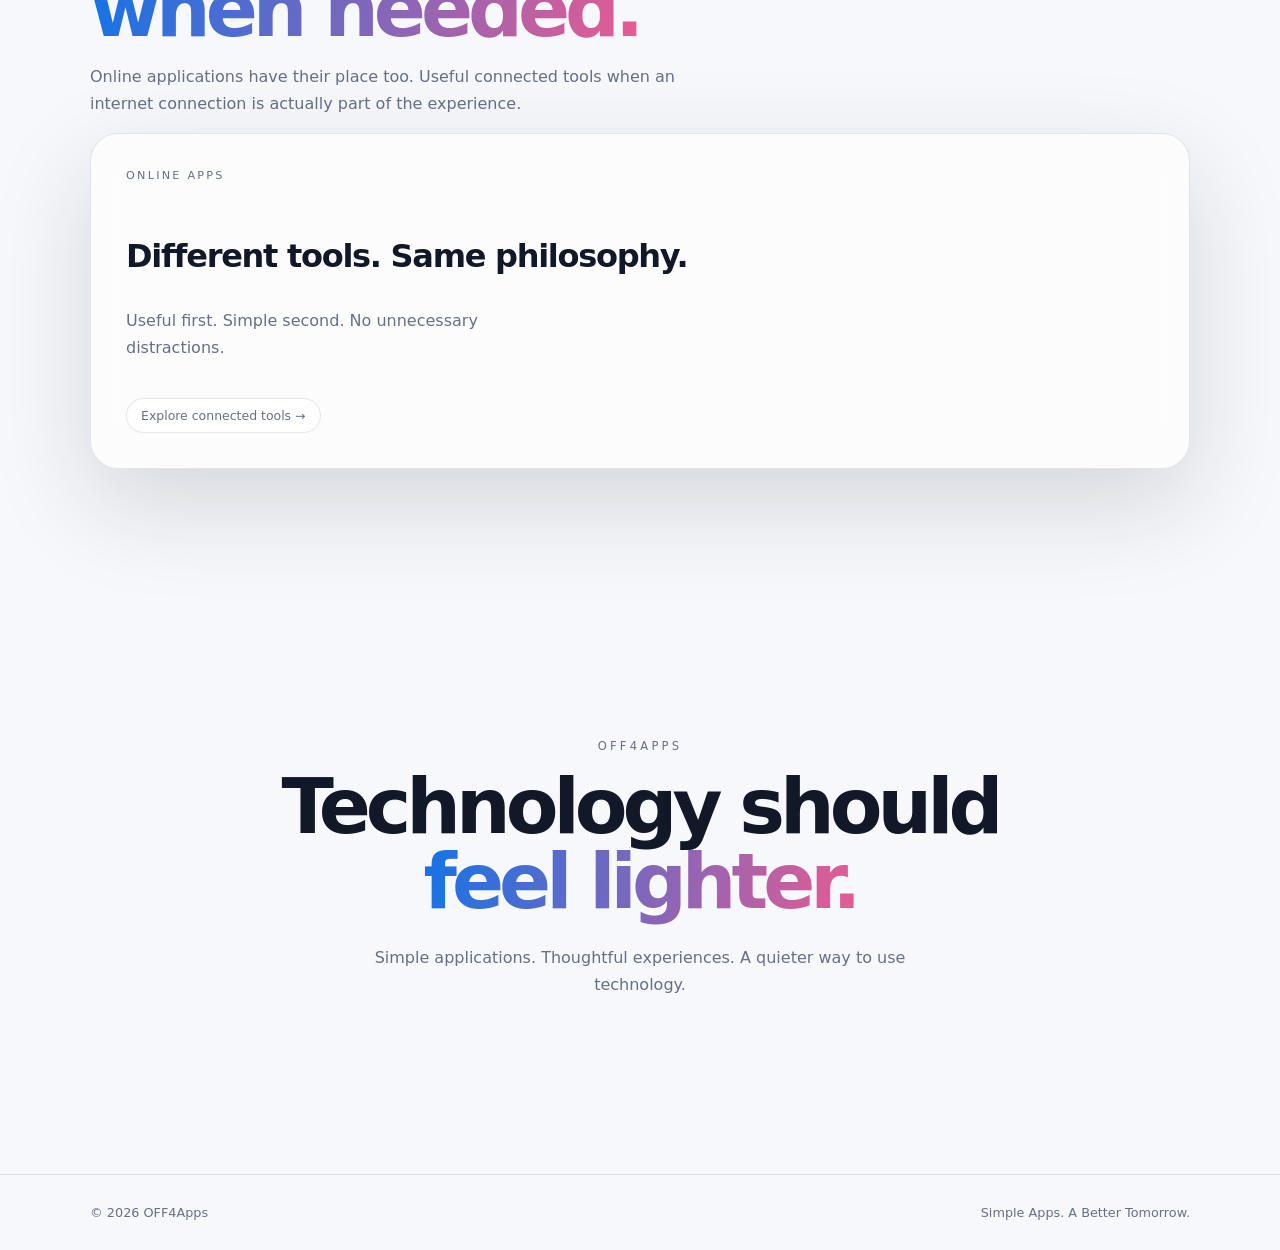
==== commit 6f67bf6e: "ChatGPT index 3" ====
--- a/index.html
+++ b/index.html
@@ -1,46 +1,1129 @@
 <!DOCTYPE html>
 <html lang="en">
 <head>
-    <meta charset="UTF-8">
-
-    <meta
-        name="viewport"
-        content="width=device-width, initial-scale=1.0"
-    >
-
-    <meta
-        name="description"
-        content="OFF4Apps — Simple Apps. A Better Tomorrow."
-    >
-
-    <meta
-        name="theme-color"
-        content="#f7f8fb"
-    >
-
-    <title>
-        OFF4Apps — Simple Apps. A Better Tomorrow.
-    </title>
-
-    <link
-        rel="stylesheet"
-        href="styles.css"
-    >
+<meta charset="UTF-8">
+<meta name="viewport" content="width=device-width, initial-scale=1.0">
+
+<meta name="description"
+content="OFF4Apps — Simple applications with a focus on useful offline tools.">
+
+<meta name="theme-color" content="#f7f8fb">
+
+<title>OFF4Apps — Simple Apps. A Better Tomorrow.</title>
+
+<style>
+
+/* =========================================================
+   OFF4Apps — PHASE 2
+   Cinematic Scroll Experience
+========================================================= */
+
+:root {
+
+    --bg: #f7f8fb;
+    --surface: rgba(255,255,255,.58);
+    --surface-solid: rgba(255,255,255,.90);
+
+    --text: #111827;
+    --muted: #667085;
+
+    --border: rgba(17,24,39,.10);
+
+    --blue: #1473e6;
+    --pink: #e85b91;
+
+    --blue-soft: rgba(20,115,230,.12);
+    --pink-soft: rgba(232,91,145,.12);
+
+    --shadow:
+        0 35px 100px rgba(20,30,50,.15);
+}
+
+
+body.dark {
+
+    --bg: #0b1017;
+
+    --surface: rgba(20,27,38,.60);
+    --surface-solid: rgba(20,27,38,.92);
+
+    --text: #f4f7fb;
+    --muted: #9ba8ba;
+
+    --border: rgba(255,255,255,.10);
+
+    --blue: #62a8ff;
+    --pink: #ff78aa;
+
+    --blue-soft: rgba(98,168,255,.12);
+    --pink-soft: rgba(255,120,170,.12);
+
+    --shadow:
+        0 35px 100px rgba(0,0,0,.40);
+}
+
+
+* {
+    box-sizing: border-box;
+}
+
+
+html {
+    scroll-behavior: smooth;
+}
+
+
+body {
+
+    margin: 0;
+
+    color: var(--text);
+
+    font-family:
+        Inter,
+        system-ui,
+        -apple-system,
+        BlinkMacSystemFont,
+        "Segoe UI",
+        sans-serif;
+
+    background:
+
+        radial-gradient(
+            circle at 15% 20%,
+            var(--pink-soft),
+            transparent 30%
+        ),
+
+        radial-gradient(
+            circle at 85% 20%,
+            var(--blue-soft),
+            transparent 30%
+        ),
+
+        var(--bg);
+
+    overflow-x: hidden;
+
+    transition:
+        background .6s ease,
+        color .6s ease;
+}
+
+
+body::before {
+
+    content: "";
+
+    position: fixed;
+
+    inset: 0;
+
+    pointer-events: none;
+
+    z-index: -1;
+
+    background:
+        radial-gradient(
+            circle at 50% 40%,
+            rgba(255,255,255,.30),
+            transparent 42%
+        );
+
+    opacity: .8;
+}
+
+
+body.dark::before {
+
+    background:
+        radial-gradient(
+            circle at 50% 40%,
+            rgba(100,150,255,.07),
+            transparent 45%
+        );
+}
+
+
+a {
+    color: inherit;
+    text-decoration: none;
+}
+
+
+/* =========================================================
+   NAVIGATION
+========================================================= */
+
+.nav {
+
+    position: fixed;
+
+    z-index: 100;
+
+    top: 18px;
+
+    left: 50%;
+
+    transform: translateX(-50%);
+
+    width:
+        min(1100px, calc(100% - 32px));
+
+    padding:
+        11px 16px 11px 20px;
+
+    display: flex;
+
+    align-items: center;
+
+    justify-content: space-between;
+
+    border:
+        1px solid
+        var(--border);
+
+    border-radius: 999px;
+
+    background:
+        var(--surface);
+
+    backdrop-filter:
+        blur(24px);
+
+    -webkit-backdrop-filter:
+        blur(24px);
+
+    box-shadow:
+        0 12px 45px
+        rgba(0,0,0,.08);
+}
+
+
+.logo {
+
+    display: flex;
+
+    align-items: center;
+
+    gap: 10px;
+
+    font-size: 1.1rem;
+
+    font-weight: 800;
+
+    letter-spacing: -.04em;
+}
+
+
+.logo-box {
+
+    width: 35px;
+    height: 35px;
+
+    display: grid;
+
+    place-items: center;
+
+    border-radius: 11px;
+
+    color: white;
+
+    background:
+        linear-gradient(
+            135deg,
+            var(--blue),
+            var(--pink)
+        );
+
+    box-shadow:
+        0 8px 25px
+        rgba(20,115,230,.25);
+}
+
+
+.theme {
+
+    width: 45px;
+    height: 34px;
+
+    border:
+        1px solid
+        var(--border);
+
+    border-radius: 999px;
+
+    background:
+        var(--surface-solid);
+
+    color:
+        var(--text);
+
+    cursor: pointer;
+
+    transition:
+        transform .25s ease;
+}
+
+
+.theme:hover {
+    transform: translateY(-2px);
+}
+
+
+/* =========================================================
+   HERO / CINEMATIC ZONE
+========================================================= */
+
+/*
+   The hero is intentionally taller than the viewport.
+
+   This creates enough physical scroll distance
+   for the laptop animation to progress smoothly.
+*/
+
+.cinematic {
+    /* Extra scroll room gives each cinematic stage its own breathing space. */
+    height: 230vh;
+    position: relative;
+}
+
+.cinematic-sticky {
+    position: sticky;
+    top: 0;
+    height: 100svh;
+    overflow: hidden;
+    display: flex;
+    align-items: center;
+    justify-content: center;
+    isolation: isolate;
+}
+
+/* The hero copy lives on its own layer. It never gets scaled with the laptop. */
+.hero-content {
+    position: absolute;
+    z-index: 8;
+    top: 17%;
+    left: 50%;
+    transform: translate3d(-50%, 0, 0);
+    width: min(900px, 90%);
+    text-align: center;
+    pointer-events: none;
+    will-change: transform, opacity, filter;
+}
+
+.eyebrow {
+    margin-bottom: 16px;
+    color: var(--muted);
+    font-size: .72rem;
+    letter-spacing: .28em;
+    text-transform: uppercase;
+}
+
+.hero-content h1 {
+    margin: 0;
+    font-size: clamp(3rem, 7vw, 6.5rem);
+    line-height: .92;
+    letter-spacing: -.075em;
+    font-weight: 850;
+}
+
+.gradient {
+    background: linear-gradient(100deg, var(--blue), var(--pink));
+    -webkit-background-clip: text;
+    background-clip: text;
+    color: transparent;
+}
+
+.hero-text {
+    max-width: 600px;
+    margin: 24px auto;
+    color: var(--muted);
+    line-height: 1.7;
+    font-size: clamp(.95rem, 2vw, 1.08rem);
+}
+
+/* =========================================================
+   LAPTOP WORLD
+========================================================= */
+
+.laptop-world {
+    position: absolute;
+    inset: 0;
+    display: flex;
+    align-items: center;
+    justify-content: center;
+    perspective: 1800px;
+    perspective-origin: 50% 48%;
+    transform-style: preserve-3d;
+    z-index: 3;
+}
+
+.ambient-glow {
+    position: absolute;
+    width: 70vw;
+    height: 45vw;
+    max-width: 1000px;
+    max-height: 600px;
+    border-radius: 50%;
+    background: radial-gradient(ellipse, var(--pink-soft), transparent 68%);
+    filter: blur(35px);
+    transform: translateY(8vh);
+    transition: transform .1s linear, opacity .1s linear;
+    z-index: 0;
+}
+
+/* =========================================================
+   PIXEL-SAFE LAPTOP CAMERA
+========================================================= */
+
+.laptop {
+    position: relative;
+    width: min(900px, 92vw);
+    aspect-ratio: 16 / 10;
+    transform-style: preserve-3d;
+    transform-origin: 50% 52%;
+    transform: translate3d(0, var(--moveY, 10vh), 0)
+               rotateX(var(--rx, 12deg))
+               rotateY(var(--ry, 0deg))
+               scale(var(--scale, .70));
+    opacity: 0;
+    will-change: transform, opacity;
+    backface-visibility: hidden;
+    contain: layout style paint;
+}
+
+.screen-shell {
+    position: absolute;
+    top: 0;
+    left: 8%;
+    right: 8%;
+    height: 78%;
+    padding: 12px;
+    border-radius: 25px 25px 10px 10px;
+    background: linear-gradient(145deg, #363c46, #080b10);
+    box-shadow: inset 0 0 0 1px rgba(255,255,255,.13),
+                0 35px 60px rgba(0,0,0,.20);
+    overflow: hidden;
+}
+
+.screen {
+    position: relative;
+    height: 100%;
+    overflow: hidden;
+    border-radius: 15px 15px 5px 5px;
+    background: radial-gradient(circle at 50% 0%, rgba(255,255,255,.95), transparent 38%),
+                linear-gradient(145deg, #eef3f8, #dce6f1);
+    /* Keep this layer vector/HTML and never intentionally magnify it beyond 1.55x. */
+    backface-visibility: hidden;
+}
+
+body.dark .screen {
+    background: radial-gradient(circle at 50% 0%, rgba(98,168,255,.15), transparent 38%),
+                linear-gradient(145deg, #151c27, #090e15);
+}
+
+.screen::after {
+    content: "";
+    position: absolute;
+    inset: 0;
+    pointer-events: none;
+    background: radial-gradient(circle at 25% 45%, var(--pink-soft), transparent 28%),
+                radial-gradient(circle at 75% 50%, var(--blue-soft), transparent 30%);
+}
+
+.screen-content {
+    position: relative;
+    z-index: 2;
+    height: 100%;
+    display: flex;
+    flex-direction: column;
+    align-items: center;
+    justify-content: center;
+}
+
+.screen-logo {
+    font-size: clamp(1.4rem, 3vw, 2.5rem);
+    font-weight: 850;
+    letter-spacing: -.055em;
+}
+
+.tagline {
+    margin-top: 5px;
+    margin-bottom: 30px;
+    color: var(--muted);
+    font-size: .6rem;
+    letter-spacing: .25em;
+    text-transform: uppercase;
+}
+
+/* =========================================================
+   CHOICES
+========================================================= */
+
+.choices {
+    display: grid;
+    grid-template-columns: repeat(2, minmax(170px, 230px));
+    gap: 18px;
+}
+
+.choice {
+    min-height: 150px;
+    padding: 20px;
+    display: flex;
+    flex-direction: column;
+    align-items: center;
+    justify-content: center;
+    border: 1px solid rgba(255,255,255,.72);
+    border-radius: 22px;
+    background: rgba(255,255,255,.45);
+    backdrop-filter: blur(18px);
+    -webkit-backdrop-filter: blur(18px);
+    box-shadow: 0 15px 35px rgba(30,50,80,.08);
+    transition: transform .4s cubic-bezier(.2,.8,.2,1), box-shadow .4s ease, border-color .4s ease;
+}
+
+body.dark .choice {
+    background: rgba(20,27,38,.48);
+    border-color: rgba(255,255,255,.10);
+}
+
+.choice:hover {
+    transform: translateY(-12px) scale(1.035);
+    box-shadow: 0 28px 55px rgba(20,30,50,.18);
+}
+
+.choice-icon {
+    width: 48px;
+    height: 48px;
+    margin-bottom: 12px;
+    display: grid;
+    place-items: center;
+    border-radius: 16px;
+    font-size: 1.25rem;
+}
+
+.online .choice-icon { color: var(--blue); background: var(--blue-soft); }
+.offline .choice-icon { color: var(--pink); background: var(--pink-soft); }
+.choice strong { font-size: 1.03rem; }
+.choice small { margin-top: 6px; color: var(--muted); text-align: center; }
+
+/* =========================================================
+   LAPTOP BASE
+========================================================= */
+
+.base {
+    position: absolute;
+    left: 3%;
+    right: 3%;
+    bottom: 2%;
+    height: 25%;
+    background: linear-gradient(180deg, #b6bdc6, #707985);
+    clip-path: polygon(5% 0, 95% 0, 100% 70%, 96% 100%, 4% 100%, 0 70%);
+    border-radius: 5px 5px 28px 28px;
+    box-shadow: 0 25px 25px rgba(0,0,0,.18);
+}
+
+.trackpad {
+    position: absolute;
+    width: 24%;
+    height: 38%;
+    left: 38%;
+    top: 20%;
+    border-radius: 12px;
+    background: rgba(255,255,255,.16);
+    border: 1px solid rgba(255,255,255,.16);
+}
+
+/* =========================================================
+   SCREEN-ENTRY PORTAL
+
+   This is deliberately a separate, full-resolution HTML layer.
+   We cross-fade to it before the laptop would need an extreme
+   scale. That prevents text from becoming a giant rasterized layer.
+========================================================= */
+
+.screen-portal {
+    position: absolute;
+    inset: 0;
+    z-index: 6;
+    display: grid;
+    place-items: center;
+    padding: 110px 28px 70px;
+    opacity: 0;
+    transform: scale(.985);
+    pointer-events: none;
+    will-change: opacity, transform;
+}
+
+.portal-inner {
+    width: min(1120px, 94vw);
+    min-height: min(620px, 72vh);
+    display: flex;
+    flex-direction: column;
+    align-items: center;
+    justify-content: center;
+    text-align: center;
+    padding: clamp(28px, 5vw, 70px);
+    border: 1px solid var(--border);
+    border-radius: 38px;
+    background: var(--surface-solid);
+    box-shadow: 0 35px 100px rgba(30,45,80,.13);
+    backdrop-filter: blur(24px);
+    -webkit-backdrop-filter: blur(24px);
+}
+
+.portal-logo {
+    font-size: clamp(1.5rem, 3vw, 2.5rem);
+    font-weight: 850;
+    letter-spacing: -.055em;
+}
+
+.portal-tagline {
+    margin: 10px 0 34px;
+    color: var(--muted);
+    letter-spacing: .18em;
+    text-transform: uppercase;
+    font-size: .72rem;
+}
+
+.portal-choices {
+    display: grid;
+    grid-template-columns: repeat(2, minmax(220px, 300px));
+    gap: 20px;
+    width: 100%;
+    justify-content: center;
+}
+
+.portal-choice {
+    min-height: 190px;
+    padding: 28px;
+    display: flex;
+    flex-direction: column;
+    align-items: center;
+    justify-content: center;
+    text-decoration: none;
+    color: var(--text);
+    border: 1px solid var(--border);
+    border-radius: 28px;
+    background: var(--surface);
+    box-shadow: 0 18px 50px rgba(30,50,80,.08);
+    transition: transform .35s ease, box-shadow .35s ease;
+}
+
+.portal-choice:hover {
+    transform: translateY(-8px);
+    box-shadow: 0 28px 70px rgba(30,50,80,.14);
+}
+
+.portal-choice .choice-icon {
+    width: 58px;
+    height: 58px;
+    margin-bottom: 15px;
+}
+
+.portal-choice strong { font-size: 1.15rem; }
+.portal-choice small { margin-top: 8px; color: var(--muted); }
+
+/* Portal gets fully interactive only when the laptop has faded away. */
+.screen-portal.is-live { pointer-events: auto; }
+
+/* =========================================================
+   SCROLL INDICATOR
+========================================================= */
+
+.scroll-indicator {
+
+    position: absolute;
+
+    z-index: 8;
+
+    bottom: 28px;
+
+    left: 50%;
+
+    transform:
+        translateX(-50%);
+
+    color:
+        var(--muted);
+
+    font-size: .72rem;
+
+    letter-spacing: .16em;
+
+    text-transform: uppercase;
+
+    transition:
+        opacity .15s linear;
+}
+
+
+/* =========================================================
+   NORMAL SECTIONS
+========================================================= */
+
+.section {
+
+    min-height: 80svh;
+
+    padding:
+        120px 24px;
+
+    display: grid;
+
+    place-items: center;
+}
+
+
+.section-inner {
+
+    width:
+        min(1100px,100%);
+}
+
+
+.reveal {
+
+    opacity: 0;
+
+    transform:
+        translateY(55px)
+        scale(.97);
+
+    transition:
+        opacity .8s ease,
+        transform .8s ease;
+}
+
+
+.reveal.visible {
+
+    opacity: 1;
+
+    transform:
+        translateY(0)
+        scale(1);
+}
+
+
+.section h2 {
+
+    margin: 0;
+
+    font-size:
+        clamp(2.5rem,6vw,5rem);
+
+    line-height: .98;
+
+    letter-spacing: -.065em;
+}
+
+
+.section-description {
+
+    max-width: 620px;
+
+    color:
+        var(--muted);
+
+    line-height: 1.7;
+}
+
+
+.cards {
+
+    display: grid;
+
+    grid-template-columns:
+        repeat(2,1fr);
+
+    gap: 24px;
+
+    margin-top: 50px;
+}
+
+
+.card {
+
+    min-height: 300px;
+
+    padding: 35px;
+
+    border:
+        1px solid
+        var(--border);
+
+    border-radius: 28px;
+
+    background:
+        var(--surface);
+
+    backdrop-filter:
+        blur(20px);
+
+    -webkit-backdrop-filter:
+        blur(20px);
+
+    box-shadow:
+        var(--shadow);
+
+    transition:
+        transform .45s ease,
+        border-color .45s ease;
+}
+
+
+.card:hover {
+
+    transform:
+        translateY(-8px);
+}
+
+
+.card-number {
+
+    color:
+        var(--muted);
+
+    font-size: .7rem;
+
+    letter-spacing: .2em;
+
+    text-transform: uppercase;
+}
+
+
+.card h3 {
+
+    margin-top: 55px;
+
+    font-size: 2rem;
+
+    letter-spacing: -.04em;
+}
+
+
+.card p {
+
+    max-width: 430px;
+
+    color:
+        var(--muted);
+
+    line-height: 1.7;
+}
+
+
+.pill {
+
+    display: inline-block;
+
+    margin-top: 20px;
+
+    padding:
+        9px 14px;
+
+    border:
+        1px solid
+        var(--border);
+
+    border-radius: 999px;
+
+    background:
+        var(--surface-solid);
+
+    color:
+        var(--muted);
+
+    font-size: .78rem;
+}
+
+
+/* =========================================================
+   FINAL
+========================================================= */
+
+.final {
+
+    min-height: 65svh;
+
+    text-align: center;
+}
+
+
+.final p {
+
+    max-width: 550px;
+
+    margin:
+        25px auto;
+
+    color:
+        var(--muted);
+
+    line-height: 1.7;
+}
+
+
+/* =========================================================
+   FOOTER
+========================================================= */
+
+footer {
+
+    padding:
+        30px 24px;
+
+    border-top:
+        1px solid
+        var(--border);
+
+    color:
+        var(--muted);
+
+    font-size: .8rem;
+}
+
+
+.footer-inner {
+
+    width:
+        min(1100px,100%);
+
+    margin: auto;
+
+    display: flex;
+
+    justify-content: space-between;
+}
+
+
+/* =========================================================
+   MOBILE
+========================================================= */
+
+@media(max-width:760px) {
+
+    .nav {
+
+        top: 10px;
+
+        width:
+            calc(100% - 20px);
+    }
+
+
+    /*
+       On mobile we shorten the cinematic area
+       and keep the laptop readable.
+    */
+
+    .cinematic {
+        height: 175vh;
+    }
+
+
+    .hero-content {
+
+        top: 14%;
+    }
+
+
+    .hero-content h1 {
+
+        font-size:
+            clamp(3rem,14vw,5rem);
+    }
+
+
+    .hero-text {
+
+        font-size: .92rem;
+    }
+
+
+    .laptop {
+        width: 105vw;
+        /* JS owns the camera transform; mobile only changes the physical size. */
+    }
+
+    .screen-portal {
+        padding: 90px 14px 50px;
+    }
+
+    .portal-inner {
+        width: 94vw;
+        min-height: 0;
+        padding: 34px 18px;
+        border-radius: 28px;
+    }
+
+    .portal-choices {
+        grid-template-columns: 1fr;
+        gap: 12px;
+    }
+
+    .portal-choice {
+        min-height: 145px;
+        padding: 20px;
+        border-radius: 22px;
+    }
+
+
+    .screen-shell {
+
+        left: 2%;
+        right: 2%;
+
+        padding: 8px;
+
+        border-radius:
+            16px 16px 7px 7px;
+    }
+
+
+    .screen {
+
+        border-radius:
+            10px 10px 4px 4px;
+    }
+
+
+    .screen-logo {
+
+        font-size: 1.25rem;
+    }
+
+
+    .tagline {
+
+        font-size: .42rem;
+
+        margin-bottom: 14px;
+    }
+
+
+    .choices {
+
+        width: 90%;
+
+        grid-template-columns:
+            repeat(2,1fr);
+
+        gap: 9px;
+    }
+
+
+    .choice {
+
+        min-height: 112px;
+
+        padding: 10px;
+
+        border-radius: 15px;
+    }
+
+
+    .choice-icon {
+
+        width: 34px;
+        height: 34px;
+
+        margin-bottom: 7px;
+
+        border-radius: 11px;
+
+        font-size: .9rem;
+    }
+
+
+    .choice strong {
+
+        font-size: .76rem;
+    }
+
+
+    .choice small {
+
+        font-size: .55rem;
+    }
+
+
+    .section {
+
+        padding:
+            90px 20px;
+    }
+
+
+    .cards {
+
+        grid-template-columns: 1fr;
+    }
+
+
+    .card {
+
+        min-height: 260px;
+
+        padding: 28px;
+    }
+
+
+    .footer-inner {
+
+        flex-direction: column;
+
+        gap: 10px;
+    }
+}
+
+
+/* =========================================================
+   ACCESSIBILITY
+========================================================= */
+
+/* Never allow accidental horizontal overflow from the cinematic world. */
+html, body {
+    overflow-x: clip;
+}
+
+@media(prefers-reduced-motion:reduce) {
+
+    html {
+        scroll-behavior: auto;
+    }
+
+    *,
+    *::before,
+    *::after {
+
+        animation-duration:
+            .01ms !important;
+
+        transition-duration:
+            .01ms !important;
+    }
+}
+
+</style>
 </head>
 
+
 <body>
 
-<!-- =====================================================
+
+<!-- =======================================================
      NAVIGATION
-===================================================== -->
+======================================================= -->
 
 <header class="nav">
 
     <a
-        href="#home"
+        href="#"
         class="logo"
-        aria-label="OFF4Apps Home"
-    >
+        aria-label="OFF4Apps home">
 
         <span class="logo-box">
             O4
@@ -57,131 +1140,118 @@
         class="theme"
         id="themeButton"
         type="button"
-        aria-label="Switch theme"
-    >
+        aria-label="Switch between light and dark mode">
+
         ☼
+
     </button>
 
 </header>
 
 
-<!-- =====================================================
+
+<!-- =======================================================
      CINEMATIC HERO
-===================================================== -->
+======================================================= -->
 
 <section
     class="cinematic"
-    id="home"
->
+    id="home">
+
 
     <div class="cinematic-sticky">
 
 
-        <!-- Atmospheric background -->
+        <!-- Ambient background -->
 
         <div
-            class="ambient ambient-pink"
-            id="ambientPink"
-        ></div>
-
-        <div
-            class="ambient ambient-blue"
-            id="ambientBlue"
-        ></div>
-
-        <div
-            class="ambient ambient-white"
-            id="ambientWhite"
-        ></div>
-
-
-        <!-- Background grid -->
-
-        <div class="background-grid"></div>
+            class="ambient-glow"
+            id="ambientGlow">
+        </div>
 
 
         <!-- Hero text -->
 
         <div
             class="hero-content"
-            id="heroContent"
-        >
+            id="heroContent">
 
             <div class="eyebrow">
-                SIMPLE · USEFUL · RELIABLE
+
+                Simple · Useful · Reliable
+
             </div>
 
+
             <h1>
-                Apps for a
-                <br>
+
+                Apps for a<br>
 
                 <span class="gradient">
                     Calmer Digital Life.
                 </span>
+
             </h1>
 
+
             <p class="hero-text">
+
                 Useful applications with a special focus
                 on offline tools — designed to keep things
                 simple, capable and under your control.
+
             </p>
 
         </div>
 
 
-        <!-- =================================================
-             LAPTOP WORLD
-        ================================================== -->
+
+        <!-- Laptop -->
 
         <div
             class="laptop-world"
-            id="laptopWorld"
-        >
-
-            <div
-                class="laptop-shadow"
-                id="laptopShadow"
-            ></div>
+            id="laptopWorld">
 
 
             <div
                 class="laptop"
-                id="laptop"
-            >
-
-                <!-- Screen -->
+                id="laptop">
+
+
+                <!-- Laptop screen -->
 
                 <div class="screen-shell">
 
                     <div class="screen">
 
-                        <div class="screen-glow"></div>
 
                         <div class="screen-content">
 
 
                             <div class="screen-logo">
+
                                 OFF4<span class="gradient">
                                     Apps
                                 </span>
+
                             </div>
 
 
                             <div class="tagline">
-                                SIMPLE APPS · A BETTER TOMORROW
+
+                                Simple Apps · A Better Tomorrow
+
                             </div>
 
 
+                            <!-- Choices -->
+
                             <div class="choices">
 
-
-                                <!-- Online -->
 
                                 <a
                                     href="#online"
-                                    class="choice online"
-                                    data-choice="online"
-                                >
+                                    class="choice online">
 
                                     <div class="choice-icon">
                                         ◉
@@ -195,20 +1265,12 @@
                                         When you need to connect.
                                     </small>
 
-                                    <span class="choice-arrow">
-                                        →
-                                    </span>
-
                                 </a>
 
-
-                                <!-- Offline -->
 
                                 <a
                                     href="#offline"
-                                    class="choice offline"
-                                    data-choice="offline"
-                                >
+                                    class="choice offline">
 
                                     <div class="choice-icon">
                                         ◌
@@ -222,29 +1284,11 @@
                                         Powerful tools without internet.
                                     </small>
 
-                                    <span class="choice-arrow">
-                                        →
-                                    </span>
-
                                 </a>
 
 
                             </div>
 
-
-                            <div class="screen-status">
-
-                                <span>
-                                    OFF4Apps
-                                </span>
-
-                                <span>
-                                    Select a world
-                                </span>
-
-                            </div>
-
-
                         </div>
 
                     </div>
@@ -252,6 +1296,7 @@
                 </div>
 
 
+
                 <!-- Laptop base -->
 
                 <div class="base">
@@ -260,47 +1305,46 @@
 
                 </div>
 
+
             </div>
 
         </div>
 
-
-        <!-- Cinematic vignette -->
+        <!-- Portal intentionally disabled in Phase 2.4.
+             We will build the screen-entry transition after the first-stage layout is stable. -->
+
+
+        <!-- Cinematic overlay -->
 
         <div
             class="cinematic-overlay"
-            id="cinematicOverlay"
-        ></div>
-
-
-        <!-- Scroll indicator -->
+            id="cinematicOverlay">
+        </div>
+
 
         <div
             class="scroll-indicator"
-            id="scrollIndicator"
-        >
-
-            <span class="scroll-line"></span>
-
-            <span>
-                Scroll to enter
-            </span>
+            id="scrollIndicator">
+
+            Scroll to enter ↓
 
         </div>
 
+
     </div>
 
 </section>
 
 
-<!-- =====================================================
-     OFFLINE APPS
-===================================================== -->
+
+<!-- =======================================================
+     OFFLINE
+======================================================= -->
 
 <section
     class="section"
-    id="offline"
->
+    id="offline">
+
 
     <div class="section-inner">
 
@@ -308,50 +1352,57 @@
         <div class="reveal">
 
             <div class="eyebrow">
-                01 · OFFLINE FIRST
+                01 · Offline First
             </div>
 
+
             <h2>
-                More control.
-                <br>
+
+                More control.<br>
 
                 <span class="gradient">
                     Less dependency.
                 </span>
+
             </h2>
 
+
             <p class="section-description">
+
                 Applications designed to remain useful
                 when you're disconnected, travelling,
                 conserving data or simply choosing to
                 work without the internet.
+
             </p>
 
         </div>
 
 
+
         <div class="cards">
 
 
             <article class="card reveal">
 
                 <div class="card-number">
-                    OFFLINE APPS
+                    Offline Apps
                 </div>
 
-                <div class="card-icon">
-                    ↓
-                </div>
 
                 <h3>
                     Work without the web.
                 </h3>
 
+
                 <p>
+
                     Tools designed to perform their core
                     purpose without requiring an internet
                     connection.
+
                 </p>
+
 
                 <span class="pill">
                     No internet required
@@ -360,24 +1411,26 @@
             </article>
 
 
+
             <article class="card reveal">
 
                 <div class="card-number">
-                    OFF4APPS APPROACH
+                    OFF4Apps approach
                 </div>
 
-                <div class="card-icon">
-                    ✦
-                </div>
 
                 <h3>
                     Simple by design.
                 </h3>
 
+
                 <p>
+
                     Useful applications without unnecessary
                     complexity or distractions.
+
                 </p>
+
 
                 <span class="pill">
                     Useful · Lightweight · Focused
@@ -393,14 +1446,15 @@
 </section>
 
 
-<!-- =====================================================
-     ONLINE APPS
-===================================================== -->
+
+<!-- =======================================================
+     ONLINE
+======================================================= -->
 
 <section
     class="section"
-    id="online"
->
+    id="online">
+
 
     <div class="section-inner">
 
@@ -408,81 +1462,56 @@
         <div class="reveal">
 
             <div class="eyebrow">
-                02 · ONLINE APPS
+                02 · Online Apps
             </div>
 
+
             <h2>
-                Connected
-                <br>
+
+                Connected<br>
 
                 <span class="gradient">
                     when needed.
                 </span>
+
             </h2>
 
+
             <p class="section-description">
+
                 Online applications have their place too.
                 Useful connected tools when an internet
                 connection is actually part of the experience.
+
             </p>
 
         </div>
 
 
-        <div class="cards">
-
-
-            <article class="card reveal">
-
-                <div class="card-number">
-                    ONLINE APPS
-                </div>
-
-                <div class="card-icon">
-                    ◉
-                </div>
-
-                <h3>
-                    Connected when useful.
-                </h3>
-
-                <p>
-                    Online tools built around situations
-                    where connectivity genuinely adds value.
-                </p>
-
-                <span class="pill">
-                    Connected tools
-                </span>
-
-            </article>
-
-
-            <article class="card reveal">
-
-                <div class="card-number">
-                    SAME PHILOSOPHY
-                </div>
-
-                <div class="card-icon">
-                    →
-                </div>
-
-                <h3>
-                    Different tools. Same philosophy.
-                </h3>
-
-                <p>
-                    Useful first. Simple second.
-                    No unnecessary distractions.
-                </p>
-
-                <span class="pill">
-                    Useful · Simple · Focused
-                </span>
-
-            </article>
-
+
+        <div class="card reveal">
+
+            <div class="card-number">
+                Online Apps
+            </div>
+
+
+            <h3>
+                Different tools. Same philosophy.
+            </h3>
+
+
+            <p>
+
+                Useful first. Simple second.
+                No unnecessary distractions.
+
+            </p>
+
+
+            <span class="pill">
+                Explore connected tools →
+            </span>
 
         </div>
 
@@ -491,31 +1520,38 @@
 </section>
 
 
-<!-- =====================================================
+
+<!-- =======================================================
      FINAL
-===================================================== -->
+======================================================= -->
 
 <section class="section final">
 
     <div class="section-inner reveal">
 
+
         <div class="eyebrow">
-            OFF4APPS
+            OFF4Apps
         </div>
 
+
         <h2>
-            Technology should
-            <br>
+
+            Technology should<br>
 
             <span class="gradient">
                 feel lighter.
             </span>
+
         </h2>
 
+
         <p>
+
             Simple applications.
             Thoughtful experiences.
             A quieter way to use technology.
+
         </p>
 
     </div>
@@ -523,9 +1559,10 @@
 </section>
 
 
-<!-- =====================================================
+
+<!-- =======================================================
      FOOTER
-===================================================== -->
+======================================================= -->
 
 <footer>
 
@@ -544,7 +1581,376 @@
 </footer>
 
 
-<script src="script.js"></script>
+
+<script>
+
+"use strict";
+
+
+/* =========================================================
+   THEME
+========================================================= */
+
+const themeButton =
+    document.getElementById(
+        "themeButton"
+    );
+
+
+const savedTheme =
+    localStorage.getItem(
+        "off4apps-theme"
+    );
+
+
+if (savedTheme === "dark") {
+
+    document.body.classList.add(
+        "dark"
+    );
+
+}
+
+
+function updateThemeButton() {
+
+    themeButton.textContent =
+        document.body.classList.contains("dark")
+            ? "☾"
+            : "☼";
+
+}
+
+
+updateThemeButton();
+
+
+themeButton.addEventListener(
+    "click",
+    () => {
+
+        document.body.classList.toggle(
+            "dark"
+        );
+
+
+        localStorage.setItem(
+            "off4apps-theme",
+
+            document.body.classList.contains("dark")
+                ? "dark"
+                : "light"
+        );
+
+
+        updateThemeButton();
+
+    }
+);
+
+
+
+/* =========================================================
+   CINEMATIC SCROLL ENGINE — PHASE 2.4
+   STAGE 1: TEXT FIRST
+   STAGE 2: TEXT FADES COMPLETELY
+   STAGE 3: LAPTOP APPEARS
+   STAGE 4: LAPTOP APPROACHES
+========================================================= */
+
+const cinematic = document.getElementById("home");
+const laptop = document.getElementById("laptop");
+const heroContent = document.getElementById("heroContent");
+const ambientGlow = document.getElementById("ambientGlow");
+const cinematicOverlay = document.getElementById("cinematicOverlay");
+const scrollIndicator = document.getElementById("scrollIndicator");
+
+let animationFrame = null;
+
+function clamp(value, min, max) {
+    return Math.max(min, Math.min(max, value));
+}
+
+function smoothstep(t) {
+    t = clamp(t, 0, 1);
+    return t * t * (3 - 2 * t);
+}
+
+function updateCinematic() {
+    const totalDistance = Math.max(
+        1,
+        cinematic.offsetHeight - window.innerHeight
+    );
+
+    const progress = clamp(
+        window.scrollY / totalDistance,
+        0,
+        1
+    );
+
+    /*
+       TIMELINE
+
+       0.00 → 0.22
+       Text is completely stable.
+
+       0.22 → 0.42
+       Text fades away.
+
+       0.42 → 0.62
+       Laptop gently appears.
+
+       0.62 → 0.92
+       Laptop makes the actual camera move.
+
+       0.92 → 1.00
+       Hold the composed laptop state.
+
+       The laptop never receives a giant scale.
+       This keeps the HTML interface sharp.
+    */
+
+    /* ---------------------------------------------------------
+       1. HERO TEXT — FIRST THING THE USER SEES
+    --------------------------------------------------------- */
+
+    const textFade = smoothstep(
+        clamp((progress - 0.22) / 0.20, 0, 1)
+    );
+
+    const heroOpacity = 1 - textFade;
+
+    /*
+       Move the text only slightly while fading.
+       No blur-heavy animation — this keeps typography clean.
+    */
+    const heroY = -18 * textFade;
+
+    heroContent.style.opacity = heroOpacity.toFixed(3);
+    heroContent.style.transform =
+        `translate3d(-50%, ${heroY.toFixed(1)}px, 0)`;
+
+    /* ---------------------------------------------------------
+       2. LAPTOP — DOES NOT EXIST VISUALLY UNTIL TEXT IS GONE
+    --------------------------------------------------------- */
+
+    const laptopEntry = smoothstep(
+        clamp((progress - 0.40) / 0.22, 0, 1)
+    );
+
+    /*
+       Starts small and slightly low.
+       It becomes visible only after the hero text has faded.
+    */
+    const cameraProgress = smoothstep(
+        clamp((progress - 0.40) / 0.60, 0, 1)
+    );
+
+    const scale =
+        0.68 +
+        cameraProgress * 0.64;          // 0.68 → 1.32
+
+    const moveY =
+        10 -
+        cameraProgress * 8;              // 10vh → 2vh
+
+    const rotX =
+        12 -
+        cameraProgress * 10;             // 12deg → 2deg
+
+    const rotY =
+        -1.2 +
+        cameraProgress * 1.2;             // -1.2deg → 0deg
+
+    laptop.style.opacity = laptopEntry.toFixed(3);
+
+    laptop.style.transform =
+        `translate3d(0, ${moveY.toFixed(2)}vh, 0) ` +
+        `rotateX(${rotX.toFixed(2)}deg) ` +
+        `rotateY(${rotY.toFixed(2)}deg) ` +
+        `scale(${scale.toFixed(4)})`;
+
+    /* ---------------------------------------------------------
+       3. AMBIENT BACKGROUND
+    --------------------------------------------------------- */
+
+    ambientGlow.style.transform =
+        `translateY(${(8 - cameraProgress * 7).toFixed(2)}vh) ` +
+        `scale(${(1 + cameraProgress * 0.28).toFixed(3)})`;
+
+    ambientGlow.style.opacity =
+        (0.55 + cameraProgress * 0.25).toFixed(3);
+
+    cinematicOverlay.style.setProperty(
+        "--vignette",
+        (cameraProgress * 0.10).toFixed(3)
+    );
+
+    /* ---------------------------------------------------------
+       4. SCROLL INDICATOR
+    --------------------------------------------------------- */
+
+    scrollIndicator.style.opacity =
+        clamp(1 - progress * 6, 0, 1).toFixed(3);
+
+    animationFrame = null;
+}
+
+function requestCinematicUpdate() {
+    if (!animationFrame) {
+        animationFrame = requestAnimationFrame(updateCinematic);
+    }
+}
+
+window.addEventListener(
+    "scroll",
+    requestCinematicUpdate,
+    { passive: true }
+);
+
+window.addEventListener(
+    "resize",
+    requestCinematicUpdate
+);
+
+updateCinematic();
+
+/* =========================================================
+   DESKTOP POINTER DEPTH
+========================================================= */
+
+const finePointer =
+    window.matchMedia(
+        "(pointer:fine)"
+    );
+
+
+if (finePointer.matches) {
+
+
+    const laptopWorld =
+        document.getElementById(
+            "laptopWorld"
+        );
+
+
+    laptopWorld.addEventListener(
+        "pointermove",
+        (event) => {
+
+
+            const rect =
+                laptopWorld.getBoundingClientRect();
+
+
+            const x =
+                (
+                    event.clientX -
+                    rect.left
+                )
+                /
+                rect.width
+                -
+                .5;
+
+
+            const y =
+                (
+                    event.clientY -
+                    rect.top
+                )
+                /
+                rect.height
+                -
+                .5;
+
+
+            laptop.style.setProperty(
+                "--ry",
+                `${x * 4}deg`
+            );
+
+
+            laptop.style.setProperty(
+                "--rx",
+                `${y * -2.5}deg`
+            );
+
+        }
+    );
+
+
+    laptopWorld.addEventListener(
+        "pointerleave",
+        () => {
+
+            laptop.style.setProperty(
+                "--ry",
+                "0deg"
+            );
+
+
+            laptop.style.setProperty(
+                "--rx",
+                "0deg"
+            );
+
+        }
+    );
+
+}
+
+
+
+/* =========================================================
+   SECTION REVEALS
+========================================================= */
+
+const observer =
+    new IntersectionObserver(
+
+        (entries) => {
+
+            entries.forEach(
+                (entry) => {
+
+                    if (
+                        entry.isIntersecting
+                    ) {
+
+                        entry.target
+                            .classList
+                            .add(
+                                "visible"
+                            );
+
+                    }
+
+                }
+            );
+
+        },
+
+        {
+            threshold: .15
+        }
+
+    );
+
+
+document
+    .querySelectorAll(
+        ".reveal"
+    )
+    .forEach(
+        element =>
+            observer.observe(
+                element
+            )
+    );
+
+
+</script>
 
 </body>
 </html>
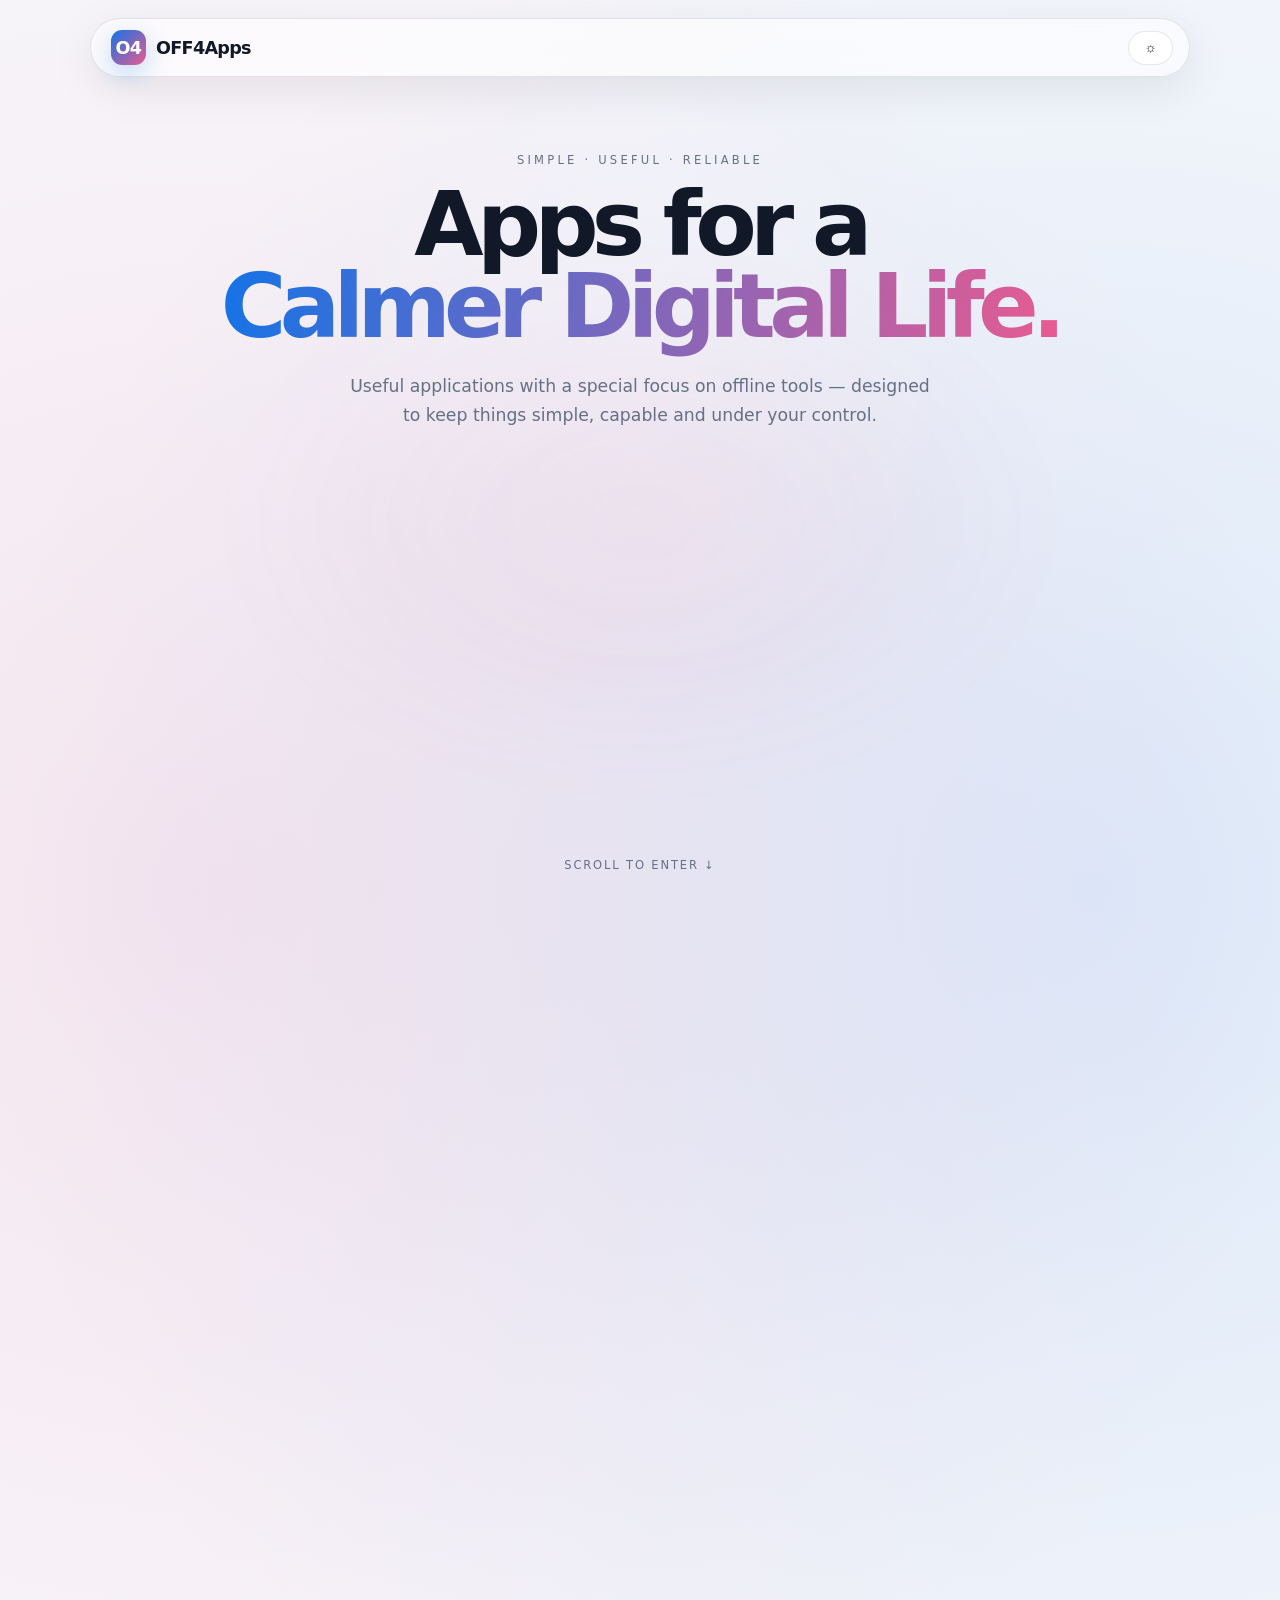
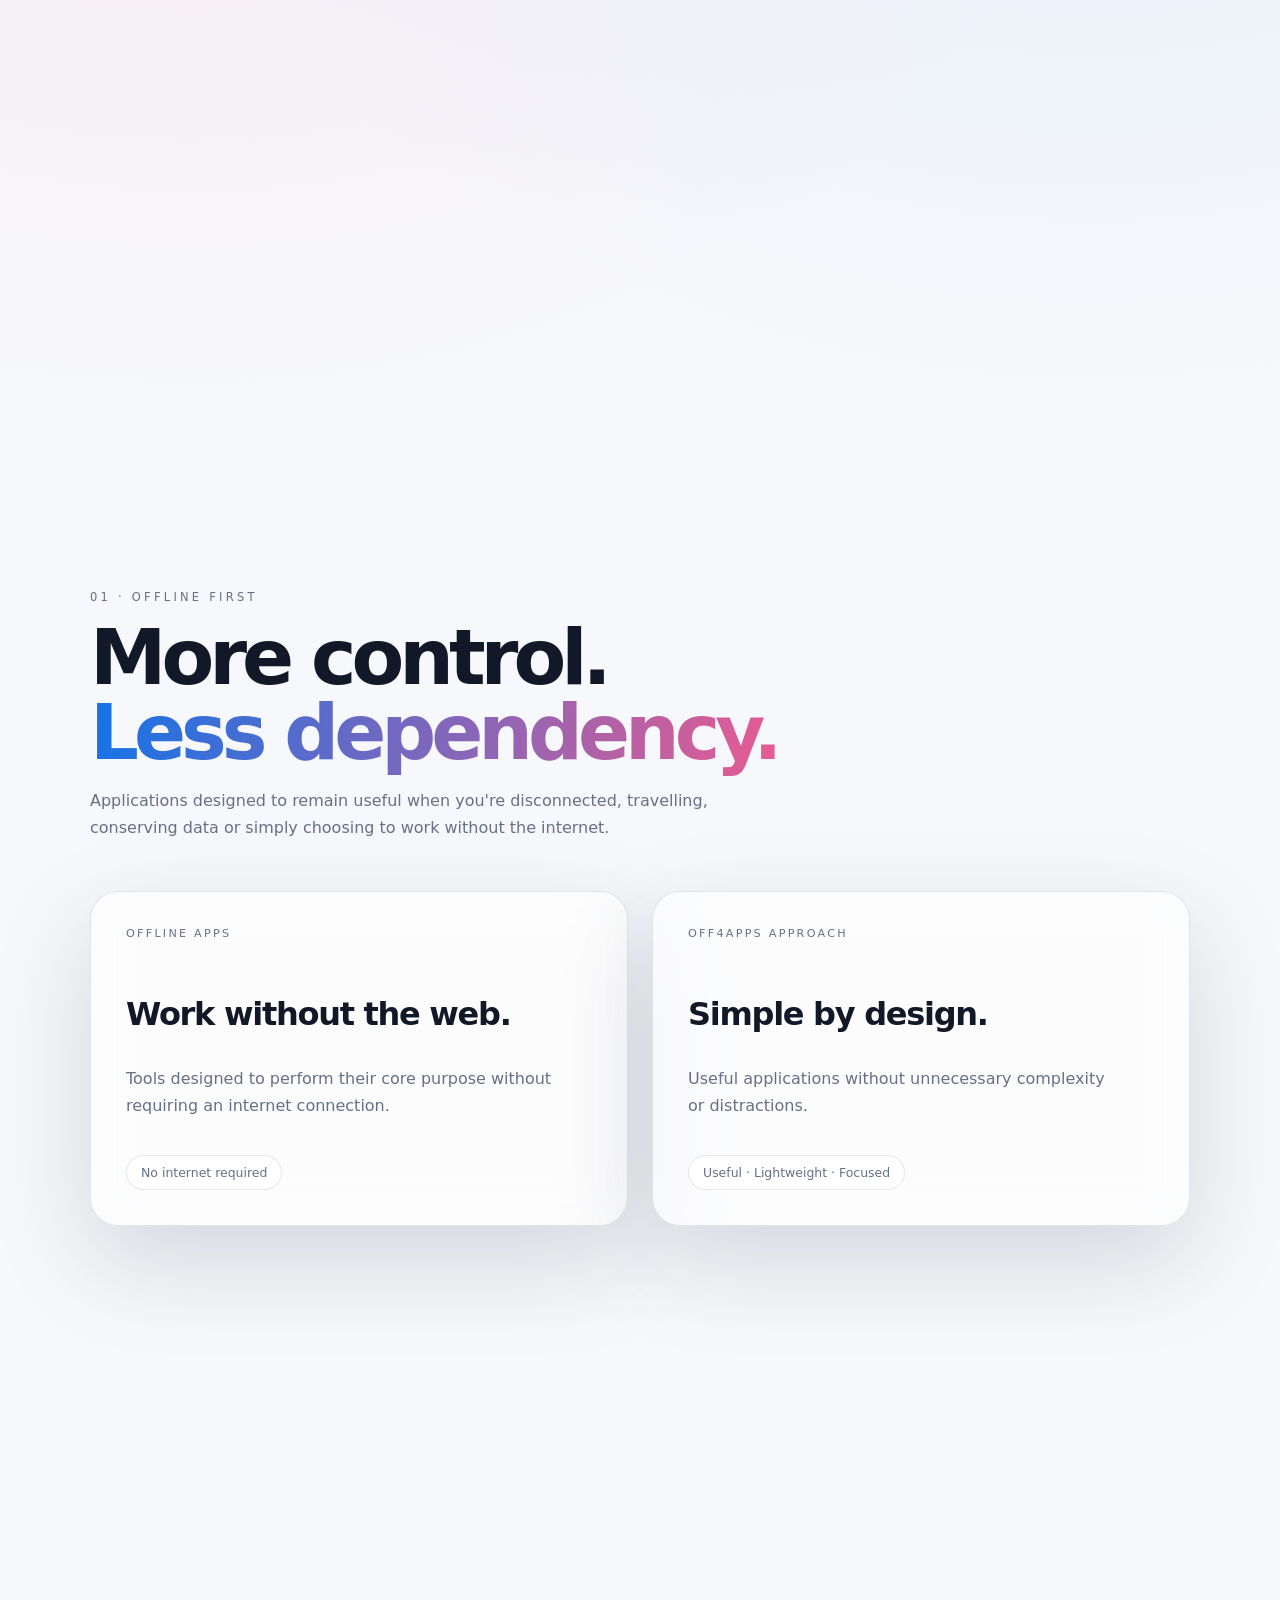
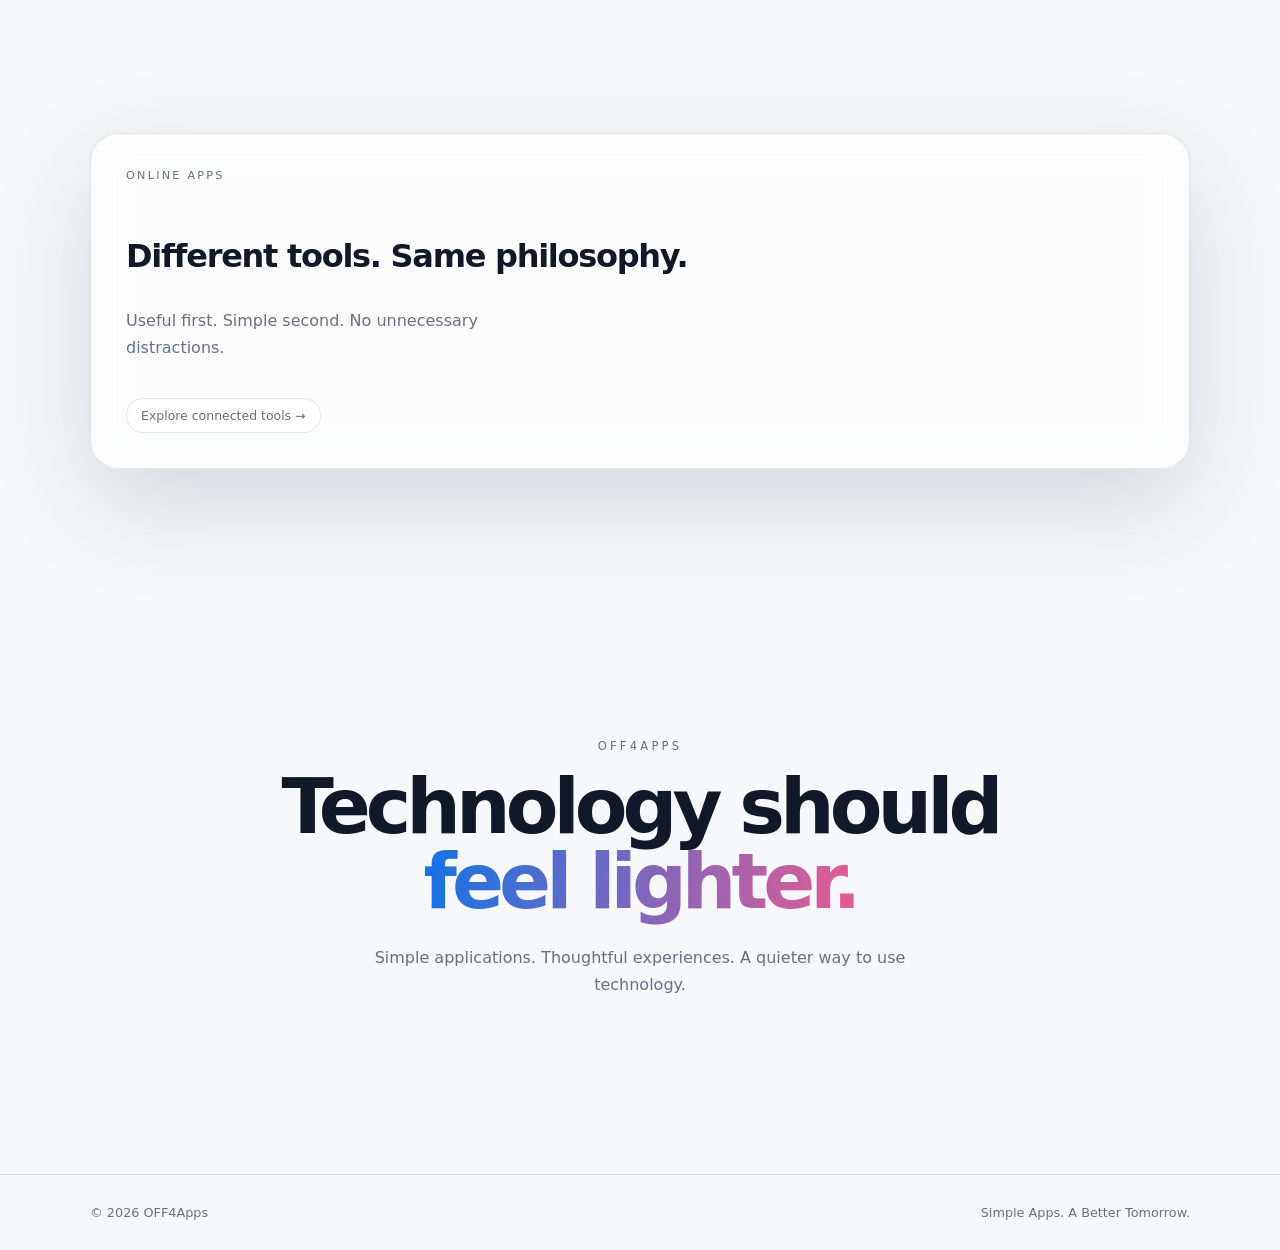
==== commit cabb643b: "ChatGPT index 3" ====
--- a/index.html
+++ b/index.html
@@ -507,6 +507,30 @@
 .offline .choice-icon { color: var(--pink); background: var(--pink-soft); }
 .choice strong { font-size: 1.03rem; }
 .choice small { margin-top: 6px; color: var(--muted); text-align: center; }
+
+/* =========================================================
+   CAMERA GROUND SHADOW
+========================================================= */
+
+.laptop-ground-shadow {
+    position: absolute;
+    left: 50%;
+    top: 67%;
+    width: min(720px, 72vw);
+    height: min(110px, 10vw);
+    transform: translate(-50%, -50%) scale(.58);
+    border-radius: 50%;
+    background: rgba(35, 45, 65, .18);
+    filter: blur(28px);
+    opacity: 0;
+    z-index: 1;
+    pointer-events: none;
+    will-change: transform, opacity;
+}
+
+body.dark .laptop-ground-shadow {
+    background: rgba(0, 0, 0, .42);
+}
 
 /* =========================================================
    LAPTOP BASE
@@ -1209,6 +1233,11 @@
         <!-- Laptop -->
 
         <div
+            class="laptop-ground-shadow"
+            id="laptopGroundShadow">
+        </div>
+
+        <div
             class="laptop-world"
             id="laptopWorld">
 
@@ -1310,7 +1339,7 @@
 
         </div>
 
-        <!-- Portal intentionally disabled in Phase 2.4.
+        <!-- Portal intentionally disabled in Phase 2.5.
              We will build the screen-entry transition after the first-stage layout is stable. -->
 
 
@@ -1651,11 +1680,8 @@
 
 
 /* =========================================================
-   CINEMATIC SCROLL ENGINE — PHASE 2.4
-   STAGE 1: TEXT FIRST
-   STAGE 2: TEXT FADES COMPLETELY
-   STAGE 3: LAPTOP APPEARS
-   STAGE 4: LAPTOP APPROACHES
+   CINEMATIC SCROLL ENGINE — PHASE 2.7
+   TEXT → LAPTOP → CAMERA → SCREEN ENTRY → FULL-RES WORLD
 ========================================================= */
 
 const cinematic = document.getElementById("home");
@@ -1665,6 +1691,17 @@
 const cinematicOverlay = document.getElementById("cinematicOverlay");
 const scrollIndicator = document.getElementById("scrollIndicator");
 
+const environmentLayer = document.querySelector(".environment-layer");
+const orbPink = document.querySelector(".orb-pink");
+const orbBlue = document.querySelector(".orb-blue");
+const orbWhite = document.querySelector(".orb-white");
+const glassLeft = document.querySelector(".glass-left");
+const glassRight = document.querySelector(".glass-right");
+const floorHaze = document.querySelector(".floor-haze");
+const floorReflection = document.querySelector(".floor-reflection");
+
+const screenWorld = document.getElementById("screenWorld");
+
 let animationFrame = null;
 
 function clamp(value, min, max) {
@@ -1689,80 +1726,52 @@
     );
 
     /*
-       TIMELINE
-
-       0.00 → 0.22
-       Text is completely stable.
-
-       0.22 → 0.42
-       Text fades away.
-
-       0.42 → 0.62
-       Laptop gently appears.
-
-       0.62 → 0.92
-       Laptop makes the actual camera move.
-
-       0.92 → 1.00
-       Hold the composed laptop state.
-
-       The laptop never receives a giant scale.
-       This keeps the HTML interface sharp.
+       0.00 → 0.22  text holds
+       0.22 → 0.42  text fades
+       0.40 → 0.62  laptop appears
+       0.40 → 0.72  controlled laptop approach
+       0.70 → 1.00  screen-entry transition
+
+       The laptop NEVER gets a giant scale.
+       The full-resolution world is a separate normal HTML section.
     */
 
-    /* ---------------------------------------------------------
-       1. HERO TEXT — FIRST THING THE USER SEES
-    --------------------------------------------------------- */
-
+    /* HERO TEXT */
     const textFade = smoothstep(
         clamp((progress - 0.22) / 0.20, 0, 1)
     );
 
-    const heroOpacity = 1 - textFade;
-
-    /*
-       Move the text only slightly while fading.
-       No blur-heavy animation — this keeps typography clean.
-    */
-    const heroY = -18 * textFade;
-
-    heroContent.style.opacity = heroOpacity.toFixed(3);
+    heroContent.style.opacity = (1 - textFade).toFixed(3);
     heroContent.style.transform =
-        `translate3d(-50%, ${heroY.toFixed(1)}px, 0)`;
-
-    /* ---------------------------------------------------------
-       2. LAPTOP — DOES NOT EXIST VISUALLY UNTIL TEXT IS GONE
-    --------------------------------------------------------- */
-
+        `translate3d(-50%, ${(-18 * textFade).toFixed(1)}px, 0)`;
+
+    /* LAPTOP CAMERA */
     const laptopEntry = smoothstep(
         clamp((progress - 0.40) / 0.22, 0, 1)
     );
 
-    /*
-       Starts small and slightly low.
-       It becomes visible only after the hero text has faded.
-    */
     const cameraProgress = smoothstep(
-        clamp((progress - 0.40) / 0.60, 0, 1)
+        clamp((progress - 0.40) / 0.42, 0, 1)
     );
 
     const scale =
-        0.68 +
-        cameraProgress * 0.64;          // 0.68 → 1.32
+        0.68 + cameraProgress * 0.80;      // 0.68 → 1.48
 
     const moveY =
-        10 -
-        cameraProgress * 8;              // 10vh → 2vh
+        10 - cameraProgress * 8;             // 10vh → 2vh
 
     const rotX =
-        12 -
-        cameraProgress * 10;             // 12deg → 2deg
+        12 - cameraProgress * 10;             // 12deg → 2deg
 
     const rotY =
-        -1.2 +
-        cameraProgress * 1.2;             // -1.2deg → 0deg
+        -1.2 + cameraProgress * 1.2;          // -1.2deg → 0deg
 
     laptop.style.opacity = laptopEntry.toFixed(3);
+
+    /* Screen-entry phase slightly brightens and softens the physical laptop. */
+    const entry = smoothstep(
+        clamp((progress - 0.68) / 0.32, 0, 1)
+    );
 
     laptop.style.transform =
         `translate3d(0, ${moveY.toFixed(2)}vh, 0) ` +
@@ -1770,10 +1779,10 @@
         `rotateY(${rotY.toFixed(2)}deg) ` +
         `scale(${scale.toFixed(4)})`;
 
-    /* ---------------------------------------------------------
-       3. AMBIENT BACKGROUND
-    --------------------------------------------------------- */
-
+    laptop.style.filter =
+        `brightness(${(1 + entry * 0.10).toFixed(3)})`;
+
+    /* AMBIENT GLOW */
     ambientGlow.style.transform =
         `translateY(${(8 - cameraProgress * 7).toFixed(2)}vh) ` +
         `scale(${(1 + cameraProgress * 0.28).toFixed(3)})`;
@@ -1781,14 +1790,83 @@
     ambientGlow.style.opacity =
         (0.55 + cameraProgress * 0.25).toFixed(3);
 
-    cinematicOverlay.style.setProperty(
-        "--vignette",
-        (cameraProgress * 0.10).toFixed(3)
-    );
+    /* ENVIRONMENT PARALLAX */
+    if (environmentLayer) {
+        const p = cameraProgress;
+
+        orbPink.style.transform =
+            `translate3d(${(-2 + p * 5).toFixed(2)}vw, ${(p * -2).toFixed(2)}vh, 0) scale(${(1 + p * .10).toFixed(3)})`;
+
+        orbBlue.style.transform =
+            `translate3d(${(2 - p * 4).toFixed(2)}vw, ${(p * 2).toFixed(2)}vh, 0) scale(${(1 + p * .12).toFixed(3)})`;
+
+        orbWhite.style.transform =
+            `translate3d(0, ${(p * -4).toFixed(2)}vh, 0) scale(${(1 + p * .08).toFixed(3)})`;
+
+        glassLeft.style.transform =
+            `translate3d(${(p * -18).toFixed(2)}px, ${(p * -9).toFixed(2)}px, 0) rotate(-9deg)`;
+
+        glassRight.style.transform =
+            `translate3d(${(p * 18).toFixed(2)}px, ${(p * -7).toFixed(2)}px, 0) rotate(10deg) scale(.88)`;
+
+        floorHaze.style.transform =
+            `translate3d(-50%, ${(p * -10).toFixed(2)}px, 0) scale(${(1 + p * .10).toFixed(3)})`;
+
+        floorReflection.style.transform =
+            `translate3d(-50%, ${(p * -4).toFixed(2)}px, 0) perspective(500px) rotateX(68deg) scale(${(0.82 + p * .18).toFixed(3)})`;
+
+        floorReflection.style.opacity =
+            (0.16 + p * 0.22).toFixed(3);
+    }
 
     /* ---------------------------------------------------------
-       4. SCROLL INDICATOR
+       SCREEN ENTRY
+       Fade the physical cinematic world out while the real
+       full-resolution HTML world fades in.
+
+       Both are controlled by the same scroll position.
     --------------------------------------------------------- */
+
+    if (screenWorld) {
+        const worldProgress = smoothstep(
+            clamp((progress - 0.70) / 0.30, 0, 1)
+        );
+
+        const worldOpacity = worldProgress;
+        const worldY = 28 - worldProgress * 28;
+
+        screenWorld.style.opacity =
+            worldOpacity.toFixed(3);
+
+        screenWorld.style.transform =
+            `translate3d(0, ${worldY.toFixed(2)}px, 0)`;
+
+        screenWorld.style.pointerEvents =
+            worldProgress > 0.92 ? "auto" : "none";
+
+        worldCards.forEach((card, index) => {
+            const cardStart = index * 0.10;
+            const cardProgress = smoothstep(
+                clamp((worldProgress - (0.34 + cardStart)) / 0.34, 0, 1)
+            );
+
+            card.style.opacity = cardProgress.toFixed(3);
+            card.style.transform =
+                `translate3d(0, ${(18 - cardProgress * 18).toFixed(2)}px, 0)`;
+        });
+
+        /*
+           The laptop is not enlarged during this transition.
+           It simply fades as the full-resolution world takes over.
+        */
+        laptop.style.opacity =
+            (laptopEntry * (1 - worldProgress * 0.92)).toFixed(3);
+
+        cinematicOverlay.style.setProperty(
+            "--vignette",
+            (cameraProgress * 0.10 + worldProgress * 0.08).toFixed(3)
+        );
+    }
 
     scrollIndicator.style.opacity =
         clamp(1 - progress * 6, 0, 1).toFixed(3);
